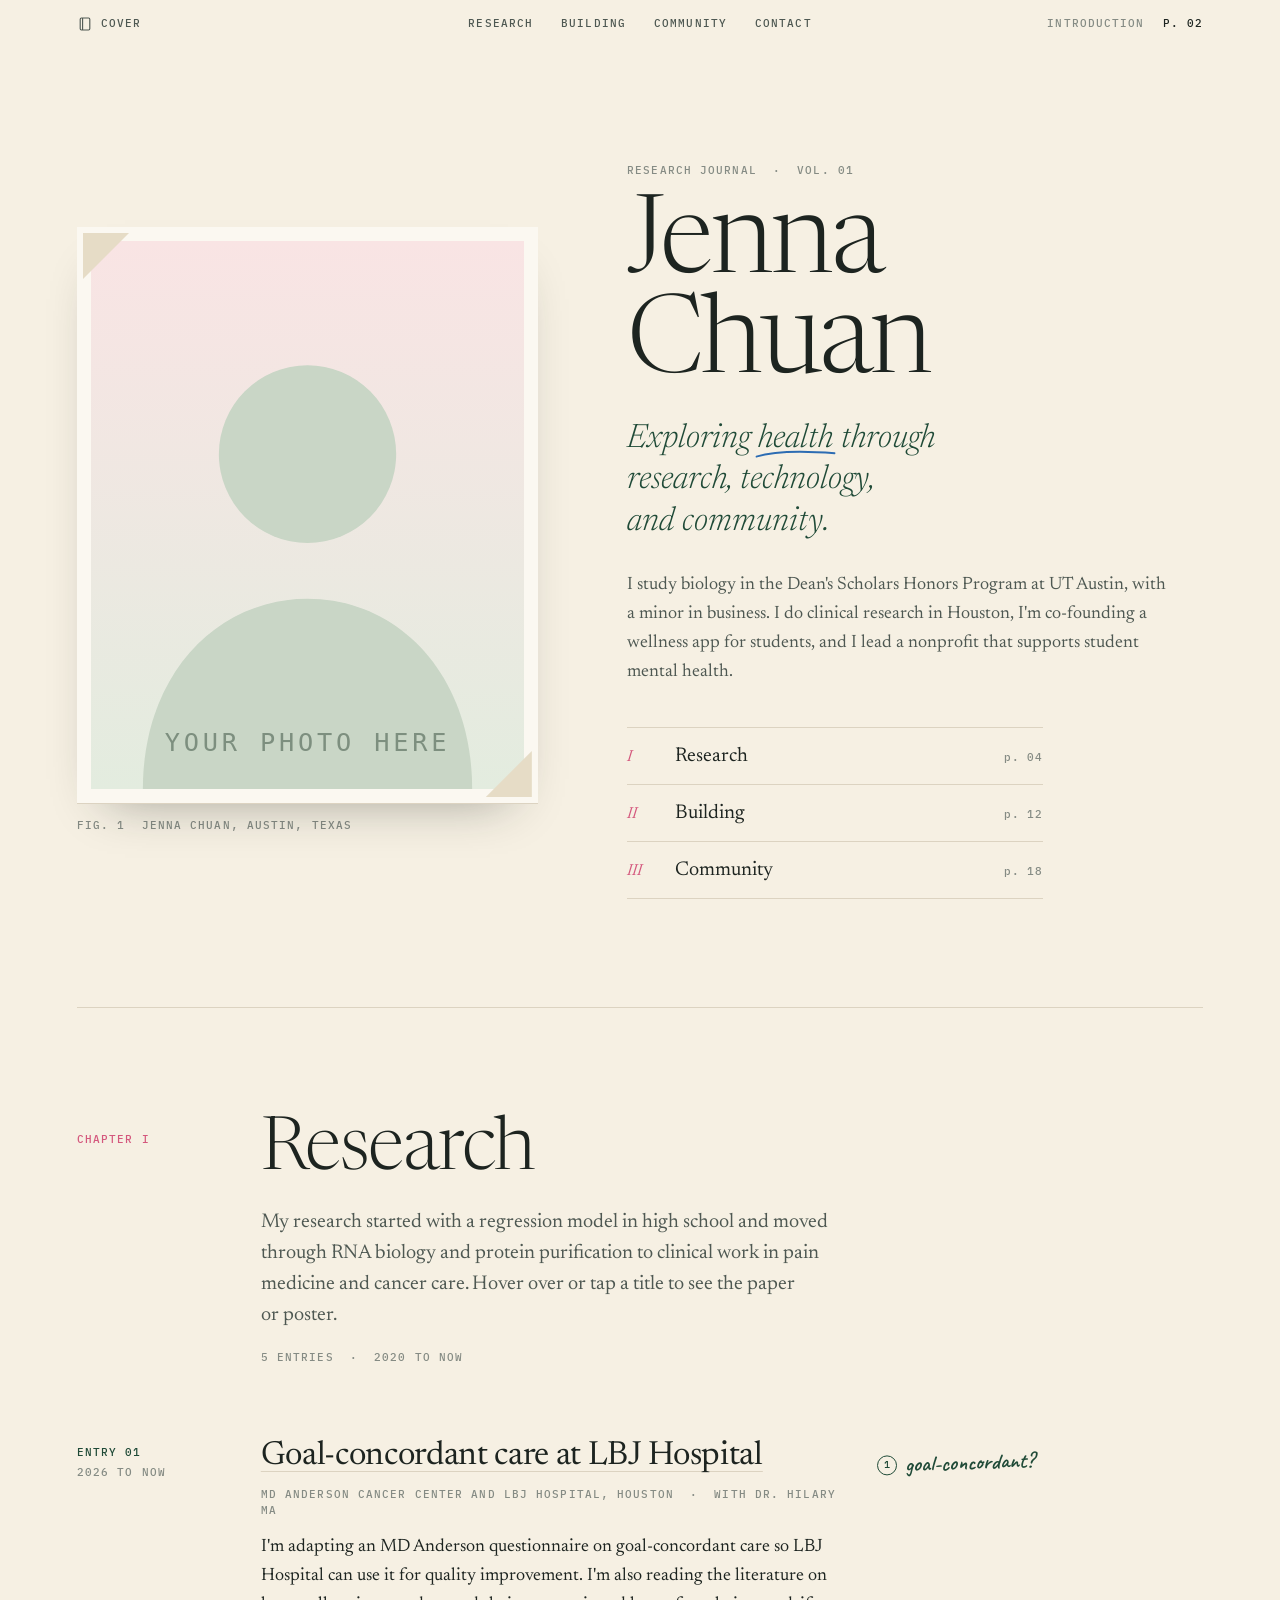
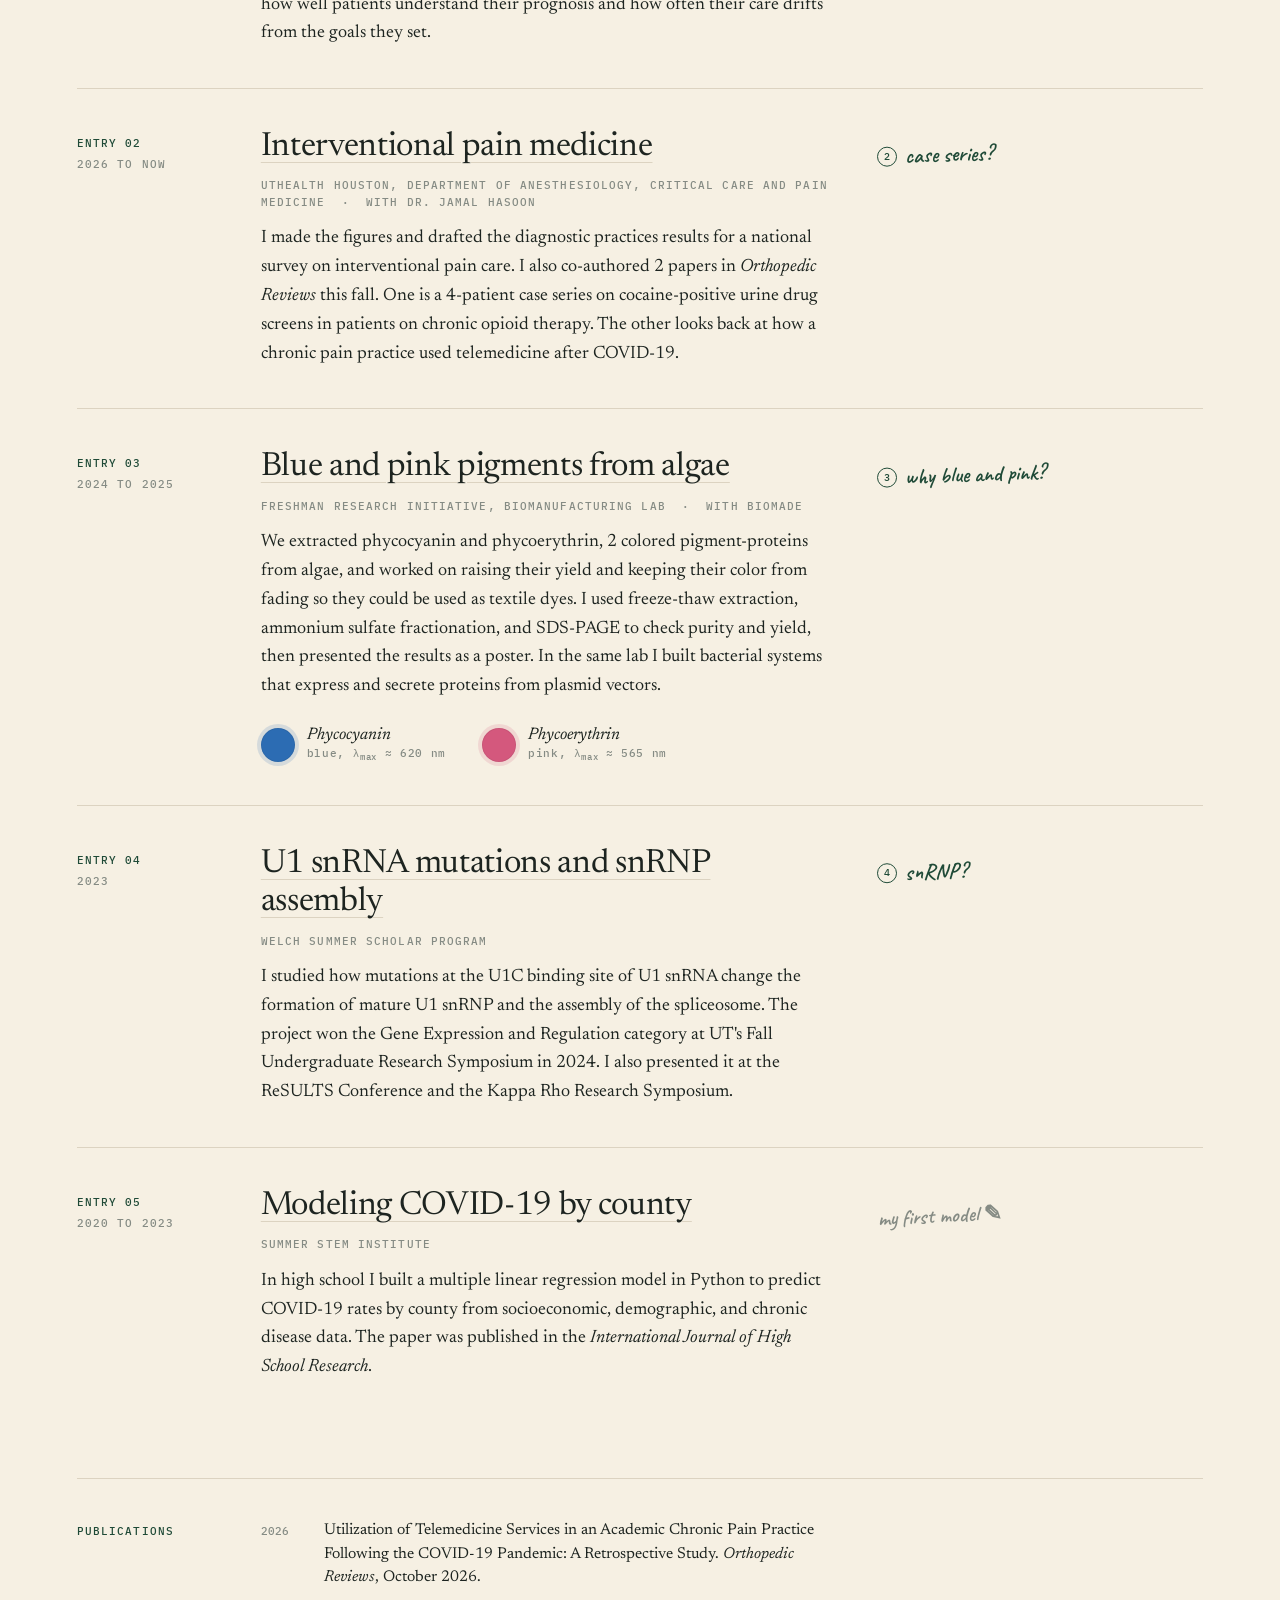
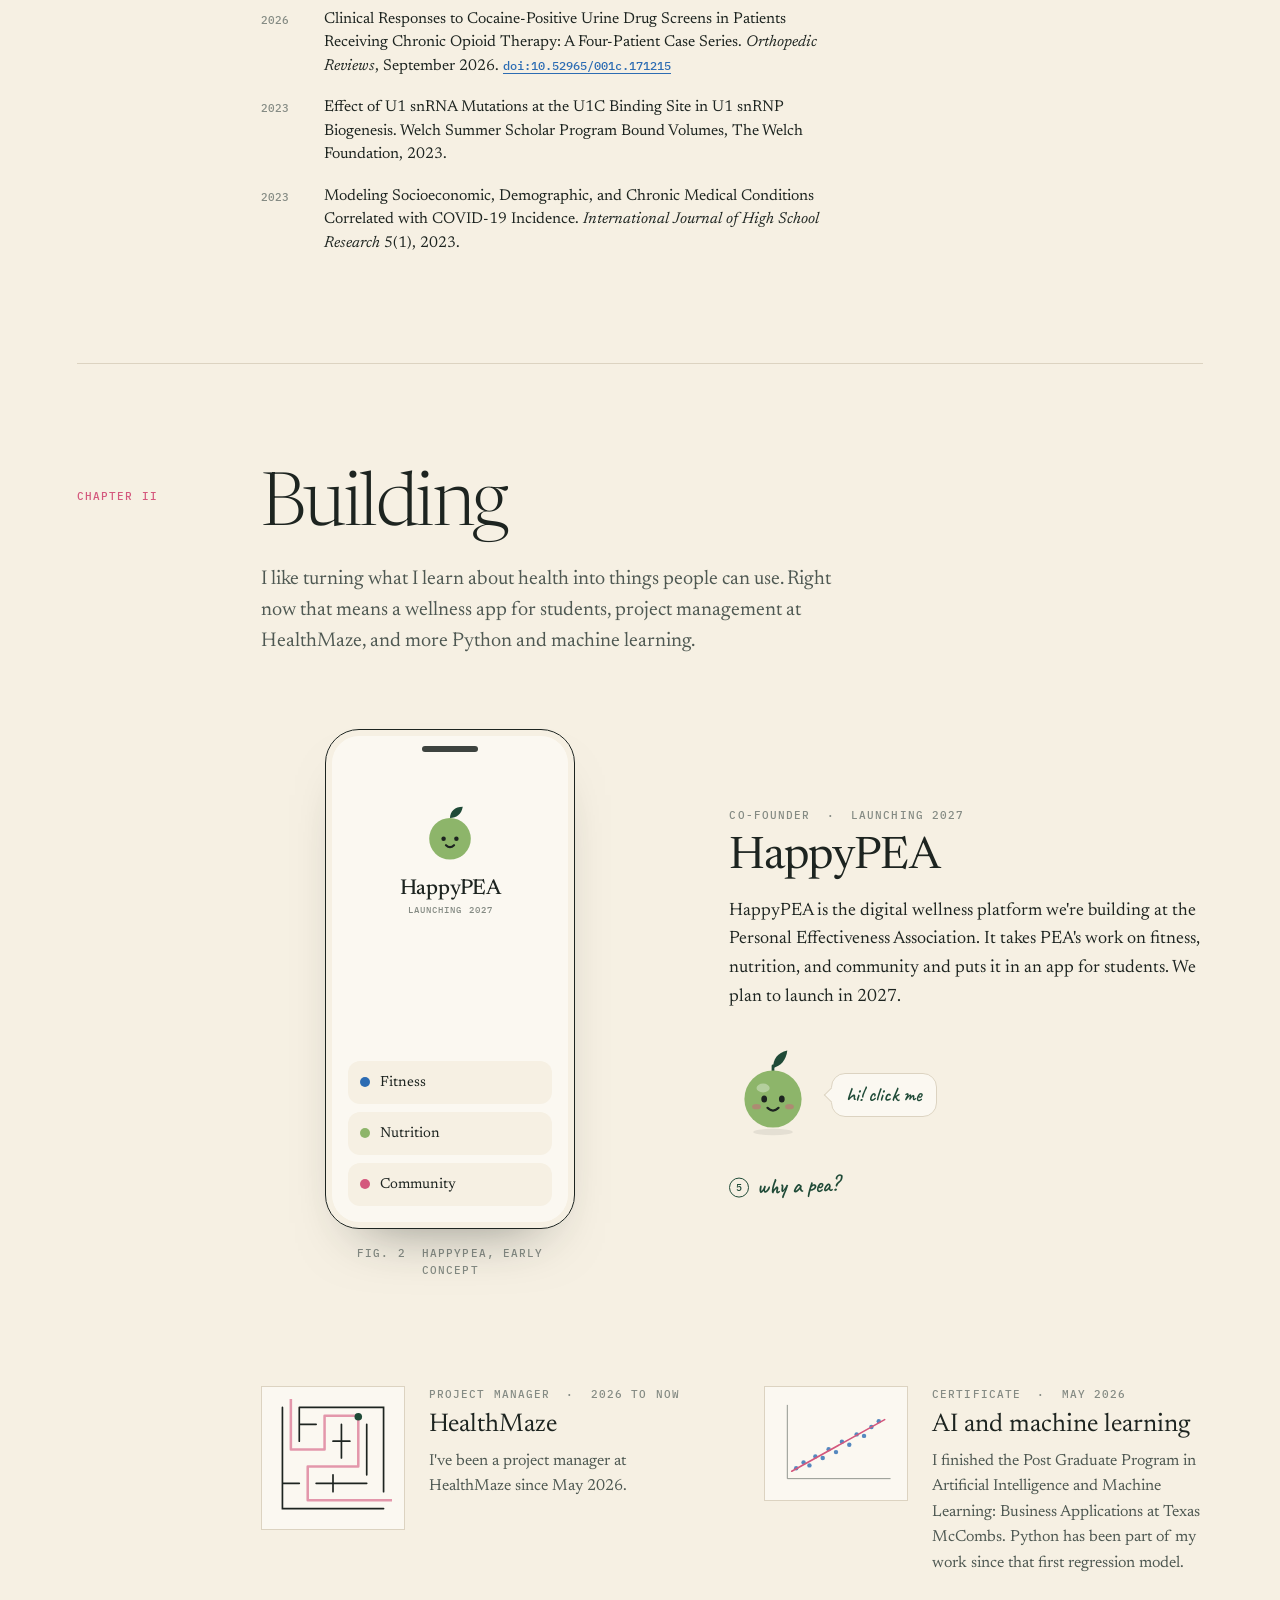
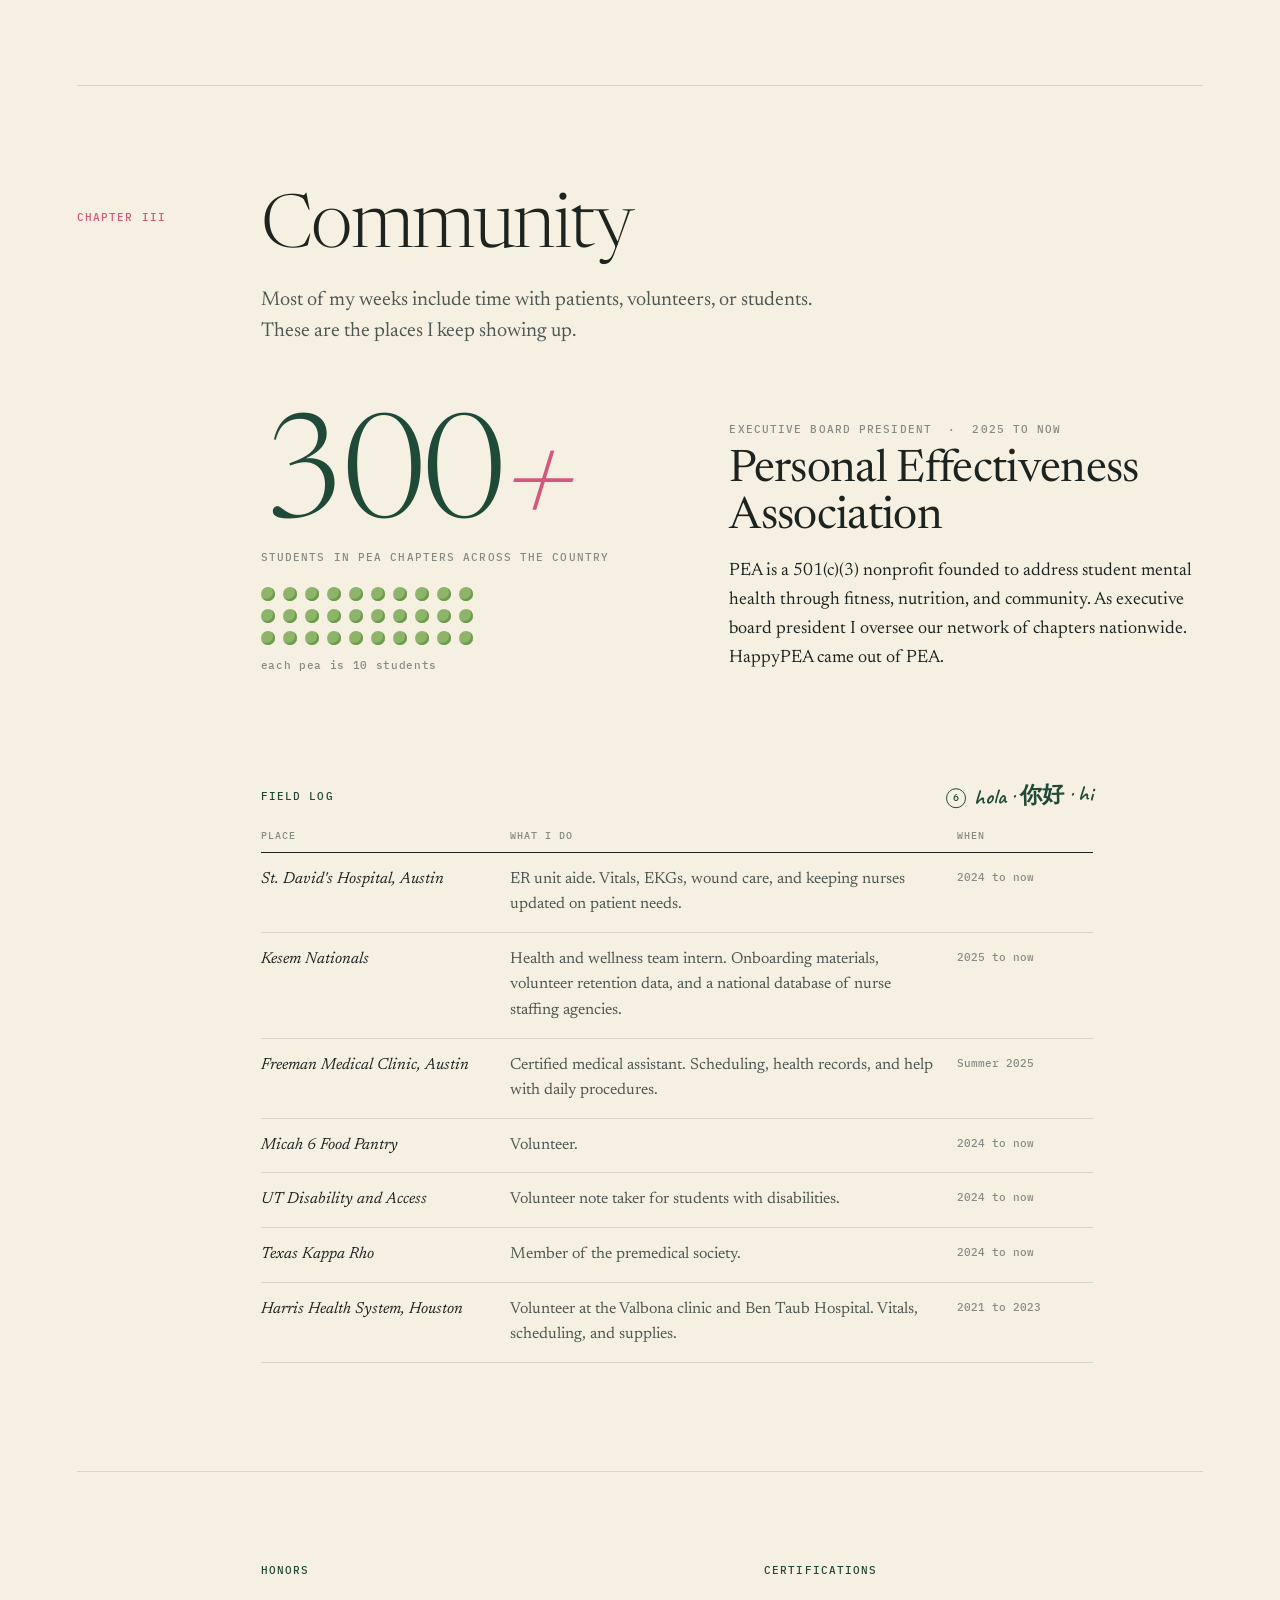
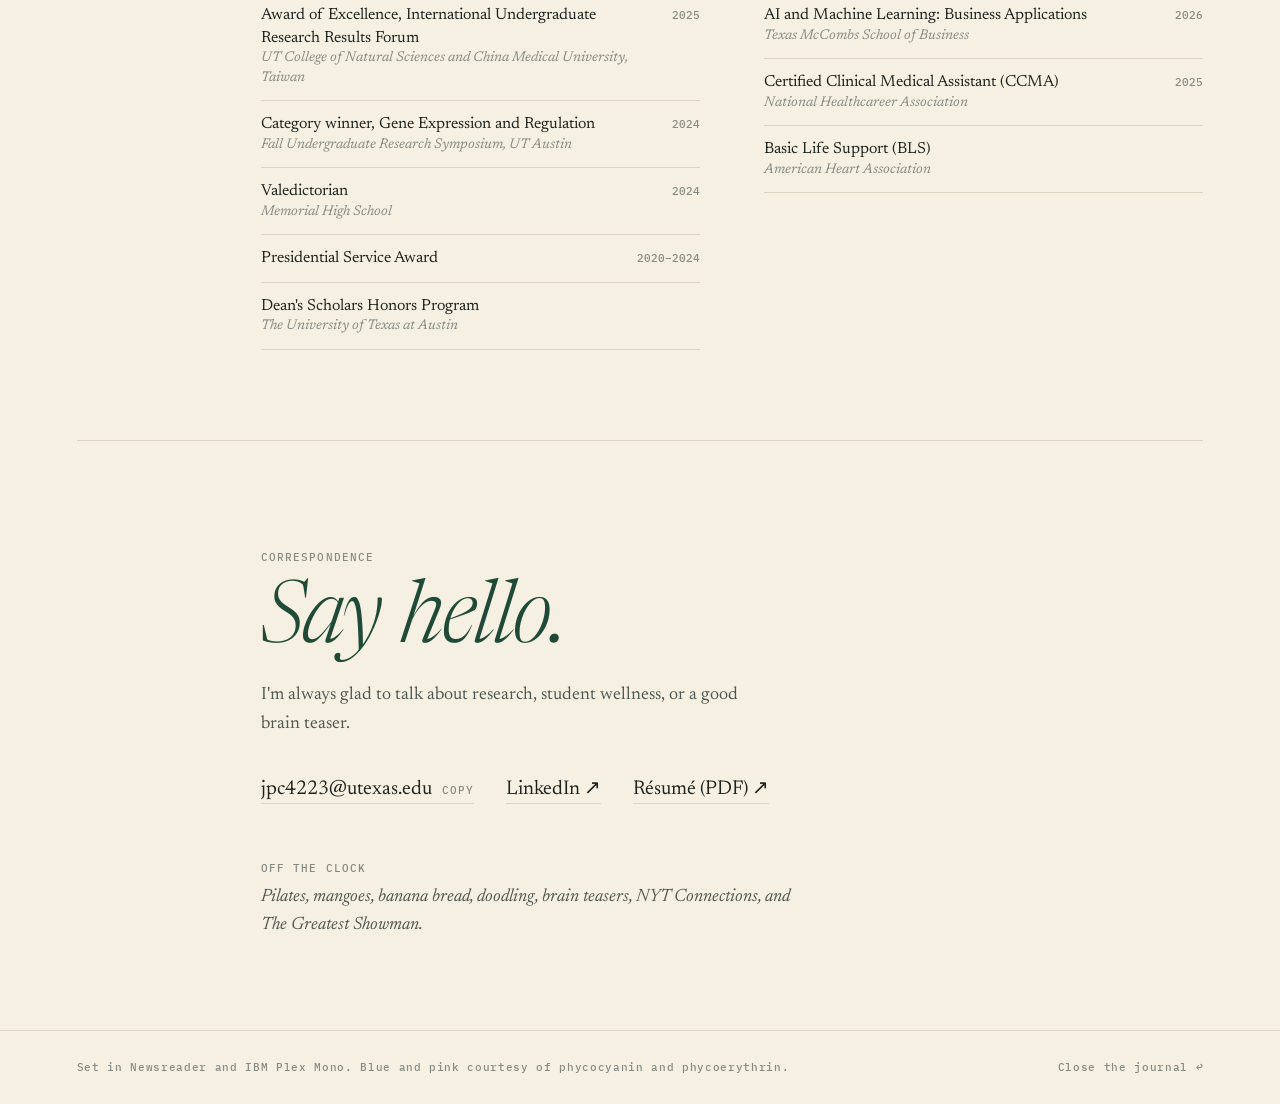
==== journal.html @ a95e6ef3 "Add Jenna's research journal and link it from the book's contents journal.html holds the opening (po" ====
<!doctype html>
<html lang="en">
<head>
  <meta charset="utf-8">
  <meta name="viewport" content="width=device-width, initial-scale=1, viewport-fit=cover">
  <title>Jenna Chuan · Research Journal</title>
  <meta name="description" content="Jenna Chuan studies biology at UT Austin and works on health through research, technology, and community.">
  <meta name="theme-color" content="#f6f0e3">
  <link rel="icon" href="data:image/svg+xml,%3Csvg xmlns='http://www.w3.org/2000/svg' viewBox='0 0 32 32'%3E%3Crect x='6' y='3' width='21' height='26' rx='3' fill='%2391ad94'/%3E%3Crect x='6' y='3' width='5' height='26' rx='2' fill='%23627f66'/%3E%3Crect x='13' y='17' width='11' height='6' rx='1.5' fill='%23fbf6ea'/%3E%3C/svg%3E">

  <link rel="preconnect" href="https://fonts.googleapis.com">
  <link rel="preconnect" href="https://fonts.gstatic.com" crossorigin>
  <link rel="stylesheet" href="https://fonts.googleapis.com/css2?family=Caveat:wght@500;600&family=IBM+Plex+Mono:wght@400;500&family=Newsreader:ital,opsz,wght@0,6..72,300..600;1,6..72,300..500&display=swap">
  <link rel="stylesheet" href="journal.css">
</head>
<body>
  <a class="skip" href="#research">Skip to research</a>

  <!-- Running head, like the top line of a printed book -->
  <header class="runhead">
    <a class="runhead__cover" href="index.html" aria-label="Back to the cover">
      <svg viewBox="0 0 20 20" aria-hidden="true"><rect x="4" y="2.5" width="12" height="15" rx="1.5"/><path d="M7 2.5v15"/></svg>
      <span>Cover</span>
    </a>
    <nav class="runhead__nav" aria-label="Sections">
      <a href="#research">Research</a>
      <a href="#building">Building</a>
      <a href="#community">Community</a>
      <a href="#contact">Contact</a>
    </nav>
    <p class="runhead__page" aria-live="polite"><span class="runhead__section">Introduction</span> <span class="runhead__num">p. 02</span></p>
  </header>

  <main>
    <!-- ============ Opening ============ -->
    <section class="opening" id="intro" data-page="02" data-title="Introduction">
      <figure class="portrait">
        <div class="portrait__frame">
          <img src="assets/portrait-placeholder.svg" alt="Portrait of Jenna Chuan" width="400" height="500">
        </div>
        <figcaption class="caption">Fig. 1 &nbsp;Jenna Chuan, Austin, Texas</figcaption>
      </figure>

      <div class="opening__text">
        <p class="caption opening__eyebrow">Research journal &nbsp;·&nbsp; Vol. 01</p>
        <h1 class="opening__name">Jenna Chuan</h1>
        <p class="opening__tagline">
          Exploring
          <span class="stroke">health<svg viewBox="0 0 200 20" preserveAspectRatio="none" aria-hidden="true"><path d="M3 13c38-7 92-10 194-5"/></svg></span>
          through research, technology, and community.
        </p>
        <p class="opening__lede">I study biology in the Dean's Scholars Honors Program at UT Austin, with a minor in business. I do clinical research in Houston, I'm co-founding a wellness app for students, and I lead a nonprofit that supports student mental health.</p>

        <ol class="contents" aria-label="In this journal">
          <li><a href="#research"><span class="contents__num">I</span><span class="contents__label">Research</span><span class="contents__page">p. 04</span></a></li>
          <li><a href="#building"><span class="contents__num">II</span><span class="contents__label">Building</span><span class="contents__page">p. 12</span></a></li>
          <li><a href="#community"><span class="contents__num">III</span><span class="contents__label">Community</span><span class="contents__page">p. 18</span></a></li>
        </ol>
      </div>
    </section>

    <!-- ============ I. Research ============ -->
    <section class="chapter" id="research" data-page="04" data-title="Research">
      <header class="chapter__head" data-reveal>
        <p class="chapter__num caption">Chapter I</p>
        <h2 class="chapter__title">Research</h2>
        <p class="chapter__intro">My research started with a regression model in high school and moved through RNA biology and protein purification to clinical work in pain medicine and cancer care. Hover over or tap a title to see the paper or poster.</p>
        <p class="caption">5 entries &nbsp;·&nbsp; 2020 to now</p>
      </header>

      <ol class="entries">
        <!-- Entry 01 -->
        <li class="entry" data-reveal>
          <p class="entry__meta caption"><span>Entry 01</span><span>2026 to now</span></p>
          <div class="entry__body">
            <h3 class="entry__title"><button type="button" class="entry__toggle" aria-expanded="false" aria-controls="pv-1">Goal-concordant care at LBJ Hospital</button></h3>
            <p class="entry__where caption">MD Anderson Cancer Center and LBJ Hospital, Houston &nbsp;·&nbsp; with Dr. Hilary Ma</p>
            <p>I'm adapting an MD Anderson questionnaire on goal-concordant care so LBJ Hospital can use it for quality improvement. I'm also reading the literature on how well patients understand their prognosis and how often their care drifts from the goals they set.</p>
          </div>
          <aside class="entry__margin">
            <button type="button" class="note" aria-expanded="false" aria-controls="note-1"><span class="note__mark">1</span>goal-concordant?</button>
            <div class="note__card" id="note-1" hidden>
              <p>Care that matches the goals a patient says matter most to them. The questionnaire asks patients about those goals so the care team can compare them with the plan.</p>
            </div>
          </aside>
          <div class="preview" id="pv-1">
            <div class="preview__inner">
              <figure class="pv pv--form" aria-label="Preview of the questionnaire">
                <p class="pv__mast">LBJ Hospital &nbsp;·&nbsp; Quality improvement</p>
                <p class="pv__title">Goal-concordant care questionnaire</p>
                <p class="pv__sub">Adapted from MD Anderson Cancer Center</p>
                <div class="pv__q"><span class="bar w80"></span><span class="boxes"><i></i><i></i><i></i><i></i></span></div>
                <div class="pv__q"><span class="bar w60"></span><span class="boxes"><i></i><i class="on"></i><i></i><i></i></span></div>
                <div class="pv__q"><span class="bar w70"></span><span class="boxes"><i></i><i></i><i class="on"></i><i></i></span></div>
                <div class="pv__q"><span class="bar w50"></span><span class="boxes"><i class="on"></i><i></i><i></i><i></i></span></div>
                <figcaption class="pv__cap">Questionnaire draft, 2026</figcaption>
              </figure>
            </div>
          </div>
        </li>

        <!-- Entry 02 -->
        <li class="entry" data-reveal>
          <p class="entry__meta caption"><span>Entry 02</span><span>2026 to now</span></p>
          <div class="entry__body">
            <h3 class="entry__title"><button type="button" class="entry__toggle" aria-expanded="false" aria-controls="pv-2">Interventional pain medicine</button></h3>
            <p class="entry__where caption">UTHealth Houston, Department of Anesthesiology, Critical Care and Pain Medicine &nbsp;·&nbsp; with Dr. Jamal Hasoon</p>
            <p>I made the figures and drafted the diagnostic practices results for a national survey on interventional pain care. I also co-authored 2 papers in <cite>Orthopedic Reviews</cite> this fall. One is a 4-patient case series on cocaine-positive urine drug screens in patients on chronic opioid therapy. The other looks back at how a chronic pain practice used telemedicine after COVID-19.</p>
          </div>
          <aside class="entry__margin">
            <button type="button" class="note" aria-expanded="false" aria-controls="note-2"><span class="note__mark">2</span>case series?</button>
            <div class="note__card" id="note-2" hidden>
              <p>A detailed report on a small group of patients, here 4, who share a clinical situation. It records how each case was handled so other clinicians can learn from it.</p>
            </div>
          </aside>
          <div class="preview" id="pv-2">
            <div class="preview__inner">
              <figure class="pv pv--paper" aria-label="Preview of the case series">
                <p class="pv__mast">Orthopedic Reviews</p>
                <p class="pv__tag">Case series &nbsp;·&nbsp; Sep 2026</p>
                <p class="pv__title">Clinical Responses to Cocaine-Positive Urine Drug Screens in Patients Receiving Chronic Opioid Therapy: A Four-Patient Case Series</p>
                <span class="bar w60 thin"></span>
                <div class="pv__cols">
                  <div><span class="bar"></span><span class="bar"></span><span class="bar w80"></span><span class="bar"></span><span class="bar w60"></span></div>
                  <div><span class="bar"></span><span class="bar w90"></span><span class="bar"></span><span class="bar w70"></span><span class="bar"></span></div>
                </div>
                <figcaption class="pv__cap">doi 10.52965/001c.171215</figcaption>
              </figure>
            </div>
          </div>
        </li>

        <!-- Entry 03 -->
        <li class="entry" data-reveal>
          <p class="entry__meta caption"><span>Entry 03</span><span>2024 to 2025</span></p>
          <div class="entry__body">
            <h3 class="entry__title"><button type="button" class="entry__toggle" aria-expanded="false" aria-controls="pv-3">Blue and pink pigments from algae</button></h3>
            <p class="entry__where caption">Freshman Research Initiative, Biomanufacturing Lab &nbsp;·&nbsp; with BioMADE</p>
            <p>We extracted phycocyanin and phycoerythrin, 2 colored pigment-proteins from algae, and worked on raising their yield and keeping their color from fading so they could be used as textile dyes. I used freeze-thaw extraction, ammonium sulfate fractionation, and SDS-PAGE to check purity and yield, then presented the results as a poster. In the same lab I built bacterial systems that express and secrete proteins from plasmid vectors.</p>
            <div class="pigments" aria-label="The two pigments">
              <div class="pigment pigment--pc"><span class="pigment__chip"></span><span class="pigment__name">Phycocyanin</span><span class="caption">blue, λ<sub>max</sub> ≈ 620 nm</span></div>
              <div class="pigment pigment--pe"><span class="pigment__chip"></span><span class="pigment__name">Phycoerythrin</span><span class="caption">pink, λ<sub>max</sub> ≈ 565 nm</span></div>
            </div>
          </div>
          <aside class="entry__margin">
            <button type="button" class="note" aria-expanded="false" aria-controls="note-3"><span class="note__mark">3</span>why blue and pink?</button>
            <div class="note__card" id="note-3" hidden>
              <p>The accent colors on this site come from these 2 proteins. SDS-PAGE, a gel that sorts proteins by size, showed how pure each extract was. Cleaner bands meant a purer pigment.</p>
            </div>
          </aside>
          <div class="preview" id="pv-3">
            <div class="preview__inner">
              <figure class="pv pv--poster" aria-label="Preview of the pigment poster">
                <p class="pv__band">Maximizing the Yield and Colorfastness of Phycocyanin and Phycoerythrin Pigment-Protein Complexes</p>
                <div class="pv__grid">
                  <div><span class="bar"></span><span class="bar w80"></span><span class="bar"></span><span class="bar w60"></span><span class="bar w90"></span></div>
                  <svg class="gel" viewBox="0 0 90 70" aria-hidden="true">
                    <rect x="1" y="1" width="88" height="68" rx="3" class="gel__bed"/>
                    <g class="gel__wells"><rect x="8" y="6" width="12" height="3"/><rect x="28" y="6" width="12" height="3"/><rect x="48" y="6" width="12" height="3"/><rect x="68" y="6" width="12" height="3"/></g>
                    <g class="gel__ladder"><rect x="8" y="18" width="12" height="2"/><rect x="8" y="28" width="12" height="2"/><rect x="8" y="38" width="12" height="2"/><rect x="8" y="50" width="12" height="2"/></g>
                    <rect x="28" y="40" width="12" height="3.5" class="gel__pc"/>
                    <rect x="48" y="33" width="12" height="3.5" class="gel__pe"/>
                    <rect x="68" y="40" width="12" height="3" class="gel__pc"/><rect x="68" y="33" width="12" height="3" class="gel__pe"/>
                  </svg>
                  <div><span class="vials"><i class="pc"></i><i class="pe"></i></span><span class="bar"></span><span class="bar w70"></span><span class="bar w90"></span></div>
                </div>
                <figcaption class="pv__cap">Research poster, FRI Biomanufacturing</figcaption>
              </figure>
            </div>
          </div>
        </li>

        <!-- Entry 04 -->
        <li class="entry" data-reveal>
          <p class="entry__meta caption"><span>Entry 04</span><span>2023</span></p>
          <div class="entry__body">
            <h3 class="entry__title"><button type="button" class="entry__toggle" aria-expanded="false" aria-controls="pv-4">U1 snRNA mutations and snRNP assembly</button></h3>
            <p class="entry__where caption">Welch Summer Scholar Program</p>
            <p>I studied how mutations at the U1C binding site of U1 snRNA change the formation of mature U1 snRNP and the assembly of the spliceosome. The project won the Gene Expression and Regulation category at UT's Fall Undergraduate Research Symposium in 2024. I also presented it at the ReSULTS Conference and the Kappa Rho Research Symposium.</p>
          </div>
          <aside class="entry__margin">
            <button type="button" class="note" aria-expanded="false" aria-controls="note-4"><span class="note__mark">4</span>snRNP?</button>
            <div class="note__card" id="note-4" hidden>
              <p>Small nuclear ribonucleoprotein: a short RNA bound to proteins. U1 snRNP starts splicing by finding the place where a non-coding stretch of messenger RNA begins.</p>
            </div>
          </aside>
          <div class="preview" id="pv-4">
            <div class="preview__inner">
              <figure class="pv pv--poster" aria-label="Preview of the U1 snRNA poster">
                <p class="pv__band">Effect of U1 snRNA Mutations at the U1C Binding Site in U1 snRNP Biogenesis</p>
                <div class="pv__grid">
                  <div><span class="bar"></span><span class="bar w70"></span><span class="bar"></span><span class="bar w80"></span><span class="bar w60"></span></div>
                  <svg class="hairpin" viewBox="0 0 90 70" aria-hidden="true">
                    <path d="M30 66V30a15 15 0 0 1 30 0v36"/>
                    <path d="M30 58h30M30 50h30M30 42h30M30 34h30" class="hairpin__pairs"/>
                    <circle cx="60" cy="46" r="4" class="hairpin__mut"/>
                  </svg>
                  <div><span class="pv__ribbon">Category winner</span><span class="bar"></span><span class="bar w80"></span><span class="bar w90"></span></div>
                </div>
                <figcaption class="pv__cap">Poster, Fall Undergraduate Research Symposium 2024</figcaption>
              </figure>
            </div>
          </div>
        </li>

        <!-- Entry 05 -->
        <li class="entry" data-reveal>
          <p class="entry__meta caption"><span>Entry 05</span><span>2020 to 2023</span></p>
          <div class="entry__body">
            <h3 class="entry__title"><button type="button" class="entry__toggle" aria-expanded="false" aria-controls="pv-5">Modeling COVID-19 by county</button></h3>
            <p class="entry__where caption">Summer STEM Institute</p>
            <p>In high school I built a multiple linear regression model in Python to predict COVID-19 rates by county from socioeconomic, demographic, and chronic disease data. The paper was published in the <cite>International Journal of High School Research</cite>.</p>
          </div>
          <aside class="entry__margin" aria-hidden="true">
            <p class="scribble">my first model ✎</p>
          </aside>
          <div class="preview" id="pv-5">
            <div class="preview__inner">
              <figure class="pv pv--paper" aria-label="Preview of the COVID-19 paper">
                <p class="pv__mast">Intl. Journal of High School Research</p>
                <p class="pv__tag">Vol. 5 &nbsp;·&nbsp; Issue 1 &nbsp;·&nbsp; 2023</p>
                <p class="pv__title">Modeling Socioeconomic, Demographic, and Chronic Medical Conditions Correlated with COVID-19 Incidence</p>
                <svg class="pv__plot" viewBox="0 0 120 54" aria-hidden="true">
                  <path d="M6 4v44h110" class="axis"/>
                  <g class="dots"><circle cx="16" cy="42" r="1.6"/><circle cx="24" cy="38" r="1.6"/><circle cx="30" cy="40" r="1.6"/><circle cx="38" cy="33" r="1.6"/><circle cx="46" cy="35" r="1.6"/><circle cx="54" cy="28" r="1.6"/><circle cx="62" cy="30" r="1.6"/><circle cx="70" cy="22" r="1.6"/><circle cx="80" cy="24" r="1.6"/><circle cx="88" cy="17" r="1.6"/><circle cx="98" cy="15" r="1.6"/><circle cx="106" cy="10" r="1.6"/></g>
                  <path d="M12 43L110 10" class="fit"/>
                </svg>
                <div class="pv__cols"><div><span class="bar"></span><span class="bar w80"></span></div><div><span class="bar w90"></span><span class="bar"></span></div></div>
                <figcaption class="pv__cap">Published paper, IJHSR</figcaption>
              </figure>
            </div>
          </div>
        </li>
      </ol>

      <!-- Bibliography -->
      <div class="biblio" data-reveal>
        <h3 class="biblio__title caption">Publications</h3>
        <ol class="biblio__list">
          <li><span class="biblio__year">2026</span><p>Utilization of Telemedicine Services in an Academic Chronic Pain Practice Following the COVID-19 Pandemic: A Retrospective Study. <cite>Orthopedic Reviews</cite>, October 2026.</p></li>
          <li><span class="biblio__year">2026</span><p>Clinical Responses to Cocaine-Positive Urine Drug Screens in Patients Receiving Chronic Opioid Therapy: A Four-Patient Case Series. <cite>Orthopedic Reviews</cite>, September 2026. <a href="https://doi.org/10.52965/001c.171215" target="_blank" rel="noopener">doi:10.52965/001c.171215</a></p></li>
          <li><span class="biblio__year">2023</span><p>Effect of U1 snRNA Mutations at the U1C Binding Site in U1 snRNP Biogenesis. Welch Summer Scholar Program Bound Volumes, The Welch Foundation, 2023.</p></li>
          <li><span class="biblio__year">2023</span><p>Modeling Socioeconomic, Demographic, and Chronic Medical Conditions Correlated with COVID-19 Incidence. <cite>International Journal of High School Research</cite> 5(1), 2023.</p></li>
        </ol>
      </div>
    </section>

    <!-- ============ II. Building ============ -->
    <section class="chapter" id="building" data-page="12" data-title="Building">
      <header class="chapter__head" data-reveal>
        <p class="chapter__num caption">Chapter II</p>
        <h2 class="chapter__title">Building</h2>
        <p class="chapter__intro">I like turning what I learn about health into things people can use. Right now that means a wellness app for students, project management at HealthMaze, and more Python and machine learning.</p>
      </header>

      <article class="feature">
        <figure class="phone" data-reveal="place">
          <div class="phone__screen">
            <svg class="phone__logo" viewBox="0 0 40 40" aria-hidden="true"><circle cx="20" cy="23" r="13" class="skin"/><path d="M20 10c0-4 3-7 8-7-1 5-4 7-8 7z" class="leaf"/><circle cx="16" cy="23" r="1.4" class="face"/><circle cx="24" cy="23" r="1.4" class="face"/><path d="M17.5 27q2.5 2.4 5 0" class="smile"/></svg>
            <p class="phone__brand">HappyPEA</p>
            <p class="phone__soon">Launching 2027</p>
            <ul class="phone__pillars">
              <li><span class="dot dot--pc"></span>Fitness</li>
              <li><span class="dot dot--pea"></span>Nutrition</li>
              <li><span class="dot dot--pe"></span>Community</li>
            </ul>
          </div>
          <figcaption class="caption">Fig. 2 &nbsp;HappyPEA, early concept</figcaption>
        </figure>

        <div class="feature__text" data-reveal>
          <p class="caption">Co-founder &nbsp;·&nbsp; launching 2027</p>
          <h3 class="feature__title">HappyPEA</h3>
          <p>HappyPEA is the digital wellness platform we're building at the Personal Effectiveness Association. It takes PEA's work on fitness, nutrition, and community and puts it in an app for students. We plan to launch in 2027.</p>

          <div class="pea-spot">
            <button type="button" class="pea" aria-label="Say hi to the pea">
              <svg viewBox="0 0 80 84" aria-hidden="true">
                <path class="pea__sprout" d="M40 22c0-8 4-14 13-16-1 9-6 14-13 16z"/>
                <path class="pea__stem" d="M40 26v-6"/>
                <ellipse class="pea__shadow" cx="40" cy="80" rx="18" ry="3"/>
                <g class="pea__body">
                  <circle cx="40" cy="50" r="26" class="pea__skin"/>
                  <ellipse cx="31" cy="40" rx="6" ry="4" class="pea__shine"/>
                  <g class="pea__eyes"><ellipse cx="32" cy="50" rx="2.6" ry="3.2"/><ellipse cx="48" cy="50" rx="2.6" ry="3.2"/></g>
                  <ellipse cx="25" cy="57" rx="4" ry="2.4" class="pea__cheek"/>
                  <ellipse cx="55" cy="57" rx="4" ry="2.4" class="pea__cheek"/>
                  <path d="M35 58q5 5 10 0" class="pea__smile"/>
                </g>
              </svg>
            </button>
            <p class="pea__bubble" aria-live="polite">hi! click me</p>
          </div>

          <div class="inline-note">
            <button type="button" class="note" aria-expanded="false" aria-controls="note-5"><span class="note__mark">5</span>why a pea?</button>
            <div class="note__card" id="note-5" hidden>
              <p>The name comes from PEA, the Personal Effectiveness Association. The pea came with it.</p>
            </div>
          </div>
        </div>
      </article>

      <div class="projects">
        <article class="project" data-reveal>
          <figure class="project__art maze" data-reveal="place">
            <svg viewBox="0 0 140 140" aria-hidden="true">
              <path class="maze__walls" d="M30 10H130V110M130 130H10V10M30 10V50M30 30H50M80 30V70M70 50H90M110 30V90M10 100H30M50 100H110M70 90V110"/>
              <path class="maze__trail" d="M20 0V60H60V20H100V80H40V120H140" pathLength="1"/>
              <circle class="maze__dot" r="4.5" cx="0" cy="0">
                <animateMotion dur="3.2s" begin="indefinite" fill="freeze" path="M20 0V60H60V20H100V80H40V120H140"/>
              </circle>
            </svg>
          </figure>
          <div>
            <p class="caption">Project manager &nbsp;·&nbsp; 2026 to now</p>
            <h3 class="project__title">HealthMaze</h3>
            <p>I've been a project manager at HealthMaze since May 2026.</p>
          </div>
        </article>

        <article class="project" data-reveal>
          <figure class="project__art scatter" data-reveal="place">
            <svg viewBox="0 0 160 120" aria-hidden="true">
              <path class="scatter__axis" d="M14 8v100h140"/>
              <g class="scatter__dots">
                <circle cx="26" cy="94" r="3"/><circle cx="36" cy="86" r="3"/><circle cx="44" cy="90" r="3"/><circle cx="52" cy="78" r="3"/><circle cx="62" cy="80" r="3"/><circle cx="70" cy="68" r="3"/><circle cx="80" cy="72" r="3"/><circle cx="88" cy="58" r="3"/><circle cx="98" cy="62" r="3"/><circle cx="108" cy="48" r="3"/><circle cx="118" cy="50" r="3"/><circle cx="128" cy="38" r="3"/><circle cx="138" cy="30" r="3"/>
              </g>
              <path class="scatter__fit" d="M20 98L146 28" pathLength="1"/>
            </svg>
          </figure>
          <div>
            <p class="caption">Certificate &nbsp;·&nbsp; May 2026</p>
            <h3 class="project__title">AI and machine learning</h3>
            <p>I finished the Post Graduate Program in Artificial Intelligence and Machine Learning: Business Applications at Texas McCombs. Python has been part of my work since that first regression model.</p>
          </div>
        </article>
      </div>
    </section>

    <!-- ============ III. Community ============ -->
    <section class="chapter" id="community" data-page="18" data-title="Community">
      <header class="chapter__head" data-reveal>
        <p class="chapter__num caption">Chapter III</p>
        <h2 class="chapter__title">Community</h2>
        <p class="chapter__intro">Most of my weeks include time with patients, volunteers, or students. These are the places I keep showing up.</p>
      </header>

      <article class="pea-org" data-reveal>
        <div class="pea-org__count">
          <p class="pea-org__num">300<span>+</span></p>
          <p class="caption">students in PEA chapters across the country</p>
          <div class="peas" aria-hidden="true">
            <i></i><i></i><i></i><i></i><i></i><i></i><i></i><i></i><i></i><i></i>
            <i></i><i></i><i></i><i></i><i></i><i></i><i></i><i></i><i></i><i></i>
            <i></i><i></i><i></i><i></i><i></i><i></i><i></i><i></i><i></i><i></i>
          </div>
          <p class="caption peas__key">each pea is 10 students</p>
        </div>
        <div class="pea-org__text">
          <p class="caption">Executive board president &nbsp;·&nbsp; 2025 to now</p>
          <h3 class="feature__title">Personal Effectiveness Association</h3>
          <p>PEA is a 501(c)(3) nonprofit founded to address student mental health through fitness, nutrition, and community. As executive board president I oversee our network of chapters nationwide. HappyPEA came out of PEA.</p>
        </div>
      </article>

      <div class="log" data-reveal>
        <div class="log__head">
          <h3 class="caption">Field log</h3>
          <div class="inline-note">
            <button type="button" class="note" aria-expanded="false" aria-controls="note-6"><span class="note__mark">6</span>hola · 你好 · hi</button>
            <div class="note__card" id="note-6" hidden>
              <p>I've talked with patients and staff in English, Spanish, and Mandarin, including as a volunteer at Harris Health's Valbona clinic and Ben Taub Hospital in Houston.</p>
            </div>
          </div>
        </div>
        <table class="log__table">
          <thead><tr><th scope="col">Place</th><th scope="col">What I do</th><th scope="col">When</th></tr></thead>
          <tbody>
            <tr><td>St. David's Hospital, Austin</td><td>ER unit aide. Vitals, EKGs, wound care, and keeping nurses updated on patient needs.</td><td>2024 to now</td></tr>
            <tr><td>Kesem Nationals</td><td>Health and wellness team intern. Onboarding materials, volunteer retention data, and a national database of nurse staffing agencies.</td><td>2025 to now</td></tr>
            <tr><td>Freeman Medical Clinic, Austin</td><td>Certified medical assistant. Scheduling, health records, and help with daily procedures.</td><td>Summer 2025</td></tr>
            <tr><td>Micah 6 Food Pantry</td><td>Volunteer.</td><td>2024 to now</td></tr>
            <tr><td>UT Disability and Access</td><td>Volunteer note taker for students with disabilities.</td><td>2024 to now</td></tr>
            <tr><td>Texas Kappa Rho</td><td>Member of the premedical society.</td><td>2024 to now</td></tr>
            <tr><td>Harris Health System, Houston</td><td>Volunteer at the Valbona clinic and Ben Taub Hospital. Vitals, scheduling, and supplies.</td><td>2021 to 2023</td></tr>
          </tbody>
        </table>
      </div>
    </section>

    <!-- ============ Appendix ============ -->
    <section class="appendix" id="appendix" data-page="24" data-title="Appendix" data-reveal>
      <div>
        <h2 class="caption">Honors</h2>
        <ul class="ledger">
          <li><span>Award of Excellence, International Undergraduate Research Results Forum</span><span class="ledger__note">UT College of Natural Sciences and China Medical University, Taiwan</span><span class="ledger__year">2025</span></li>
          <li><span>Category winner, Gene Expression and Regulation</span><span class="ledger__note">Fall Undergraduate Research Symposium, UT Austin</span><span class="ledger__year">2024</span></li>
          <li><span>Valedictorian</span><span class="ledger__note">Memorial High School</span><span class="ledger__year">2024</span></li>
          <li><span>Presidential Service Award</span><span class="ledger__note"></span><span class="ledger__year">2020–2024</span></li>
          <li><span>Dean's Scholars Honors Program</span><span class="ledger__note">The University of Texas at Austin</span><span class="ledger__year"></span></li>
        </ul>
      </div>
      <div>
        <h2 class="caption">Certifications</h2>
        <ul class="ledger">
          <li><span>AI and Machine Learning: Business Applications</span><span class="ledger__note">Texas McCombs School of Business</span><span class="ledger__year">2026</span></li>
          <li><span>Certified Clinical Medical Assistant (CCMA)</span><span class="ledger__note">National Healthcareer Association</span><span class="ledger__year">2025</span></li>
          <li><span>Basic Life Support (BLS)</span><span class="ledger__note">American Heart Association</span><span class="ledger__year"></span></li>
        </ul>
      </div>
    </section>

    <!-- ============ Correspondence ============ -->
    <section class="contact" id="contact" data-page="28" data-title="Correspondence" data-reveal>
      <p class="caption">Correspondence</p>
      <h2 class="contact__title">Say hello.</h2>
      <p class="contact__lede">I'm always glad to talk about research, student wellness, or a good brain teaser.</p>
      <div class="contact__links">
        <button type="button" class="contact__email" data-email="jpc4223@utexas.edu">
          <span class="contact__value">jpc4223@utexas.edu</span>
          <span class="caption contact__hint">copy</span>
        </button>
        <a href="https://www.linkedin.com/in/jenna-chuan/" target="_blank" rel="noopener">LinkedIn <span aria-hidden="true">↗</span></a>
        <a href="assets/Jenna-Chuan-Resume.pdf" target="_blank" rel="noopener">Résumé (PDF) <span aria-hidden="true">↗</span></a>
      </div>
      <p class="contact__off"><span class="caption">Off the clock</span> Pilates, mangoes, banana bread, doodling, brain teasers, NYT Connections, and <cite>The Greatest Showman</cite>.</p>
    </section>
  </main>

  <footer class="colophon">
    <p class="caption">Set in Newsreader and IBM Plex Mono. Blue and pink courtesy of phycocyanin and phycoerythrin.</p>
    <a class="caption" href="index.html">Close the journal <span aria-hidden="true">↩</span></a>
  </footer>

  <script src="js/pages.js"></script>
</body>
</html>
---- journal.css ----
/* ------------------------------------------------------------------
   Jenna Chuan, research journal
   Layout: a printed journal page. Wide margins, a text column of about
   60 characters, and a right-hand margin for notes and previews.
   Accent colors are the two algal pigments from her FRI research.
   ------------------------------------------------------------------ */

@view-transition { navigation: auto; }

:root {
  --ivory: #f6f0e3;
  --paper: #fbf8f1;
  --ink: #1d2420;
  --ink-2: #4e5852;
  --ink-3: #858b84;
  --rule: #dcd3c1;
  --green: #1f4a37;
  --green-wash: #e4ebe0;
  --pc: #2c6cb3;          /* phycocyanin blue */
  --pe: #d4587d;          /* phycoerythrin pink */
  --pea: #8db56a;
  --pea-dark: #6f9a4f;

  --serif: "Newsreader", "Iowan Old Style", Georgia, serif;
  --mono: "IBM Plex Mono", ui-monospace, "SFMono-Regular", Menlo, monospace;
  --hand: "Caveat", "Bradley Hand", cursive;

  --gutter: max(24px, 6vw);
  --measure: 36rem;
  --ease: cubic-bezier(0.2, 0.7, 0.2, 1);
}

* { box-sizing: border-box; }

html {
  scroll-behavior: smooth;
  scroll-padding-top: 72px;
  -webkit-text-size-adjust: 100%;
}

body {
  margin: 0;
  background: var(--ivory);
  color: var(--ink);
  font: 400 1.125rem/1.6 var(--serif);
  font-optical-sizing: auto;
  -webkit-font-smoothing: antialiased;
  text-rendering: optimizeLegibility;
}

img { max-width: 100%; display: block; }

a { color: inherit; }

p { margin: 0; }

cite { font-style: italic; }

::selection { background: color-mix(in srgb, var(--pc) 22%, transparent); }

:focus-visible {
  outline: 2px solid var(--green);
  outline-offset: 3px;
  border-radius: 2px;
}

.caption {
  font: 500 0.6875rem/1.5 var(--mono);
  letter-spacing: 0.1em;
  text-transform: uppercase;
  color: var(--ink-3);
}

.skip {
  position: absolute;
  left: 16px;
  top: -40px;
  padding: 8px 12px;
  background: var(--paper);
  font: 500 0.75rem var(--mono);
  z-index: 20;
}

.skip:focus { top: 12px; }

/* ---------- Running head ---------- */

.runhead {
  position: fixed;
  inset: 0 0 auto;
  z-index: 10;
  display: grid;
  grid-template-columns: 1fr auto 1fr;
  align-items: center;
  gap: 16px;
  padding: calc(14px + env(safe-area-inset-top, 0px)) max(var(--gutter), env(safe-area-inset-right, 0px)) 14px max(var(--gutter), env(safe-area-inset-left, 0px));
  background: color-mix(in srgb, var(--ivory) 86%, transparent);
  backdrop-filter: blur(8px);
  -webkit-backdrop-filter: blur(8px);
  border-bottom: 1px solid transparent;
  transition: border-color 0.3s;
  font: 500 0.6875rem/1 var(--mono);
  letter-spacing: 0.1em;
  text-transform: uppercase;
  color: var(--ink-2);
}

.runhead.is-scrolled { border-bottom-color: var(--rule); }

.runhead a { text-decoration: none; }

.runhead__cover {
  display: inline-flex;
  align-items: center;
  gap: 8px;
  justify-self: start;
}

.runhead__cover svg {
  width: 16px;
  fill: none;
  stroke: currentColor;
  stroke-width: 1.4;
}

.runhead__cover:hover { color: var(--green); }

.runhead__nav { display: flex; gap: 28px; }

.runhead__nav a {
  position: relative;
  padding-block: 4px;
}

.runhead__nav a::after {
  content: "";
  position: absolute;
  left: 0;
  right: 0;
  bottom: 0;
  height: 1px;
  background: var(--green);
  transform: scaleX(0);
  transform-origin: left;
  transition: transform 0.35s var(--ease);
}

.runhead__nav a:hover::after,
.runhead__nav a[aria-current="true"]::after { transform: scaleX(1); }

.runhead__nav a[aria-current="true"] { color: var(--green); }

.runhead__page {
  justify-self: end;
  color: var(--ink-3);
}

.runhead__num { color: var(--ink); margin-left: 10px; }

/* ---------- Layout ---------- */

main {
  padding-inline: max(var(--gutter), env(safe-area-inset-left, 0px)) max(var(--gutter), env(safe-area-inset-right, 0px));
}

section { position: relative; }

/* ---------- Opening ---------- */

.opening {
  max-width: 72rem;
  margin: 0 auto;
  padding-block: clamp(120px, 18vh, 180px) clamp(80px, 12vh, 140px);
  display: grid;
  grid-template-columns: minmax(0, 0.8fr) minmax(0, 1fr);
  align-items: center;
  gap: clamp(32px, 7vw, 110px);
}

.portrait { margin: 0; }

.portrait__frame {
  position: relative;
  aspect-ratio: 4 / 5;
  max-width: 100%;
  background: var(--paper);
  padding: 14px;
  box-shadow: 0 1px 0 var(--rule), 0 24px 50px -30px rgba(29, 36, 32, 0.45);
  animation: develop 1.4s 0.1s var(--ease) both;
}

.portrait__frame img {
  width: 100%;
  height: 100%;
  object-fit: cover;
}

/* Photo corners on two corners, as if mounted in the journal */
.portrait__frame::before,
.portrait__frame::after {
  content: "";
  position: absolute;
  width: 46px;
  height: 46px;
  background: #e6dcc6;
  filter: drop-shadow(0 1px 1px rgba(29, 36, 32, 0.18));
}

.portrait__frame::before { top: 6px; left: 6px; clip-path: polygon(0 0, 100% 0, 0 100%); }
.portrait__frame::after { bottom: 6px; right: 6px; clip-path: polygon(100% 0, 100% 100%, 0 100%); }

.portrait figcaption { margin-top: 14px; }

@keyframes develop {
  from { opacity: 0; transform: translateY(14px) rotate(-1.2deg); filter: sepia(0.6) blur(3px); }
}

.opening__text > * { animation: rise 1s var(--ease) both; }
.opening__text > :nth-child(1) { animation-delay: 0.25s; }
.opening__text > :nth-child(2) { animation-delay: 0.35s; }
.opening__text > :nth-child(3) { animation-delay: 0.5s; }
.opening__text > :nth-child(4) { animation-delay: 0.65s; }
.opening__text > :nth-child(5) { animation-delay: 0.8s; }

@keyframes rise {
  from { opacity: 0; transform: translateY(16px); }
}

.opening__name {
  margin: 18px 0 22px;
  font-weight: 300;
  font-size: clamp(3.4rem, 8.5vw, 7.2rem);
  line-height: 0.92;
  letter-spacing: -0.025em;
  text-wrap: balance;
}

.opening__tagline {
  max-width: 22ch;
  font-style: italic;
  font-weight: 300;
  font-size: clamp(1.5rem, 2.6vw, 2.1rem);
  line-height: 1.25;
  color: var(--green);
  text-wrap: balance;
}

.stroke {
  position: relative;
  white-space: nowrap;
}

.stroke svg {
  position: absolute;
  left: -4%;
  bottom: -0.18em;
  width: 108%;
  height: 0.4em;
  overflow: visible;
  fill: none;
  stroke: var(--pc);
  stroke-width: 3;
  stroke-linecap: round;
  stroke-dasharray: 220;
  stroke-dashoffset: 220;
  animation: draw 1.1s 1.2s var(--ease) forwards;
}

@keyframes draw { to { stroke-dashoffset: 0; } }

.opening__lede {
  max-width: 34rem;
  margin-top: 28px;
  color: var(--ink-2);
}

.contents {
  list-style: none;
  margin: 40px 0 0;
  padding: 0;
  max-width: 26rem;
  border-top: 1px solid var(--rule);
}

.contents a {
  display: grid;
  grid-template-columns: 3rem 1fr auto;
  align-items: baseline;
  padding: 12px 0;
  border-bottom: 1px solid var(--rule);
  text-decoration: none;
  transition: padding 0.35s var(--ease), color 0.2s;
}

.contents a:hover { padding-left: 10px; color: var(--green); }

.contents__num { font: italic 400 1rem var(--serif); color: var(--pe); }
.contents__label { font-size: 1.25rem; }
.contents__page { font: 500 0.6875rem var(--mono); letter-spacing: 0.08em; color: var(--ink-3); }

/* ---------- Chapters ---------- */

.chapter {
  max-width: 72rem;
  margin: 0 auto;
  padding-block: clamp(80px, 12vh, 140px);
  border-top: 1px solid var(--rule);
}

.chapter__head {
  display: grid;
  grid-template-columns: 9rem minmax(0, var(--measure));
  column-gap: 2.5rem;
  margin-bottom: clamp(48px, 8vh, 88px);
}

.chapter__num { grid-column: 1; grid-row: 1 / span 2; padding-top: 1.4em; color: var(--pe); }

.chapter__title {
  grid-column: 2;
  margin: 0 0 18px;
  font-weight: 300;
  font-size: clamp(2.8rem, 6vw, 4.6rem);
  line-height: 1;
  letter-spacing: -0.02em;
}

.chapter__intro {
  grid-column: 2;
  font-size: 1.25rem;
  line-height: 1.55;
  color: var(--ink-2);
  text-wrap: pretty;
}

.chapter__head > .caption:last-child { grid-column: 2; margin-top: 18px; }

/* ---------- Research entries ---------- */

.entries {
  list-style: none;
  margin: 0;
  padding: 0;
  counter-reset: entry;
}

.entry {
  display: grid;
  grid-template-columns: 9rem minmax(0, var(--measure)) minmax(13rem, 17rem);
  column-gap: 2.5rem;
  padding-block: 40px;
  border-top: 1px solid var(--rule);
}

.entry:first-child { border-top: 0; padding-top: 0; }

.entry__meta {
  display: flex;
  flex-direction: column;
  gap: 4px;
  padding-top: 0.55em;
}

.entry__meta span:first-child { color: var(--green); }

.entry__body > p:not(.caption) { margin-top: 14px; text-wrap: pretty; }

.entry__title {
  margin: 0;
  font-weight: 400;
  font-size: clamp(1.6rem, 2.6vw, 2.1rem);
  line-height: 1.15;
  letter-spacing: -0.01em;
}

.entry__toggle {
  all: unset;
  cursor: pointer;
  text-decoration: underline;
  text-decoration-thickness: 1px;
  text-decoration-color: var(--rule);
  text-underline-offset: 0.2em;
  transition: text-decoration-color 0.25s, color 0.25s;
}

.entry__toggle:hover,
.entry__toggle[aria-expanded="true"] {
  color: var(--green);
  text-decoration-color: var(--pe);
}

.entry__toggle:focus-visible { outline: 2px solid var(--green); outline-offset: 4px; }

.entry__where { margin-top: 10px; }

/* Margin column: notes and previews share the same cell */
.entry__margin,
.preview {
  grid-column: 3;
  grid-row: 1 / span 2;
  align-self: start;
}

.entry__margin { padding-top: 0.6em; position: relative; }

.scribble {
  font: 600 1.35rem/1.2 var(--hand);
  color: var(--ink-3);
  transform: rotate(-3deg);
}

/* Pigment chips */
.pigments {
  display: flex;
  flex-wrap: wrap;
  gap: 14px 36px;
  margin-top: 24px;
}

.pigment {
  display: grid;
  grid-template-columns: auto 1fr;
  grid-template-rows: auto auto;
  column-gap: 12px;
  align-items: center;
}

.pigment__chip {
  grid-row: 1 / span 2;
  width: 34px;
  height: 34px;
  border-radius: 50%;
  background: var(--chip);
  box-shadow: inset 0 0 0 1px rgba(0, 0, 0, 0.06), 0 0 0 4px color-mix(in srgb, var(--chip) 16%, transparent);
}

.pigment--pc { --chip: var(--pc); }
.pigment--pe { --chip: var(--pe); }

.pigment__name { font-style: italic; font-size: 1.05rem; line-height: 1.2; }
.pigment .caption { letter-spacing: 0.06em; text-transform: none; }

/* ---------- Margin notes ---------- */

.note {
  all: unset;
  cursor: pointer;
  display: inline-flex;
  align-items: center;
  gap: 8px;
  font: 600 1.4rem/1.1 var(--hand);
  color: var(--green);
  transform: rotate(-2deg);
  transition: color 0.2s, transform 0.3s var(--ease);
}

.note:hover { color: var(--pe); transform: rotate(-2deg) translateX(3px); }
.note:focus-visible { outline: 2px solid var(--green); outline-offset: 4px; border-radius: 4px; }

.note__mark {
  display: inline-grid;
  place-items: center;
  width: 20px;
  height: 20px;
  border-radius: 50%;
  border: 1px solid currentColor;
  font: 500 0.625rem/1 var(--mono);
  transform: rotate(2deg);
}

.note[aria-expanded="true"] { color: var(--pe); }

.note__card {
  position: absolute;
  z-index: 3;
  top: calc(100% + 10px);
  left: 0;
  width: min(17rem, 80vw);
  padding: 16px 18px;
  background: var(--paper);
  border: 1px solid var(--rule);
  border-left: 3px solid var(--pe);
  box-shadow: 0 18px 40px -24px rgba(29, 36, 32, 0.5);
  font-size: 0.95rem;
  line-height: 1.5;
  color: var(--ink-2);
  animation: note-in 0.35s var(--ease);
}

.entry__margin .note__card { top: calc(0.6em + 2.2rem); }

@keyframes note-in {
  from { opacity: 0; transform: translateY(-6px); }
}

.inline-note { position: relative; margin-top: 24px; }

/* ---------- Previews ---------- */

.preview {
  position: relative;
  z-index: 4;
  pointer-events: none;
  opacity: 0;
  transform: translateY(10px) rotate(1.5deg);
  transition: opacity 0.3s, transform 0.45s var(--ease);
}

.preview__inner { min-height: 0; }

/* On wider screens the preview floats over the margin and takes no height */
@media (min-width: 761px) {
  .preview { height: 0; }
}

@media (hover: hover) and (min-width: 761px) {
  .entry:has(.entry__toggle:hover) .preview {
    opacity: 1;
    transform: none;
  }
}

.entry.is-previewing .preview {
  opacity: 1;
  transform: none;
  pointer-events: auto;
}

/* Hide the margin note while a preview sits on top of it */
.entry.is-previewing .entry__margin { visibility: hidden; }
@media (hover: hover) and (min-width: 761px) {
  .entry:has(.entry__toggle:hover) .entry__margin { visibility: hidden; }
}

.pv {
  --line: #e6dfd1;
  margin: 0;
  padding: 16px;
  background: #fffdf8;
  border: 1px solid var(--rule);
  box-shadow: 0 26px 50px -30px rgba(29, 36, 32, 0.55), 0 2px 6px rgba(29, 36, 32, 0.06);
  color: var(--ink);
}

.pv__mast {
  font: 600 0.875rem/1.2 var(--serif);
  font-variant: small-caps;
  letter-spacing: 0.06em;
  color: var(--green);
  border-bottom: 1px solid var(--ink);
  padding-bottom: 6px;
}

.pv__tag,
.pv__sub {
  margin-top: 8px;
  font: 500 0.5625rem/1.4 var(--mono);
  letter-spacing: 0.08em;
  text-transform: uppercase;
  color: var(--ink-3);
}

.pv__title {
  margin: 8px 0 12px;
  font: 500 0.875rem/1.3 var(--serif);
}

.pv__cap {
  margin-top: 12px;
  font: 500 0.5625rem/1.4 var(--mono);
  letter-spacing: 0.06em;
  color: var(--ink-3);
}

.bar {
  display: block;
  height: 4px;
  margin-top: 6px;
  border-radius: 2px;
  background: var(--line);
  width: 100%;
}

.bar.thin { height: 3px; margin-bottom: 10px; }
.w50 { width: 50%; } .w60 { width: 60%; } .w70 { width: 70%; } .w80 { width: 80%; } .w90 { width: 90%; }

.pv__cols {
  display: grid;
  grid-template-columns: 1fr 1fr;
  gap: 12px;
}

.pv__q {
  display: grid;
  grid-template-columns: 1fr auto;
  gap: 12px;
  align-items: center;
  padding: 7px 0;
  border-bottom: 1px dashed var(--line);
}

.pv__q .bar { margin: 0; }

.boxes { display: flex; gap: 5px; }

.boxes i {
  width: 9px;
  height: 9px;
  border: 1px solid var(--ink-3);
  border-radius: 2px;
}

.boxes i.on { background: var(--green); border-color: var(--green); }

.pv--poster { padding: 0; }

.pv__band {
  padding: 10px 12px;
  background: var(--green);
  color: var(--paper);
  font: 500 0.75rem/1.3 var(--serif);
}

.pv--poster .pv__grid,
.pv--poster .pv__cap { padding-inline: 12px; }
.pv--poster .pv__cap { padding-bottom: 12px; }

.pv__grid {
  display: grid;
  grid-template-columns: 1fr 1.3fr 1fr;
  gap: 10px;
  align-items: start;
  padding-top: 10px;
}

.gel, .hairpin { width: 100%; }

.gel__bed { fill: #e9ece4; stroke: var(--rule); }
.gel__wells rect { fill: #c9cdc2; }
.gel__ladder rect { fill: #b4b9b0; }
.gel__pc { fill: var(--pc); }
.gel__pe { fill: var(--pe); }

.vials { display: flex; gap: 6px; margin-bottom: 4px; }

.vials i {
  width: 14px;
  height: 24px;
  border-radius: 3px 3px 7px 7px;
  border: 1px solid var(--rule);
  background: linear-gradient(transparent 30%, var(--v) 30%);
}

.vials .pc { --v: var(--pc); }
.vials .pe { --v: var(--pe); }

.hairpin path { fill: none; stroke: var(--green); stroke-width: 2.5; stroke-linecap: round; }
.hairpin .hairpin__pairs { stroke: var(--ink-3); stroke-width: 1.2; stroke-dasharray: 2 3; }
.hairpin__mut { fill: var(--pe); }

.pv__ribbon {
  display: inline-block;
  padding: 3px 6px;
  background: var(--pe);
  color: #fff;
  font: 500 0.5rem/1.2 var(--mono);
  letter-spacing: 0.08em;
  text-transform: uppercase;
}

.pv__plot { width: 100%; margin-bottom: 6px; }
.pv__plot .axis { fill: none; stroke: var(--ink-3); stroke-width: 0.8; }
.pv__plot .dots circle { fill: var(--pc); opacity: 0.75; }
.pv__plot .fit { stroke: var(--pe); stroke-width: 1.4; }

/* ---------- Bibliography ---------- */

.biblio {
  display: grid;
  grid-template-columns: 9rem minmax(0, var(--measure));
  column-gap: 2.5rem;
  margin-top: 56px;
  padding-top: 40px;
  border-top: 1px solid var(--rule);
}

.biblio__title { margin: 0; padding-top: 0.35em; color: var(--green); }

.biblio__list {
  list-style: none;
  margin: 0;
  padding: 0;
  display: grid;
  gap: 18px;
}

.biblio__list li {
  display: grid;
  grid-template-columns: 3.2rem 1fr;
  gap: 12px;
  font-size: 0.98rem;
  line-height: 1.5;
}

.biblio__year { font: 500 0.6875rem/2.2 var(--mono); color: var(--ink-3); }

.biblio__list a {
  font: 500 0.75rem var(--mono);
  color: var(--pc);
  text-underline-offset: 3px;
  overflow-wrap: anywhere;
}

/* ---------- Building ---------- */

.feature {
  display: grid;
  grid-template-columns: minmax(0, 0.8fr) minmax(0, 1fr);
  gap: clamp(40px, 7vw, 110px);
  align-items: center;
  margin-left: calc(9rem + 2.5rem);
}

.feature__title {
  margin: 10px 0 16px;
  font-weight: 400;
  font-size: clamp(2rem, 3.6vw, 2.8rem);
  line-height: 1.05;
  letter-spacing: -0.015em;
}

.feature__text p:not(.caption):not(.pea__bubble) { max-width: 32rem; text-wrap: pretty; }

/* Phone mockup */
.phone {
  margin: 0;
  justify-self: center;
  width: min(250px, 100%);
}

.phone__screen {
  aspect-ratio: 9 / 18;
  max-width: 100%;
  padding: 44px 22px 22px;
  border: 1.5px solid var(--ink);
  border-radius: 34px;
  background: var(--paper);
  display: flex;
  flex-direction: column;
  align-items: center;
  box-shadow: 0 30px 60px -36px rgba(29, 36, 32, 0.55), inset 0 0 0 6px var(--ivory);
  position: relative;
}

.phone__screen::before {
  content: "";
  position: absolute;
  top: 16px;
  width: 56px;
  height: 6px;
  border-radius: 3px;
  background: var(--ink);
  opacity: 0.85;
}

.phone__logo { width: 64px; margin-top: 28px; }
.phone__logo .skin { fill: var(--pea); }
.phone__logo .leaf { fill: var(--green); }
.phone__logo .face { fill: var(--ink); }
.phone__logo .smile { fill: none; stroke: var(--ink); stroke-width: 1.4; stroke-linecap: round; }

.phone__brand {
  margin-top: 12px;
  font: 500 1.35rem var(--serif);
  letter-spacing: -0.01em;
}

.phone__soon {
  margin-top: 4px;
  font: 500 0.5625rem var(--mono);
  letter-spacing: 0.12em;
  text-transform: uppercase;
  color: var(--ink-3);
}

.phone__pillars {
  list-style: none;
  margin: auto 0 0;
  padding: 0;
  width: 100%;
  display: grid;
  gap: 8px;
}

.phone__pillars li {
  display: flex;
  align-items: center;
  gap: 10px;
  padding: 10px 12px;
  border-radius: 12px;
  background: var(--ivory);
  font-size: 0.9rem;
}

.dot { width: 10px; height: 10px; border-radius: 50%; }
.dot--pc { background: var(--pc); }
.dot--pe { background: var(--pe); }
.dot--pea { background: var(--pea); }

.phone figcaption { margin-top: 16px; text-align: center; }

/* The pea */
.pea-spot {
  display: flex;
  align-items: center;
  gap: 14px;
  margin-top: 32px;
}

.pea {
  all: unset;
  cursor: pointer;
  width: 88px;
  flex: none;
  -webkit-tap-highlight-color: transparent;
}

.pea:focus-visible { outline: 2px solid var(--green); outline-offset: 4px; border-radius: 50%; }

.pea svg { width: 100%; overflow: visible; }
.pea__skin { fill: var(--pea); }
.pea__shine { fill: #fff; opacity: 0.35; }
.pea__eyes { fill: var(--ink); transform-box: fill-box; transform-origin: center; }
.pea__cheek { fill: var(--pe); opacity: 0.45; transition: opacity 0.3s; }
.pea__smile { fill: none; stroke: var(--ink); stroke-width: 2; stroke-linecap: round; }
.pea__sprout { fill: var(--green); transform-box: fill-box; transform-origin: 0% 100%; }
.pea__stem { stroke: var(--green); stroke-width: 2.5; stroke-linecap: round; }
.pea__shadow { fill: var(--ink); opacity: 0.08; transform-box: fill-box; transform-origin: center; }
.pea__body { transform-box: fill-box; transform-origin: 50% 100%; }

/* Idle: a slow blink and a sway of the sprout */
.pea__eyes { animation: blink 5s infinite; }
.pea__sprout { animation: sway 4s ease-in-out infinite; }

@keyframes blink {
  0%, 46%, 50%, 100% { transform: scaleY(1); }
  48% { transform: scaleY(0.1); }
}

@keyframes sway {
  50% { transform: rotate(-8deg); }
}

.pea:hover .pea__cheek { opacity: 0.75; }

.pea.is-boing .pea__body { animation: boing 0.7s var(--ease); }
.pea.is-boing .pea__shadow { animation: shadow 0.7s var(--ease); }
.pea.is-boing .pea__sprout { animation: wiggle 0.7s var(--ease); }

@keyframes boing {
  0% { transform: none; }
  18% { transform: scale(1.12, 0.84); }
  45% { transform: translateY(-16px) scale(0.92, 1.08); }
  70% { transform: translateY(0) scale(1.06, 0.94); }
  100% { transform: none; }
}

@keyframes shadow {
  45% { transform: scale(0.6); opacity: 0.04; }
}

@keyframes wiggle {
  30% { transform: rotate(14deg); }
  60% { transform: rotate(-10deg); }
}

.pea__bubble {
  position: relative;
  padding: 10px 14px;
  background: var(--paper);
  border: 1px solid var(--rule);
  border-radius: 14px;
  font: 600 1.25rem/1.1 var(--hand);
  color: var(--green);
  transition: transform 0.3s var(--ease);
}

.pea__bubble::before {
  content: "";
  position: absolute;
  left: -6px;
  top: 50%;
  width: 10px;
  height: 10px;
  background: var(--paper);
  border-left: 1px solid var(--rule);
  border-bottom: 1px solid var(--rule);
  transform: translateY(-50%) rotate(45deg);
}

.pea__bubble.is-new { animation: pop 0.4s var(--ease); }

@keyframes pop {
  from { transform: scale(0.85); opacity: 0.2; }
}

/* Smaller projects */
.projects {
  display: grid;
  grid-template-columns: repeat(2, minmax(0, 1fr));
  gap: clamp(32px, 5vw, 72px);
  margin: clamp(72px, 12vh, 120px) 0 0 calc(9rem + 2.5rem);
}

.project {
  display: grid;
  grid-template-columns: 9rem minmax(0, 1fr);
  gap: 24px;
  align-items: start;
}

.project__title {
  margin: 8px 0 10px;
  font-weight: 400;
  font-size: 1.6rem;
  line-height: 1.1;
}

.project p:not(.caption) { font-size: 1rem; color: var(--ink-2); }

.project__art {
  margin: 0;
  padding: 12px;
  background: var(--paper);
  border: 1px solid var(--rule);
}

.project__art svg { width: 100%; display: block; }

.maze__walls { fill: none; stroke: var(--ink); stroke-width: 2; stroke-linecap: round; }
.maze__trail {
  fill: none;
  stroke: var(--pe);
  stroke-width: 3;
  stroke-linecap: round;
  stroke-linejoin: round;
  stroke-dasharray: 1;
  stroke-dashoffset: 1;
  opacity: 0.6;
}
.maze__dot { fill: var(--green); opacity: 0; }
.maze.is-in .maze__dot { opacity: 1; }
.maze.is-in .maze__trail { transition: stroke-dashoffset 3.2s linear; stroke-dashoffset: 0; }

.scatter__axis { fill: none; stroke: var(--ink-3); stroke-width: 1.2; }
.scatter__dots circle { fill: var(--pc); opacity: 0; transition: opacity 0.4s; }
.scatter__fit {
  fill: none;
  stroke: var(--pe);
  stroke-width: 2.2;
  stroke-linecap: round;
  stroke-dasharray: 1;
  stroke-dashoffset: 1;
}
.scatter.is-in .scatter__dots circle { opacity: 0.8; }
.scatter.is-in .scatter__fit { transition: stroke-dashoffset 1.2s 0.9s var(--ease); stroke-dashoffset: 0; }

/* ---------- Community ---------- */

.pea-org {
  display: grid;
  grid-template-columns: minmax(0, 0.8fr) minmax(0, 1fr);
  gap: clamp(40px, 7vw, 110px);
  align-items: center;
  margin-left: calc(9rem + 2.5rem);
}

.pea-org__num {
  font-weight: 300;
  font-size: clamp(5rem, 12vw, 9rem);
  line-height: 0.9;
  letter-spacing: -0.04em;
  color: var(--green);
  font-variant-numeric: lining-nums;
}

.pea-org__num span { color: var(--pe); font-style: italic; }

.peas {
  display: grid;
  grid-template-columns: repeat(10, 14px);
  gap: 8px;
  margin-top: 22px;
}

.peas i {
  width: 14px;
  height: 14px;
  border-radius: 50%;
  background: var(--pea);
  box-shadow: inset -2px -2px 0 var(--pea-dark);
}

.peas__key { margin-top: 12px; letter-spacing: 0.06em; text-transform: none; }

.pea-org.is-pending .peas i { transform: scale(0); }
.pea-org .peas i { transition: transform 0.45s var(--ease); transition-delay: calc(var(--i, 0) * 25ms + 200ms); }

.log {
  margin: clamp(72px, 12vh, 120px) 0 0 calc(9rem + 2.5rem);
  max-width: 52rem;
}

.log__head {
  display: flex;
  flex-wrap: wrap;
  align-items: baseline;
  justify-content: space-between;
  gap: 8px 24px;
  margin-bottom: 18px;
}

.log__head h3 { margin: 0; color: var(--green); }
.log__head .inline-note { margin: 0; }
.log__head .note__card { left: auto; right: 0; }

.log__table {
  width: 100%;
  border-collapse: collapse;
  font-size: 1rem;
}

.log__table th {
  text-align: left;
  padding: 0 16px 10px 0;
  font: 500 0.625rem var(--mono);
  letter-spacing: 0.1em;
  text-transform: uppercase;
  color: var(--ink-3);
  border-bottom: 1px solid var(--ink);
}

.log__table td {
  padding: 14px 16px 14px 0;
  vertical-align: top;
  border-bottom: 1px solid var(--rule);
}

.log__table td:first-child { font-style: italic; width: 30%; }
.log__table td:nth-child(2) { color: var(--ink-2); }
.log__table td:last-child {
  width: 8.5rem;
  padding-right: 0;
  font: 500 0.6875rem/1.9 var(--mono);
  color: var(--ink-3);
  white-space: nowrap;
}

.log__table tbody tr { transition: background-color 0.2s; }
.log__table tbody tr:hover { background: color-mix(in srgb, var(--green-wash) 60%, transparent); }

/* ---------- Appendix ---------- */

.appendix {
  max-width: 72rem;
  margin: 0 auto;
  padding: clamp(64px, 10vh, 110px) 0 clamp(64px, 10vh, 110px) calc(9rem + 2.5rem);
  border-top: 1px solid var(--rule);
  display: grid;
  grid-template-columns: repeat(2, minmax(0, 1fr));
  gap: 48px clamp(32px, 5vw, 72px);
}

.appendix h2 { margin: 0 0 14px; color: var(--green); }

.ledger { list-style: none; margin: 0; padding: 0; }

.ledger li {
  display: grid;
  grid-template-columns: 1fr auto;
  column-gap: 16px;
  padding: 12px 0;
  border-bottom: 1px solid var(--rule);
  font-size: 1rem;
  line-height: 1.4;
}

.ledger__note { grid-column: 1; font-size: 0.875rem; font-style: italic; color: var(--ink-3); }
.ledger__note:empty { display: none; }
.ledger__year { grid-column: 2; grid-row: 1; font: 500 0.6875rem/2 var(--mono); color: var(--ink-3); font-variant-numeric: tabular-nums; }

/* ---------- Correspondence ---------- */

.contact {
  max-width: 72rem;
  margin: 0 auto;
  padding: clamp(80px, 12vh, 140px) 0 clamp(64px, 10vh, 110px) calc(9rem + 2.5rem);
  border-top: 1px solid var(--rule);
}

.contact__title {
  margin: 14px 0 16px;
  font-weight: 300;
  font-style: italic;
  font-size: clamp(3rem, 7vw, 5.4rem);
  line-height: 1;
  letter-spacing: -0.02em;
  color: var(--green);
}

.contact__lede { max-width: 30rem; color: var(--ink-2); }

.contact__links {
  display: flex;
  flex-wrap: wrap;
  gap: 14px 32px;
  margin-top: 36px;
  align-items: baseline;
}

.contact__links a,
.contact__email {
  font: 400 1.25rem var(--serif);
  text-decoration: none;
  border-bottom: 1px solid var(--rule);
  padding-bottom: 4px;
  transition: border-color 0.25s, color 0.25s;
}

.contact__links a:hover,
.contact__email:hover { border-color: var(--pe); color: var(--green); }

.contact__email {
  all: unset;
  font: 400 1.25rem var(--serif);
  border-bottom: 1px solid var(--rule);
  padding-bottom: 4px;
  cursor: pointer;
  display: inline-flex;
  align-items: baseline;
  gap: 10px;
  user-select: text;
  overflow-wrap: anywhere;
}

.contact__hint { transition: color 0.2s; }
.contact__email.is-copied .contact__hint { color: var(--pe); }

.contact__off {
  max-width: 34rem;
  margin-top: 56px;
  font-style: italic;
  color: var(--ink-2);
}

.contact__off .caption { display: block; font-style: normal; margin-bottom: 6px; }

.colophon {
  display: flex;
  flex-wrap: wrap;
  justify-content: space-between;
  gap: 12px 24px;
  padding: 28px max(var(--gutter), env(safe-area-inset-right, 0px)) calc(28px + env(safe-area-inset-bottom, 0px)) max(var(--gutter), env(safe-area-inset-left, 0px));
  border-top: 1px solid var(--rule);
}

.colophon .caption { letter-spacing: 0.06em; text-transform: none; }
.colophon a { text-decoration: none; }
.colophon a:hover { color: var(--green); }

/* ---------- Scroll reveals ---------- */

/* Only things below the fold when the page loads start hidden (set by JS). */
.is-pending { opacity: 0; transform: translateY(26px); }

[data-reveal] {
  transition: opacity 0.9s var(--ease), transform 0.9s var(--ease);
}

/* Project images settle into place with a small turn, like being pasted in */
[data-reveal="place"].is-pending { opacity: 0; transform: translateY(36px) rotate(-3deg) scale(0.97); }
[data-reveal="place"] { transition: opacity 1s var(--ease), transform 1.2s var(--ease); }

/* ---------- Medium screens ---------- */

@media (max-width: 1100px) {
  .chapter__head,
  .biblio { grid-template-columns: minmax(0, 1fr); }

  .chapter__num { grid-row: auto; padding-top: 0; margin-bottom: 12px; }
  .chapter__title,
  .chapter__intro,
  .chapter__head > .caption:last-child { grid-column: 1; }
  .chapter__intro { max-width: var(--measure); }

  .entry { grid-template-columns: minmax(0, 1fr) minmax(12rem, 15rem); }
  .entry__meta { grid-column: 1; flex-direction: row; gap: 16px; padding-top: 0; margin-bottom: 10px; }
  .entry__body { grid-column: 1; }
  .entry__margin,
  .preview { grid-column: 2; grid-row: 1 / span 2; }

  .biblio__title { margin-bottom: 18px; }

  .feature,
  .projects,
  .pea-org,
  .log { margin-left: 0; }

  .appendix,
  .contact { padding-left: 0; }
}

/* ---------- Phones ---------- */

@media (max-width: 760px) {
  body { font-size: 1.0625rem; }

  .runhead { grid-template-columns: auto 1fr; }
  .runhead__nav { display: none; }

  .opening {
    grid-template-columns: minmax(0, 1fr);
    padding-top: 96px;
    gap: 36px;
  }

  .portrait { max-width: 300px; }

  .entry { grid-template-columns: minmax(0, 1fr); }

  .entry__margin { grid-column: 1; grid-row: auto; margin-top: 18px; padding-top: 0; }

  /* Previews open inline under the text on phones */
  .preview {
    grid-column: 1;
    grid-row: auto;
    display: grid;
    grid-template-rows: 0fr;
    opacity: 0;
    transform: none;
    transition: grid-template-rows 0.45s var(--ease), opacity 0.3s, margin 0.45s var(--ease);
  }

  .preview__inner { overflow: hidden; }
  .preview .pv { max-width: 320px; margin: 4px 4px 18px; }

  .entry.is-previewing .preview { grid-template-rows: 1fr; margin-top: 18px; }
  .entry.is-previewing .entry__margin { visibility: visible; }

  .entry__margin .note__card { top: calc(100% + 8px); }

  .feature,
  .pea-org { grid-template-columns: minmax(0, 1fr); }

  .projects { grid-template-columns: minmax(0, 1fr); }
  .project { grid-template-columns: 7rem minmax(0, 1fr); }

  .peas { grid-template-columns: repeat(10, 12px); gap: 7px; }
  .peas i { width: 12px; height: 12px; }

  .log__table thead { display: none; }
  .log__table,
  .log__table tbody,
  .log__table tr,
  .log__table td { display: block; width: auto; }
  .log__table tr { padding: 14px 0; border-bottom: 1px solid var(--rule); }
  .log__table td { padding: 0; border: 0; }
  .log__table td:first-child { width: auto; }
  .log__table td:nth-child(2) { margin-top: 4px; }
  .log__table td:last-child { width: auto; margin-top: 4px; }

  .log__head .note__card { left: 0; right: auto; }

  .appendix { grid-template-columns: minmax(0, 1fr); }
}

@media (prefers-reduced-motion: reduce) {
  html { scroll-behavior: auto; }
  *,
  *::before,
  *::after {
    animation-duration: 0.01ms !important;
    animation-iteration-count: 1 !important;
    animation-delay: 0s !important;
    transition-duration: 0.01ms !important;
    transition-delay: 0s !important;
  }
  .stroke svg { stroke-dashoffset: 0; }
}
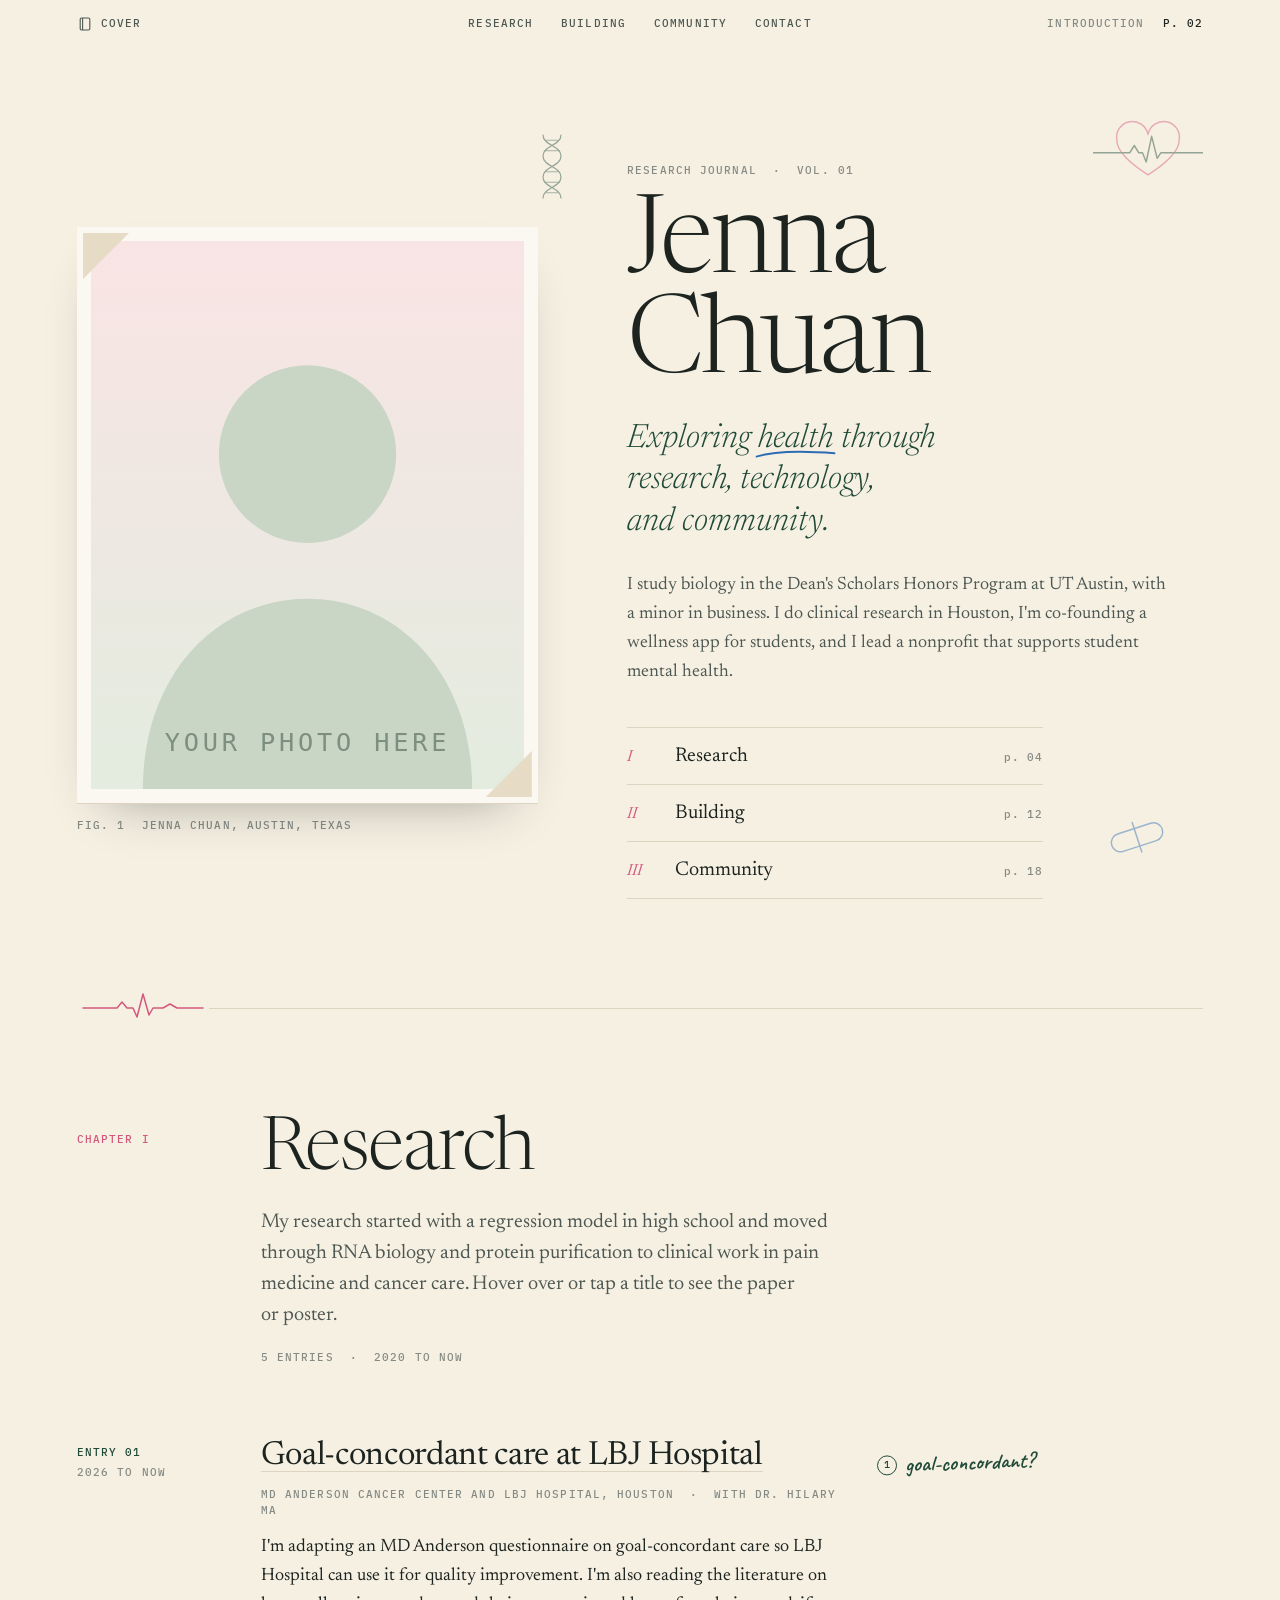
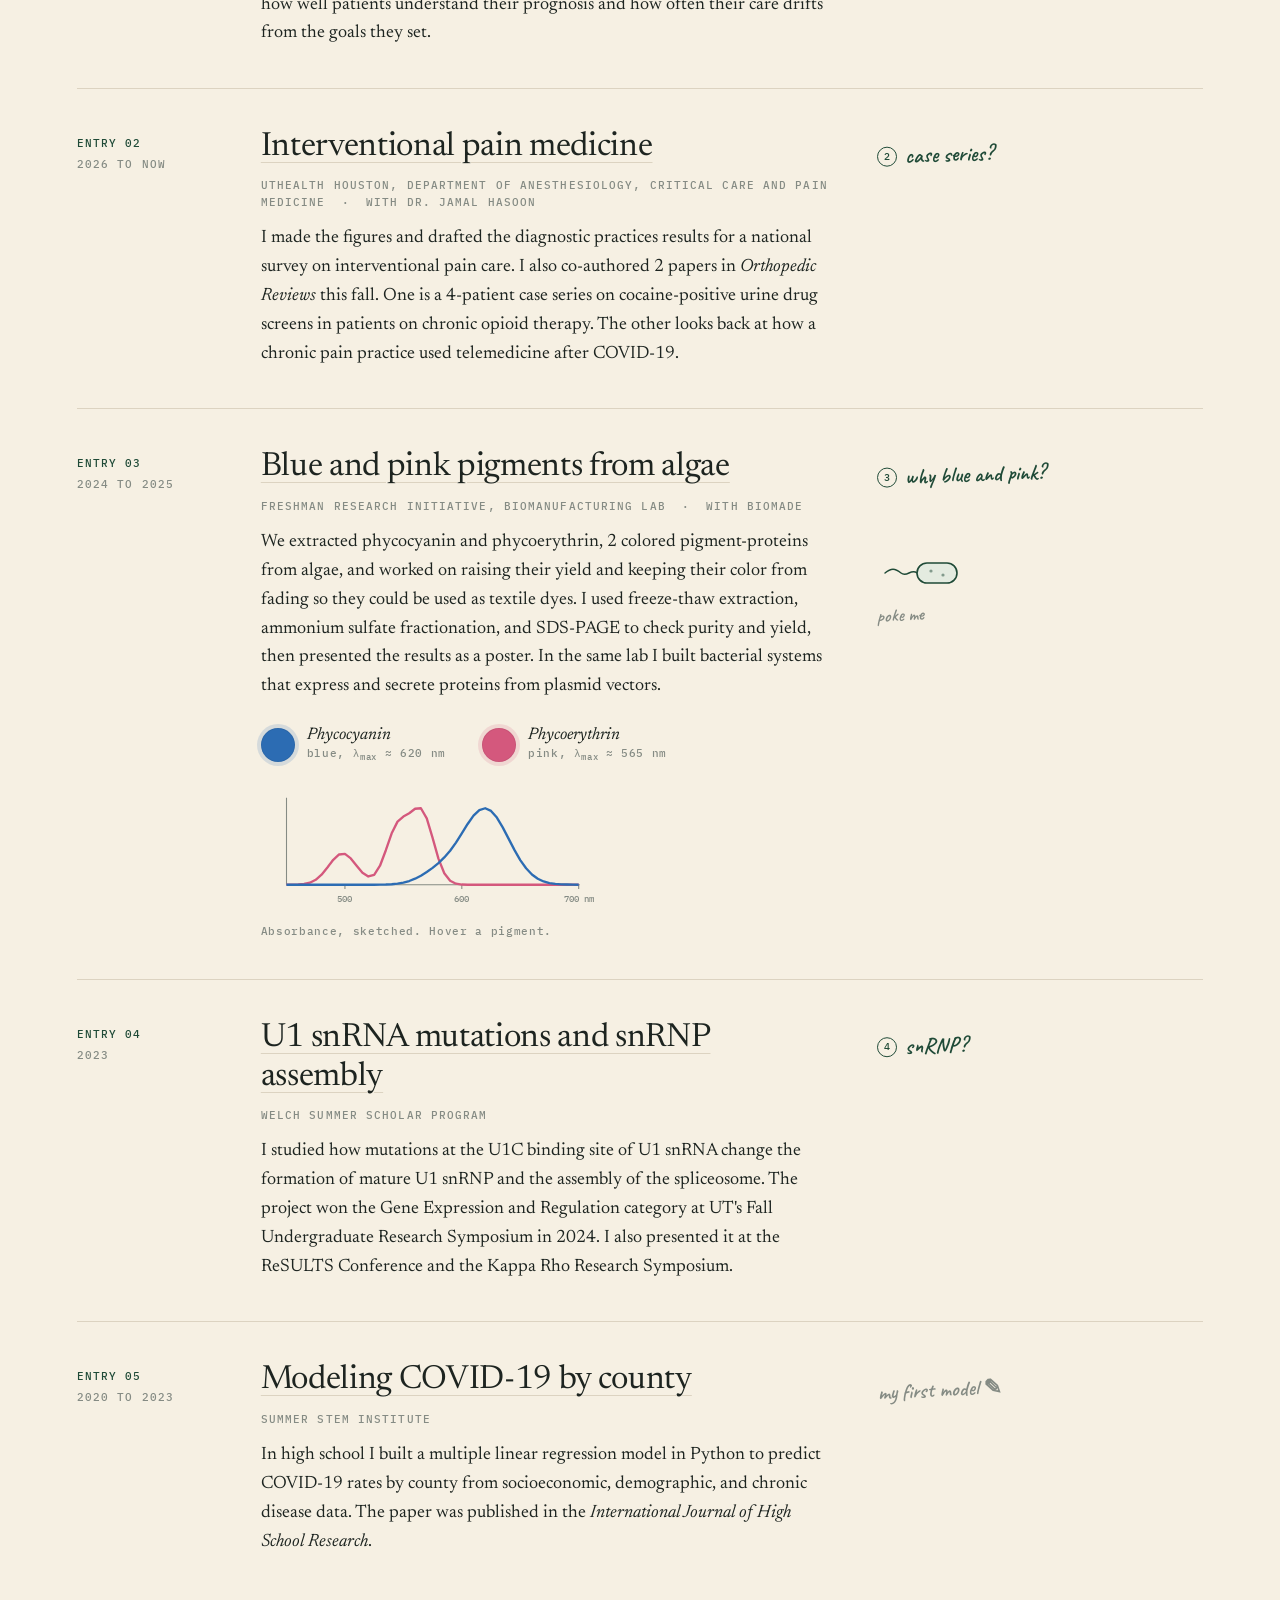
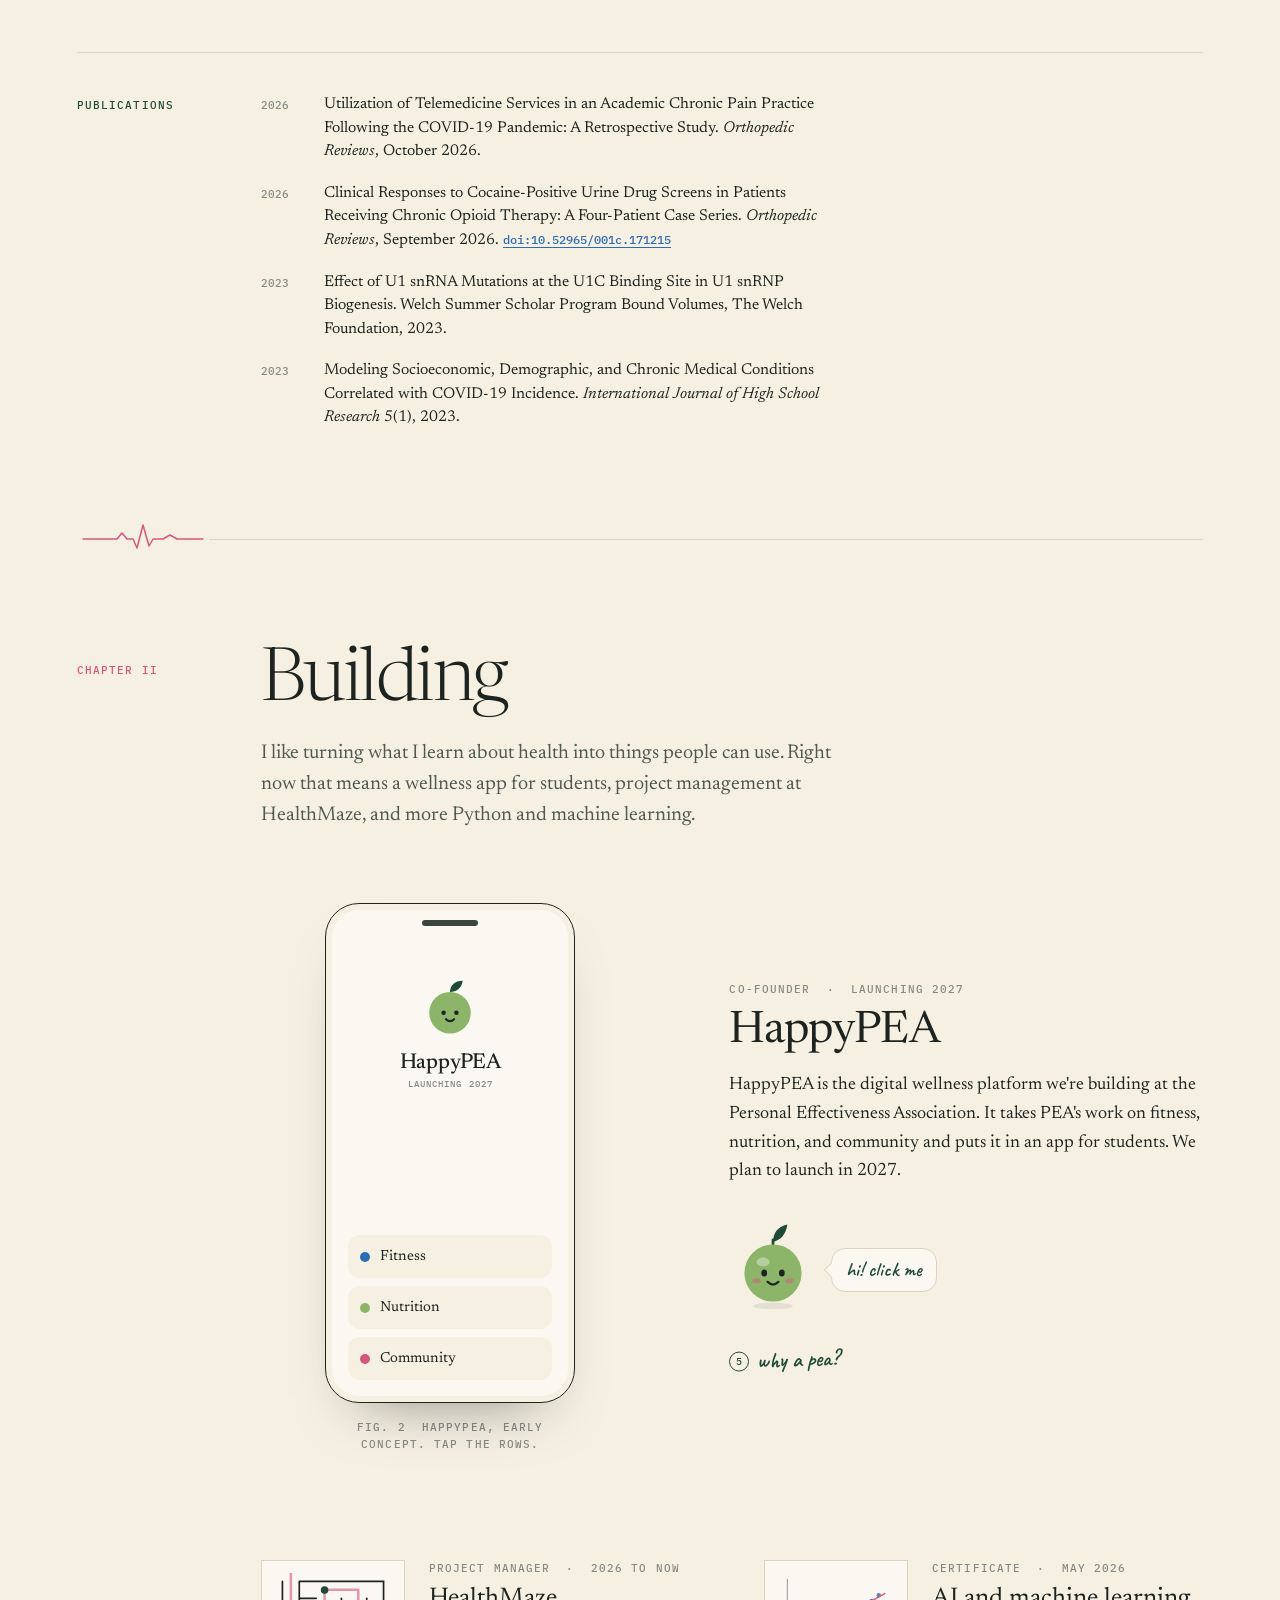
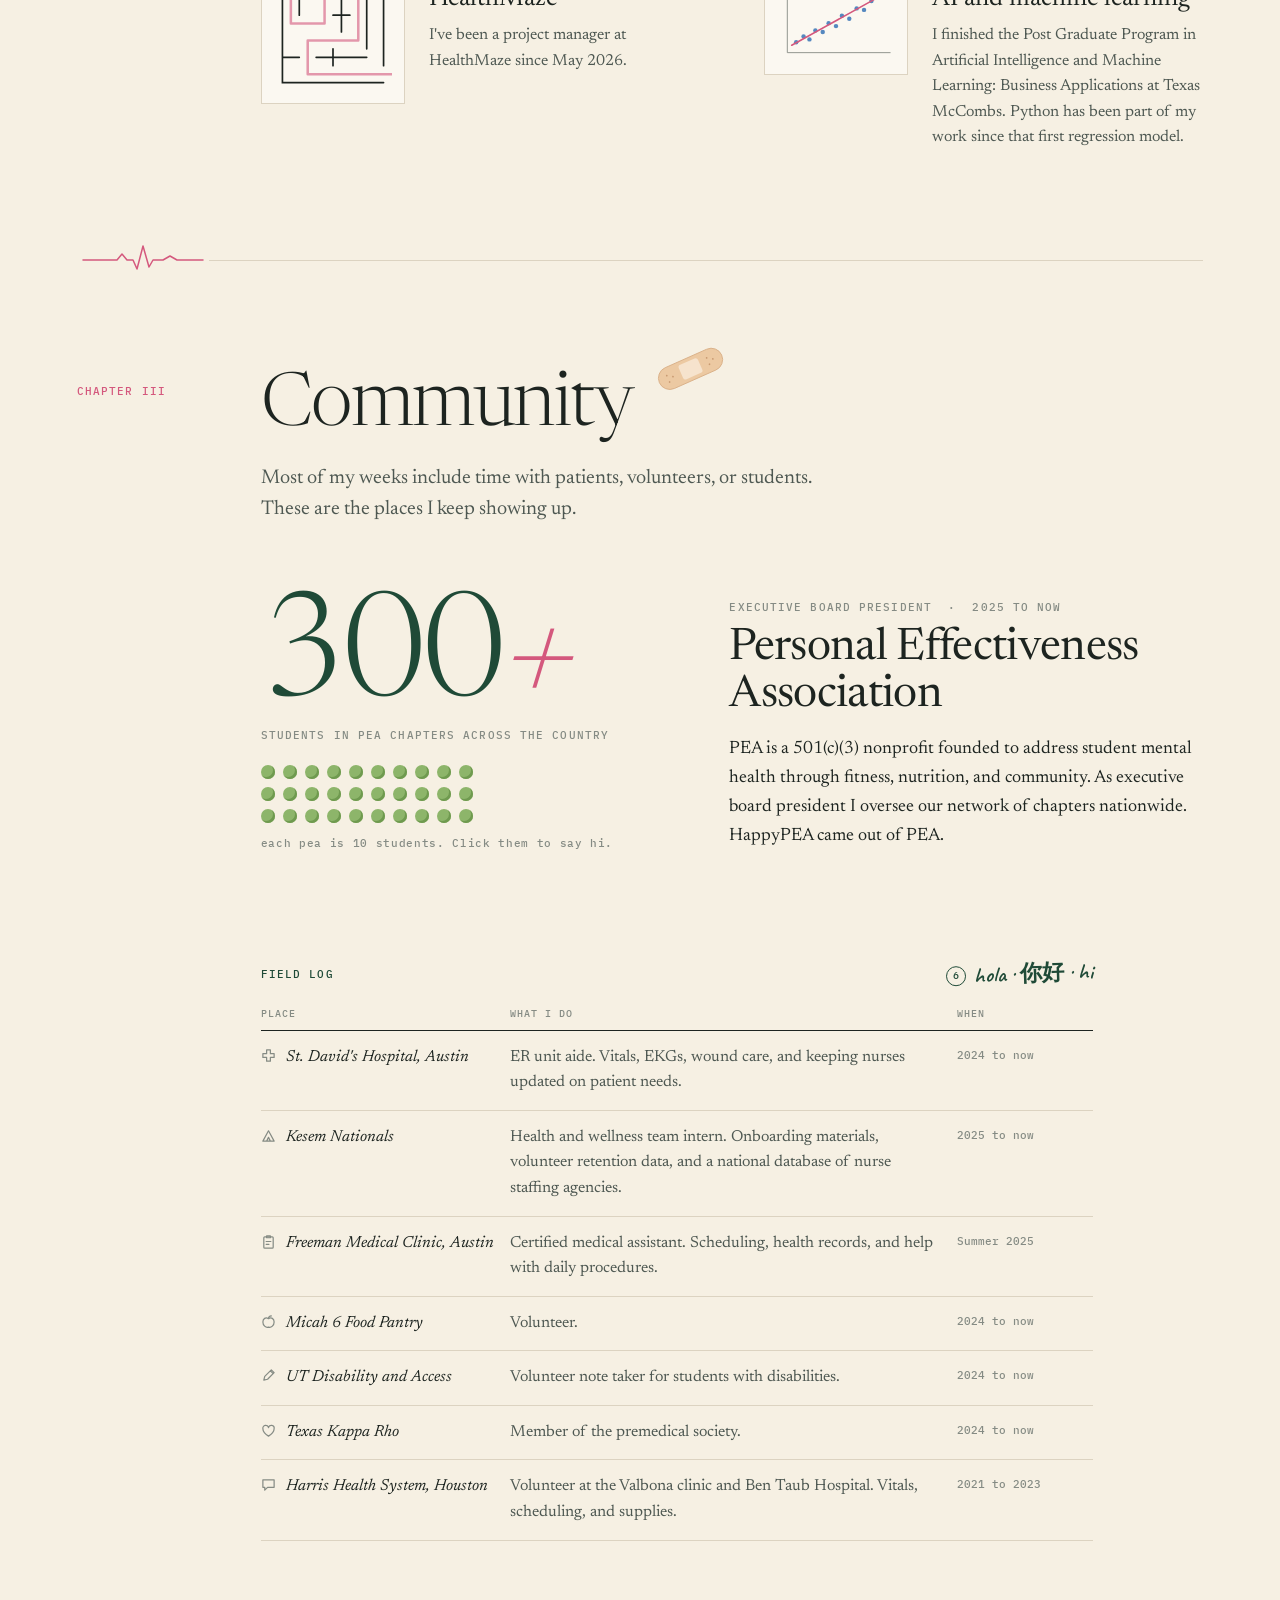
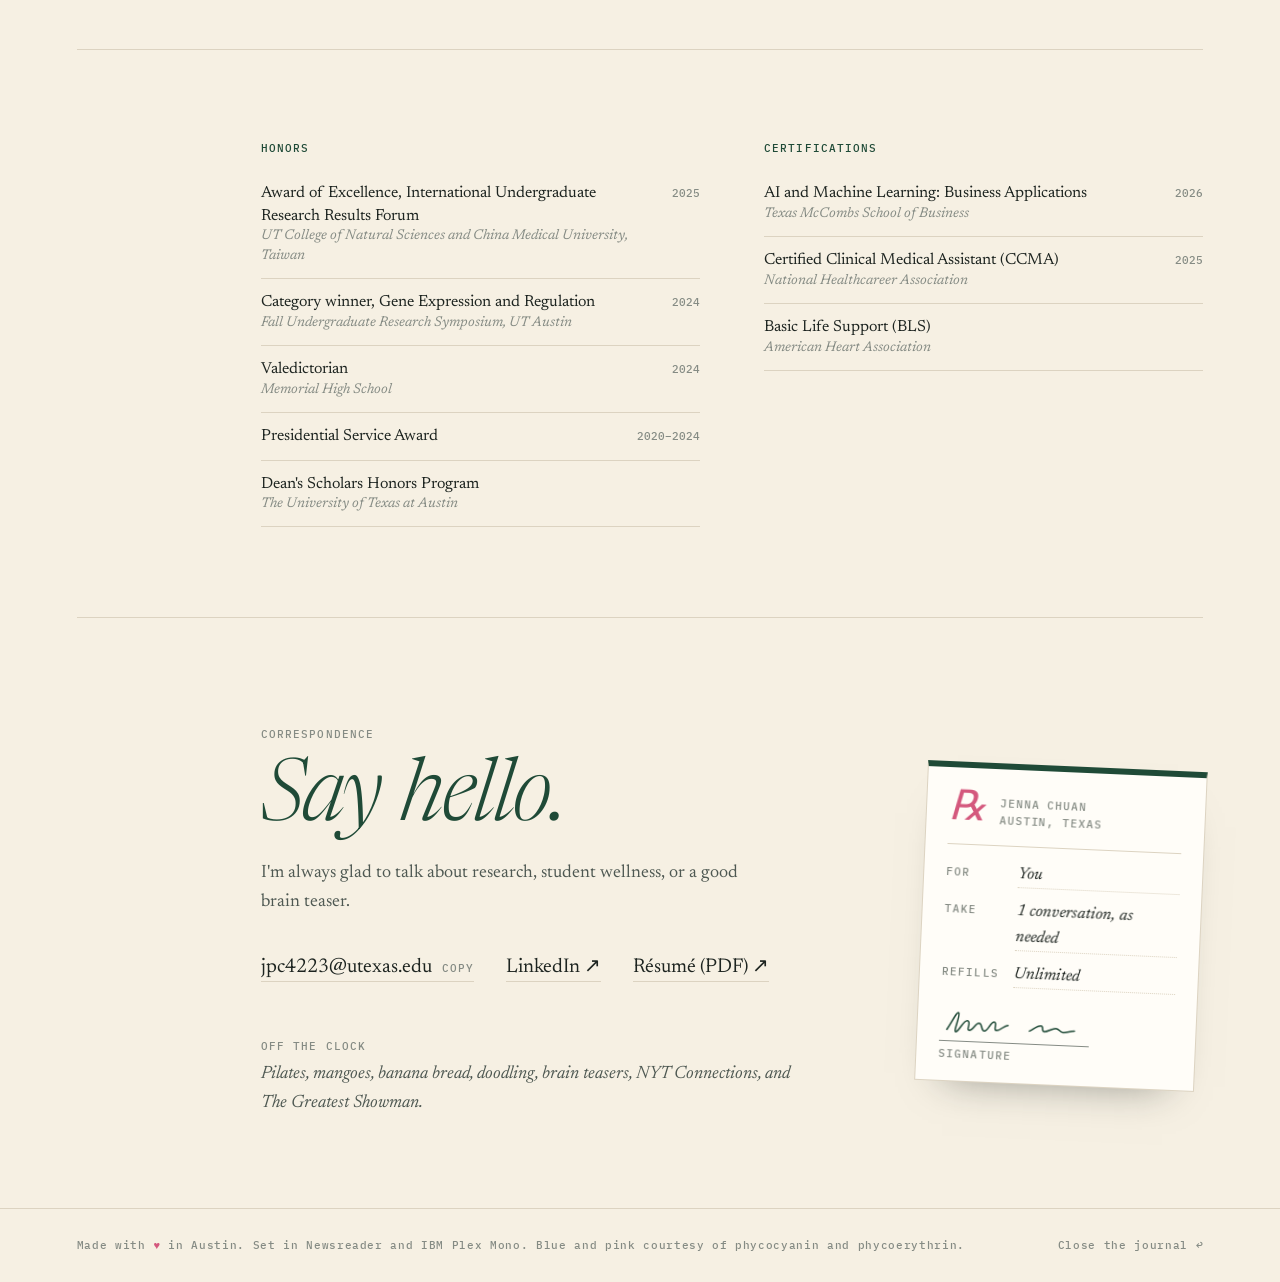
==== commit 32c464c6: "Add a heartbeat motif and small hands-on touches across the site Cover: the heart sticker beats, and" ====
--- a/journal.html
+++ b/journal.html
@@ -28,6 +28,7 @@
       <a href="#community">Community</a>
       <a href="#contact">Contact</a>
     </nav>
+    <svg class="runhead__ecg" viewBox="0 0 1000 20" preserveAspectRatio="none" aria-hidden="true"><path d="M0 12h40l4-3l3 3h6l3 6l4-16l4 14l3-4h8l6-3l6 3h38h40l4-3l3 3h6l3 6l4-16l4 14l3-4h8l6-3l6 3h38h40l4-3l3 3h6l3 6l4-16l4 14l3-4h8l6-3l6 3h38h40l4-3l3 3h6l3 6l4-16l4 14l3-4h8l6-3l6 3h38h40l4-3l3 3h6l3 6l4-16l4 14l3-4h8l6-3l6 3h38h40l4-3l3 3h6l3 6l4-16l4 14l3-4h8l6-3l6 3h38h40l4-3l3 3h6l3 6l4-16l4 14l3-4h8l6-3l6 3h38h40l4-3l3 3h6l3 6l4-16l4 14l3-4h8l6-3l6 3h38" pathLength="1"/></svg>
     <p class="runhead__page" aria-live="polite"><span class="runhead__section">Introduction</span> <span class="runhead__num">p. 02</span></p>
   </header>
 
@@ -37,8 +38,14 @@
       <figure class="portrait">
         <div class="portrait__frame">
           <img src="assets/portrait-placeholder.svg" alt="Portrait of Jenna Chuan" width="400" height="500">
+          <div class="vitals" aria-hidden="true">
+            <span class="vitals__heart">♥</span>
+            <span class="vitals__read"><b>72</b> bpm</span>
+            <svg class="vitals__trace" viewBox="0 0 60 16"><path d="M0 9h16l3-3 3 3h3l2 5 3-13 3 11 2-3h22"/></svg>
+            <span class="vitals__read">SpO<sub>2</sub> <b>99</b>%</span>
+          </div>
         </div>
-        <figcaption class="caption">Fig. 1 &nbsp;Jenna Chuan, Austin, Texas</figcaption>
+        <figcaption class="caption">Fig. 1 &nbsp;Jenna Chuan, Austin, Texas <span class="portrait__hint">· vitals: all good</span></figcaption>
       </figure>
 
       <div class="opening__text">
@@ -57,10 +64,17 @@
           <li><a href="#community"><span class="contents__num">III</span><span class="contents__label">Community</span><span class="contents__page">p. 18</span></a></li>
         </ol>
       </div>
+
+      <div class="doodles" aria-hidden="true">
+        <svg class="doodle doodle--heart" viewBox="0 0 120 70"><path d="M60 62C38 48 26 36 26 24a14 14 0 0 1 34-6 14 14 0 0 1 34 6c0 12-12 24-34 38z" pathLength="1"/><path class="ekg" d="M0 38h40l5-8 5 8h4l4 10 6-28 6 24 4-6h46" pathLength="1"/></svg>
+        <svg class="doodle doodle--pill" viewBox="0 0 70 40"><rect x="6" y="10" width="58" height="20" rx="10" transform="rotate(-18 35 20)" pathLength="1"/><path d="M35 3v34" transform="rotate(-18 35 20)" pathLength="1"/></svg>
+        <svg class="doodle doodle--dna" viewBox="0 0 40 90"><path d="M8 4C8 18 32 18 32 32S8 46 8 60s24 14 24 28M32 4C32 18 8 18 8 32s24 14 24 28S8 74 8 88" pathLength="1"/><path class="rungs" d="M12 11h16M10 25h20M12 53h16M10 67h20M12 81h16" pathLength="1"/></svg>
+      </div>
     </section>
 
     <!-- ============ I. Research ============ -->
     <section class="chapter" id="research" data-page="04" data-title="Research">
+      <svg class="pulse" data-draw viewBox="0 0 120 32" aria-hidden="true"><path d="M0 16h34l5-6 5 6h6l4 9 6-23 6 21 4-7h10l7-4 7 4h26" pathLength="1"/></svg>
       <header class="chapter__head" data-reveal>
         <p class="chapter__num caption">Chapter I</p>
         <h2 class="chapter__title">Research</h2>
@@ -141,11 +155,30 @@
               <div class="pigment pigment--pc"><span class="pigment__chip"></span><span class="pigment__name">Phycocyanin</span><span class="caption">blue, λ<sub>max</sub> ≈ 620 nm</span></div>
               <div class="pigment pigment--pe"><span class="pigment__chip"></span><span class="pigment__name">Phycoerythrin</span><span class="caption">pink, λ<sub>max</sub> ≈ 565 nm</span></div>
             </div>
+            <figure class="spectrum" data-draw aria-label="Sketch of the absorbance peaks of the two pigments">
+              <svg viewBox="0 0 320 112">
+                <path class="spectrum__axis" d="M24 92h276M24 92V10"/>
+                <g class="spectrum__ticks"><path d="M79 92v4M189 92v4M299 92v4"/><text x="79" y="108">500</text><text x="189" y="108">600</text><text x="299" y="108">700 nm</text></g>
+                <path class="spectrum__pe" d="M24.0 92.0 29.5 92.0 35.0 91.8 40.5 91.3 46.0 90.1 51.5 87.3 57.0 82.5 62.5 75.7 68.0 68.5 73.5 63.5 79.0 63.0 84.5 67.2 90.0 74.1 95.5 80.7 101.0 84.2 106.5 82.6 112.0 74.1 117.5 59.5 123.0 43.6 128.5 32.6 134.0 27.8 139.5 24.7 145.0 20.5 150.5 20.0 156.0 29.5 161.5 47.9 167.0 67.4 172.5 81.2 178.0 88.3 183.5 91.0 189.0 91.8 194.5 92.0 200.0 92.0 205.5 92.0 211.0 92.0 216.5 92.0 222.0 92.0 227.5 92.0 233.0 92.0 238.5 92.0 244.0 92.0 249.5 92.0 255.0 92.0 260.5 92.0 266.0 92.0 271.5 92.0 277.0 92.0 282.5 92.0 288.0 92.0 293.5 92.0 299.0 92.0" pathLength="1"/>
+                <path class="spectrum__pc" d="M24.0 92.0 29.5 92.0 35.0 92.0 40.5 92.0 46.0 92.0 51.5 92.0 57.0 92.0 62.5 92.0 68.0 92.0 73.5 92.0 79.0 92.0 84.5 92.0 90.0 92.0 95.5 92.0 101.0 92.0 106.5 92.0 112.0 91.9 117.5 91.8 123.0 91.5 128.5 91.0 134.0 90.0 139.5 88.5 145.0 86.3 150.5 83.5 156.0 80.0 161.5 76.1 167.0 71.6 172.5 66.3 178.0 60.0 183.5 52.3 189.0 43.7 194.5 34.8 200.0 27.0 205.5 21.7 211.0 20.0 216.5 22.5 222.0 28.8 227.5 38.0 233.0 48.6 238.5 59.2 244.0 68.8 249.5 76.5 255.0 82.3 260.5 86.3 266.0 88.9 271.5 90.4 277.0 91.2 282.5 91.6 288.0 91.8 293.5 91.9 299.0 92.0" pathLength="1"/>
+                <g class="spectrum__peaks"><path d="M151.5 20v72" class="pe"/><path d="M211 20v72" class="pc"/></g>
+              </svg>
+              <figcaption class="caption">Absorbance, sketched. Hover a pigment.</figcaption>
+            </figure>
           </div>
           <aside class="entry__margin">
             <button type="button" class="note" aria-expanded="false" aria-controls="note-3"><span class="note__mark">3</span>why blue and pink?</button>
             <div class="note__card" id="note-3" hidden>
               <p>The accent colors on this site come from these 2 proteins. SDS-PAGE, a gel that sorts proteins by size, showed how pure each extract was. Cleaner bands meant a purer pigment.</p>
+            </div>
+            <div class="microbe-spot">
+              <button type="button" class="microbe" aria-label="Poke the bacterium">
+                <svg viewBox="0 0 120 40" aria-hidden="true">
+                  <g class="microbe__cell microbe__cell--a"><path class="microbe__tail" d="M40 20c-6-5-10 5-16 0s-10-5-16 0"/><rect x="40" y="10" width="40" height="20" rx="10" class="microbe__body"/><circle cx="54" cy="18" r="1.6" class="microbe__dot"/><circle cx="66" cy="22" r="1.6" class="microbe__dot"/></g>
+                  <g class="microbe__cell microbe__cell--b"><rect x="40" y="10" width="40" height="20" rx="10" class="microbe__body"/><circle cx="60" cy="20" r="1.6" class="microbe__dot"/></g>
+                </svg>
+              </button>
+              <p class="microbe__label" aria-live="polite">poke me</p>
             </div>
           </aside>
           <div class="preview" id="pv-3">
@@ -247,6 +280,7 @@
 
     <!-- ============ II. Building ============ -->
     <section class="chapter" id="building" data-page="12" data-title="Building">
+      <svg class="pulse" data-draw viewBox="0 0 120 32" aria-hidden="true"><path d="M0 16h34l5-6 5 6h6l4 9 6-23 6 21 4-7h10l7-4 7 4h26" pathLength="1"/></svg>
       <header class="chapter__head" data-reveal>
         <p class="chapter__num caption">Chapter II</p>
         <h2 class="chapter__title">Building</h2>
@@ -259,13 +293,14 @@
             <svg class="phone__logo" viewBox="0 0 40 40" aria-hidden="true"><circle cx="20" cy="23" r="13" class="skin"/><path d="M20 10c0-4 3-7 8-7-1 5-4 7-8 7z" class="leaf"/><circle cx="16" cy="23" r="1.4" class="face"/><circle cx="24" cy="23" r="1.4" class="face"/><path d="M17.5 27q2.5 2.4 5 0" class="smile"/></svg>
             <p class="phone__brand">HappyPEA</p>
             <p class="phone__soon">Launching 2027</p>
+            <p class="phone__done" aria-live="polite"></p>
             <ul class="phone__pillars">
-              <li><span class="dot dot--pc"></span>Fitness</li>
-              <li><span class="dot dot--pea"></span>Nutrition</li>
-              <li><span class="dot dot--pe"></span>Community</li>
+              <li><button type="button" class="pillar" aria-pressed="false"><span class="dot dot--pc"></span>Fitness<span class="pillar__check" aria-hidden="true">✓</span></button></li>
+              <li><button type="button" class="pillar" aria-pressed="false"><span class="dot dot--pea"></span>Nutrition<span class="pillar__check" aria-hidden="true">✓</span></button></li>
+              <li><button type="button" class="pillar" aria-pressed="false"><span class="dot dot--pe"></span>Community<span class="pillar__check" aria-hidden="true">✓</span></button></li>
             </ul>
           </div>
-          <figcaption class="caption">Fig. 2 &nbsp;HappyPEA, early concept</figcaption>
+          <figcaption class="caption">Fig. 2 &nbsp;HappyPEA, early concept. Tap the rows.</figcaption>
         </figure>
 
         <div class="feature__text" data-reveal>
@@ -303,7 +338,7 @@
 
       <div class="projects">
         <article class="project" data-reveal>
-          <figure class="project__art maze" data-reveal="place">
+          <figure class="project__art maze" data-reveal="place" role="button" tabindex="0" aria-label="Replay the maze">
             <svg viewBox="0 0 140 140" aria-hidden="true">
               <path class="maze__walls" d="M30 10H130V110M130 130H10V10M30 10V50M30 30H50M80 30V70M70 50H90M110 30V90M10 100H30M50 100H110M70 90V110"/>
               <path class="maze__trail" d="M20 0V60H60V20H100V80H40V120H140" pathLength="1"/>
@@ -320,7 +355,7 @@
         </article>
 
         <article class="project" data-reveal>
-          <figure class="project__art scatter" data-reveal="place">
+          <figure class="project__art scatter" data-reveal="place" role="button" tabindex="0" aria-label="Replay the regression line">
             <svg viewBox="0 0 160 120" aria-hidden="true">
               <path class="scatter__axis" d="M14 8v100h140"/>
               <g class="scatter__dots">
@@ -340,9 +375,10 @@
 
     <!-- ============ III. Community ============ -->
     <section class="chapter" id="community" data-page="18" data-title="Community">
+      <svg class="pulse" data-draw viewBox="0 0 120 32" aria-hidden="true"><path d="M0 16h34l5-6 5 6h6l4 9 6-23 6 21 4-7h10l7-4 7 4h26" pathLength="1"/></svg>
       <header class="chapter__head" data-reveal>
         <p class="chapter__num caption">Chapter III</p>
-        <h2 class="chapter__title">Community</h2>
+        <h2 class="chapter__title">Community <button type="button" class="bandaid" aria-label="Peel the bandage" aria-pressed="false"><span class="bandaid__heart" aria-hidden="true">♥</span><svg class="bandaid__strip" viewBox="0 0 80 28" aria-hidden="true"><rect x="1" y="1" width="78" height="26" rx="13" class="bandaid__tape"/><rect x="28" y="5" width="24" height="18" rx="3" class="bandaid__pad"/><g class="bandaid__holes"><circle cx="12" cy="10" r="1"/><circle cx="18" cy="14" r="1"/><circle cx="12" cy="18" r="1"/><circle cx="62" cy="10" r="1"/><circle cx="68" cy="14" r="1"/><circle cx="62" cy="18" r="1"/></g></svg></button></h2>
         <p class="chapter__intro">Most of my weeks include time with patients, volunteers, or students. These are the places I keep showing up.</p>
       </header>
 
@@ -350,12 +386,12 @@
         <div class="pea-org__count">
           <p class="pea-org__num">300<span>+</span></p>
           <p class="caption">students in PEA chapters across the country</p>
-          <div class="peas" aria-hidden="true">
+          <button type="button" class="peas" aria-label="Wave hello from PEA">
             <i></i><i></i><i></i><i></i><i></i><i></i><i></i><i></i><i></i><i></i>
             <i></i><i></i><i></i><i></i><i></i><i></i><i></i><i></i><i></i><i></i>
             <i></i><i></i><i></i><i></i><i></i><i></i><i></i><i></i><i></i><i></i>
-          </div>
-          <p class="caption peas__key">each pea is 10 students</p>
+          </button>
+          <p class="caption peas__key">each pea is 10 students. Click them to say hi.</p>
         </div>
         <div class="pea-org__text">
           <p class="caption">Executive board president &nbsp;·&nbsp; 2025 to now</p>
@@ -377,13 +413,13 @@
         <table class="log__table">
           <thead><tr><th scope="col">Place</th><th scope="col">What I do</th><th scope="col">When</th></tr></thead>
           <tbody>
-            <tr><td>St. David's Hospital, Austin</td><td>ER unit aide. Vitals, EKGs, wound care, and keeping nurses updated on patient needs.</td><td>2024 to now</td></tr>
-            <tr><td>Kesem Nationals</td><td>Health and wellness team intern. Onboarding materials, volunteer retention data, and a national database of nurse staffing agencies.</td><td>2025 to now</td></tr>
-            <tr><td>Freeman Medical Clinic, Austin</td><td>Certified medical assistant. Scheduling, health records, and help with daily procedures.</td><td>Summer 2025</td></tr>
-            <tr><td>Micah 6 Food Pantry</td><td>Volunteer.</td><td>2024 to now</td></tr>
-            <tr><td>UT Disability and Access</td><td>Volunteer note taker for students with disabilities.</td><td>2024 to now</td></tr>
-            <tr><td>Texas Kappa Rho</td><td>Member of the premedical society.</td><td>2024 to now</td></tr>
-            <tr><td>Harris Health System, Houston</td><td>Volunteer at the Valbona clinic and Ben Taub Hospital. Vitals, scheduling, and supplies.</td><td>2021 to 2023</td></tr>
+            <tr><td><svg class="log__icon" viewBox="0 0 16 16" aria-hidden="true"><path d="M6 2h4v4h4v4h-4v4H6v-4H2V6h4z"/></svg>St. David's Hospital, Austin</td><td>ER unit aide. Vitals, EKGs, wound care, and keeping nurses updated on patient needs.</td><td>2024 to now</td></tr>
+            <tr><td><svg class="log__icon" viewBox="0 0 16 16" aria-hidden="true"><path d="M2 14L8 3l6 11zM6 14l2-4 2 4"/></svg>Kesem Nationals</td><td>Health and wellness team intern. Onboarding materials, volunteer retention data, and a national database of nurse staffing agencies.</td><td>2025 to now</td></tr>
+            <tr><td><svg class="log__icon" viewBox="0 0 16 16" aria-hidden="true"><rect x="3" y="3" width="10" height="12" rx="1"/><path d="M6 2h4v2H6zM5.5 8h5M5.5 11h3"/></svg>Freeman Medical Clinic, Austin</td><td>Certified medical assistant. Scheduling, health records, and help with daily procedures.</td><td>Summer 2025</td></tr>
+            <tr><td><svg class="log__icon" viewBox="0 0 16 16" aria-hidden="true"><path d="M8 5C5 3 2 5 2 8.5S5 15 8 14c3 1 6-2 6-5.5S11 3 8 5zM8 5c0-2 1-3 3-3"/></svg>Micah 6 Food Pantry</td><td>Volunteer.</td><td>2024 to now</td></tr>
+            <tr><td><svg class="log__icon" viewBox="0 0 16 16" aria-hidden="true"><path d="M3 13l1-4 7-7 3 3-7 7zM10 3l3 3"/></svg>UT Disability and Access</td><td>Volunteer note taker for students with disabilities.</td><td>2024 to now</td></tr>
+            <tr><td><svg class="log__icon" viewBox="0 0 16 16" aria-hidden="true"><path d="M8 14S2 10 2 6a3 3 0 0 1 6-1 3 3 0 0 1 6 1c0 4-6 8-6 8z"/></svg>Texas Kappa Rho</td><td>Member of the premedical society.</td><td>2024 to now</td></tr>
+            <tr><td><svg class="log__icon" viewBox="0 0 16 16" aria-hidden="true"><path d="M2 3h12v8H7l-3 3v-3H2z"/></svg>Harris Health System, Houston</td><td>Volunteer at the Valbona clinic and Ben Taub Hospital. Vitals, scheduling, and supplies.</td><td>2021 to 2023</td></tr>
           </tbody>
         </table>
       </div>
@@ -413,6 +449,7 @@
 
     <!-- ============ Correspondence ============ -->
     <section class="contact" id="contact" data-page="28" data-title="Correspondence" data-reveal>
+      <div class="contact__main">
       <p class="caption">Correspondence</p>
       <h2 class="contact__title">Say hello.</h2>
       <p class="contact__lede">I'm always glad to talk about research, student wellness, or a good brain teaser.</p>
@@ -425,11 +462,22 @@
         <a href="assets/Jenna-Chuan-Resume.pdf" target="_blank" rel="noopener">Résumé (PDF) <span aria-hidden="true">↗</span></a>
       </div>
       <p class="contact__off"><span class="caption">Off the clock</span> Pilates, mangoes, banana bread, doodling, brain teasers, NYT Connections, and <cite>The Greatest Showman</cite>.</p>
+      </div>
+
+      <aside class="rx" data-reveal="place" aria-label="A prescription for one conversation">
+        <p class="rx__head"><span class="rx__symbol" aria-hidden="true">℞</span><span class="caption">Jenna Chuan<br>Austin, Texas</span></p>
+        <dl class="rx__lines">
+          <div><dt class="caption">For</dt><dd>You</dd></div>
+          <div><dt class="caption">Take</dt><dd>1 conversation, as needed</dd></div>
+          <div><dt class="caption">Refills</dt><dd>Unlimited</dd></div>
+        </dl>
+        <p class="rx__sign"><svg viewBox="0 0 160 40" aria-hidden="true"><path d="M8 28c6-10 10-20 12-18s-6 22-2 20 8-14 12-12-2 10 2 10 6-8 10-8 2 8 6 8 6-10 10-10-1 9 3 9 8-6 12-6M96 26c4-2 8-6 12-6s0 6 4 6 8-4 12-4 4 4 8 4 8-2 12-2" pathLength="1"/></svg><span class="caption">Signature</span></p>
+      </aside>
     </section>
   </main>
 
   <footer class="colophon">
-    <p class="caption">Set in Newsreader and IBM Plex Mono. Blue and pink courtesy of phycocyanin and phycoerythrin.</p>
+    <p class="caption">Made with <span class="beat" aria-label="love">♥</span> in Austin. Set in Newsreader and IBM Plex Mono. Blue and pink courtesy of phycocyanin and phycoerythrin.</p>
     <a class="caption" href="index.html">Close the journal <span aria-hidden="true">↩</span></a>
   </footer>
 
--- a/journal.css
+++ b/journal.css
@@ -1274,6 +1274,414 @@
   .appendix { grid-template-columns: minmax(0, 1fr); }
 }
 
+/* ==================================================================
+   Small touches: a heartbeat motif and one hands-on moment per section
+   ================================================================== */
+
+/* EKG reading-progress line under the running head */
+.runhead { position: fixed; }
+
+.runhead__ecg {
+  position: absolute;
+  left: 0;
+  right: 0;
+  bottom: -6px;
+  width: 100%;
+  height: 20px;
+  pointer-events: none;
+  overflow: visible;
+}
+
+.runhead__ecg path {
+  fill: none;
+  stroke: var(--pe);
+  stroke-width: 1.4;
+  stroke-linejoin: round;
+  stroke-dasharray: 1;
+  stroke-dashoffset: var(--read, 1);
+  opacity: 0.75;
+}
+
+/* Hand-drawn heartbeat at the start of each chapter */
+.chapter { border-top-color: transparent; }
+
+.pulse {
+  position: absolute;
+  top: -16px;
+  left: 0;
+  width: 100%;
+  height: 32px;
+  overflow: visible;
+}
+
+.chapter::before {
+  content: "";
+  position: absolute;
+  top: 0;
+  left: 132px;
+  right: 0;
+  height: 1px;
+  background: var(--rule);
+}
+
+.pulse { width: 132px; }
+
+.pulse path {
+  fill: none;
+  stroke: var(--rule);
+  stroke-width: 1.5;
+  stroke-linejoin: round;
+  stroke-linecap: round;
+  stroke-dasharray: 1;
+  stroke-dashoffset: 1;
+}
+
+.pulse.is-in path {
+  stroke: var(--pe);
+  stroke-dashoffset: 0;
+  transition: stroke-dashoffset 1.2s var(--ease), stroke 1.2s 1s;
+}
+
+/* Opening doodles draw themselves, then drift */
+.doodles { position: absolute; inset: 0; pointer-events: none; }
+
+.doodle {
+  position: absolute;
+  fill: none;
+  stroke: var(--green);
+  stroke-width: 1.6;
+  stroke-linecap: round;
+  stroke-linejoin: round;
+  opacity: 0.45;
+  animation: drift 7s ease-in-out infinite;
+}
+
+.doodle path,
+.doodle rect {
+  stroke-dasharray: 1;
+  stroke-dashoffset: 1;
+  animation: draw 1.6s var(--ease) forwards;
+}
+
+.doodle--heart { width: 110px; top: 118px; right: 0; animation-delay: -2s; }
+.doodle--heart path:first-child { stroke: var(--pe); animation-delay: 1.5s; }
+.doodle--heart .ekg { animation-delay: 2s; }
+
+.doodle--pill { width: 64px; bottom: 15%; right: 3%; animation-delay: -4s; }
+.doodle--pill rect, .doodle--pill path { stroke: var(--pc); animation-delay: 2.3s; }
+
+.doodle--dna { width: 30px; top: 132px; left: calc(40% + 10px); animation-delay: -1s; }
+.doodle--dna path { animation-delay: 2.6s; }
+.doodle--dna .rungs { stroke-width: 1.1; animation-delay: 3.1s; }
+
+@keyframes drift {
+  50% { transform: translateY(-8px) rotate(2deg); }
+}
+
+/* Portrait: hover to check vitals */
+.vitals {
+  position: absolute;
+  right: 26px;
+  bottom: 26px;
+  display: flex;
+  align-items: center;
+  gap: 10px;
+  padding: 8px 12px;
+  background: color-mix(in srgb, var(--ink) 86%, transparent);
+  color: #e9f3ea;
+  border-radius: 8px;
+  font: 500 0.6875rem/1 var(--mono);
+  letter-spacing: 0.04em;
+  opacity: 0;
+  transform: translateY(8px);
+  transition: opacity 0.3s, transform 0.4s var(--ease);
+}
+
+.vitals b { font-weight: 500; font-size: 0.875rem; color: #9fe0b0; }
+.vitals__heart { color: var(--pe); animation: lubdub 0.83s infinite; display: inline-block; }
+
+.vitals__trace { width: 54px; }
+.vitals__trace path {
+  fill: none;
+  stroke: #9fe0b0;
+  stroke-width: 1.3;
+  stroke-dasharray: 80;
+  stroke-dashoffset: 80;
+}
+
+.portrait:hover .vitals,
+.portrait.is-checked .vitals { opacity: 1; transform: none; }
+
+.portrait:hover .vitals__trace path,
+.portrait.is-checked .vitals__trace path { animation: trace 0.83s linear infinite; }
+
+@keyframes trace {
+  from { stroke-dashoffset: 80; }
+  to { stroke-dashoffset: -80; }
+}
+
+@keyframes lubdub {
+  0%, 100% { transform: scale(1); }
+  12% { transform: scale(1.3); }
+  24% { transform: scale(1); }
+  36% { transform: scale(1.18); }
+  50% { transform: scale(1); }
+}
+
+.portrait__hint { color: var(--pe); opacity: 0; transition: opacity 0.3s; }
+.portrait:hover .portrait__hint,
+.portrait.is-checked .portrait__hint { opacity: 1; }
+
+.portrait__frame { cursor: crosshair; }
+
+/* Absorbance sketch */
+.spectrum { margin: 22px 0 0; max-width: 340px; }
+.spectrum svg { width: 100%; overflow: visible; }
+.spectrum__axis { fill: none; stroke: var(--ink-3); stroke-width: 1; }
+.spectrum__ticks path { stroke: var(--ink-3); }
+.spectrum__ticks text { font: 500 8px var(--mono); fill: var(--ink-3); text-anchor: middle; }
+.spectrum__pc, .spectrum__pe {
+  fill: none;
+  stroke-width: 2.2;
+  stroke-linejoin: round;
+  stroke-dasharray: 1;
+  stroke-dashoffset: 1;
+  transition: opacity 0.3s;
+}
+.spectrum__pc { stroke: var(--pc); }
+.spectrum__pe { stroke: var(--pe); }
+.spectrum__peaks path { stroke-width: 1; stroke-dasharray: 2 3; opacity: 0; transition: opacity 0.3s; }
+.spectrum__peaks .pc { stroke: var(--pc); }
+.spectrum__peaks .pe { stroke: var(--pe); }
+.spectrum.is-in .spectrum__pc { stroke-dashoffset: 0; transition: stroke-dashoffset 1.6s var(--ease), opacity 0.3s; }
+.spectrum.is-in .spectrum__pe { stroke-dashoffset: 0; transition: stroke-dashoffset 1.6s 0.4s var(--ease), opacity 0.3s; }
+.spectrum figcaption { margin-top: 6px; letter-spacing: 0.06em; text-transform: none; }
+
+.pigment { cursor: default; }
+.pigment__chip { transition: transform 0.3s var(--ease); }
+.pigment:hover .pigment__chip { transform: scale(1.15); }
+.entry__body:has(.pigment--pc:hover) .spectrum__pe,
+.entry__body:has(.pigment--pe:hover) .spectrum__pc { opacity: 0.15; }
+.entry__body:has(.pigment--pc:hover) .spectrum__peaks .pc,
+.entry__body:has(.pigment--pe:hover) .spectrum__peaks .pe { opacity: 1; }
+
+/* A bacterium that swims in the margin and divides when poked */
+.microbe-spot { margin-top: 64px; display: flex; flex-direction: column; align-items: flex-start; gap: 2px; }
+
+.microbe {
+  all: unset;
+  cursor: pointer;
+  width: 120px;
+  animation: swim 6s ease-in-out infinite;
+  -webkit-tap-highlight-color: transparent;
+}
+
+.microbe:focus-visible { outline: 2px solid var(--green); outline-offset: 4px; border-radius: 8px; }
+.microbe svg { width: 100%; overflow: visible; }
+.microbe__body { fill: var(--green-wash); stroke: var(--green); stroke-width: 1.6; }
+.microbe__dot { fill: var(--green); opacity: 0.5; }
+.microbe__tail { fill: none; stroke: var(--green); stroke-width: 1.4; stroke-linecap: round; animation: wag 0.6s ease-in-out infinite alternate; transform-box: fill-box; transform-origin: right center; }
+.microbe__cell { transform-box: view-box; transition: transform 0.9s var(--ease), opacity 0.4s; }
+.microbe__cell--b { opacity: 0; }
+
+.microbe.is-dividing { animation-play-state: paused; }
+.microbe.is-dividing .microbe__cell--a { transform: translateX(-18px) scaleX(0.92); }
+.microbe.is-dividing .microbe__cell--b { opacity: 1; transform: translateX(26px) scaleX(0.92); }
+
+.microbe__label { font: 600 1.15rem/1 var(--hand); color: var(--ink-3); transform: rotate(-3deg); transition: color 0.3s; }
+.microbe.is-dividing + .microbe__label { color: var(--pe); }
+
+@keyframes swim {
+  0%, 100% { transform: translate(0, 0); }
+  25% { transform: translate(10px, -4px) rotate(-3deg); }
+  50% { transform: translate(18px, 2px); }
+  75% { transform: translate(6px, 5px) rotate(3deg); }
+}
+
+@keyframes wag { to { transform: scaleY(-1); } }
+
+/* Phone: tap the pillars to check them off */
+.phone__pillars li { padding: 0; background: none; }
+
+.pillar {
+  all: unset;
+  box-sizing: border-box;
+  cursor: pointer;
+  width: 100%;
+  display: flex;
+  align-items: center;
+  gap: 10px;
+  padding: 10px 12px;
+  border-radius: 12px;
+  background: var(--ivory);
+  font-size: 0.9rem;
+  transition: background-color 0.3s, transform 0.2s;
+}
+
+.pillar:active { transform: scale(0.97); }
+.pillar:focus-visible { outline: 2px solid var(--green); outline-offset: 2px; }
+.pillar .dot { transition: transform 0.3s var(--ease); }
+.pillar__check { margin-left: auto; color: var(--green); opacity: 0; transform: scale(0.4); transition: opacity 0.2s, transform 0.35s var(--ease); }
+.pillar[aria-pressed="true"] { background: var(--green-wash); }
+.pillar[aria-pressed="true"] .dot { transform: scale(1.35); }
+.pillar[aria-pressed="true"] .pillar__check { opacity: 1; transform: none; }
+
+.phone__done {
+  min-height: 1.3em;
+  margin-top: 18px;
+  font: 600 1.15rem/1.2 var(--hand);
+  color: var(--pe);
+  text-align: center;
+}
+
+.phone.is-complete .phone__logo { animation: hop 0.7s var(--ease); }
+
+@keyframes hop {
+  40% { transform: translateY(-10px) scale(1.06); }
+}
+
+/* Replayable project art */
+.project__art[role="button"] { cursor: pointer; transition: border-color 0.2s; }
+.project__art[role="button"]:hover { border-color: var(--ink-3); }
+
+/* PEA: hover a pea to make it hop, click to start a wave */
+.peas { all: unset; cursor: pointer; display: grid; grid-template-columns: repeat(10, 14px); gap: 8px; margin-top: 22px; }
+.peas:focus-visible { outline: 2px solid var(--green); outline-offset: 6px; border-radius: 4px; }
+.peas i:hover { transform: translateY(-5px) !important; transition-delay: 0s !important; }
+.peas.is-waving i { animation: wave 0.6s var(--ease); animation-delay: calc(var(--i) * 28ms); }
+
+@keyframes wave {
+  40% { transform: translateY(-9px); background: var(--pe); box-shadow: inset -2px -2px 0 #b8456a; }
+}
+
+/* Field log icons */
+.log__icon {
+  width: 15px;
+  height: 15px;
+  margin-right: 10px;
+  vertical-align: -2px;
+  fill: none;
+  stroke: var(--ink-3);
+  stroke-width: 1.3;
+  stroke-linejoin: round;
+  stroke-linecap: round;
+  transition: stroke 0.25s, transform 0.4s var(--ease);
+}
+
+.log__table tbody tr:hover .log__icon { stroke: var(--pe); transform: rotate(-10deg) scale(1.2); }
+
+/* Band-aid on the Community title */
+.bandaid {
+  all: unset;
+  cursor: pointer;
+  position: relative;
+  display: inline-block;
+  width: 0.95em;
+  height: 0.35em;
+  margin-left: 0.15em;
+  vertical-align: 0.42em;
+  -webkit-tap-highlight-color: transparent;
+}
+
+.bandaid:focus-visible { outline: 2px solid var(--green); outline-offset: 6px; border-radius: 6px; }
+
+.bandaid__strip {
+  position: absolute;
+  inset: 0;
+  width: 100%;
+  overflow: visible;
+  transform: rotate(-24deg);
+  transform-origin: 10% 50%;
+  transition: transform 0.6s var(--ease), filter 0.6s;
+}
+
+.bandaid__tape { fill: #ecc9a2; stroke: #d9b088; stroke-width: 1; }
+.bandaid__pad { fill: #f6e3cd; }
+.bandaid__holes { fill: #c99b72; }
+
+.bandaid__heart {
+  position: absolute;
+  inset: 0;
+  display: grid;
+  place-items: center;
+  font-size: 0.3em;
+  color: var(--pe);
+  opacity: 0;
+  transition: opacity 0.4s 0.2s;
+}
+
+.bandaid:hover .bandaid__strip { transform: rotate(-28deg) translateY(-2px); }
+.bandaid[aria-pressed="true"] .bandaid__strip { transform: rotate(-70deg) translate(-4px, -30px); filter: drop-shadow(0 6px 6px rgba(29, 36, 32, 0.2)); }
+.bandaid[aria-pressed="true"] .bandaid__heart { opacity: 1; animation: lubdub 1.2s 0.6s infinite; }
+
+/* Prescription card in Correspondence */
+@media (min-width: 900px) {
+  .contact {
+    display: grid;
+    grid-template-columns: minmax(0, 1fr) auto;
+    gap: 48px;
+    align-items: start;
+  }
+}
+
+.rx {
+  width: min(280px, 100%);
+  margin-top: 40px;
+  padding: 22px 22px 18px;
+  background: #fffdf8;
+  border: 1px solid var(--rule);
+  border-top: 6px solid var(--green);
+  box-shadow: 0 24px 40px -30px rgba(29, 36, 32, 0.5);
+  rotate: 2.5deg;
+}
+
+.rx__head { display: flex; align-items: center; gap: 14px; padding-bottom: 12px; border-bottom: 1px solid var(--rule); }
+.rx__symbol { font: italic 400 2.6rem/1 var(--serif); color: var(--pe); }
+.rx__head .caption { letter-spacing: 0.08em; line-height: 1.5; }
+
+.rx__lines { margin: 14px 0 0; display: grid; gap: 10px; }
+.rx__lines div { display: grid; grid-template-columns: 4.5rem 1fr; align-items: baseline; }
+.rx__lines dd { margin: 0; font-style: italic; font-size: 1.02rem; border-bottom: 1px dotted var(--rule); }
+
+.rx__sign { margin-top: 18px; }
+.rx__sign svg { width: 150px; display: block; }
+.rx__sign path { fill: none; stroke: var(--green); stroke-width: 1.6; stroke-linecap: round; stroke-linejoin: round; stroke-dasharray: 1; stroke-dashoffset: 1; }
+.rx:not(.is-pending) .rx__sign path { stroke-dashoffset: 0; transition: stroke-dashoffset 1.8s 0.7s var(--ease); }
+.rx__sign .caption { display: block; border-top: 1px solid var(--ink-3); padding-top: 4px; width: 150px; }
+
+/* Copy email: a heart floats up */
+.contact__email { position: relative; }
+
+.float-heart {
+  position: absolute;
+  left: 50%;
+  top: -6px;
+  color: var(--pe);
+  font-size: 1.1rem;
+  pointer-events: none;
+  animation: float-up 1.2s var(--ease) forwards;
+}
+
+@keyframes float-up {
+  to { transform: translate(-50%, -40px) scale(1.4); opacity: 0; }
+  from { transform: translate(-50%, 0) scale(0.6); opacity: 1; }
+}
+
+/* Footer heart */
+.beat { display: inline-block; color: var(--pe); animation: lubdub 1.6s infinite; }
+
+@media (max-width: 1100px) {
+  .doodle--dna { display: none; }
+}
+
+@media (max-width: 760px) {
+  .doodle--heart { top: 70px; right: -6px; width: 84px; }
+  .doodle--pill { display: none; }
+  .microbe-spot { margin-top: 20px; }
+  .peas { grid-template-columns: repeat(10, 12px); gap: 7px; }
+  .rx { margin-top: 48px; }
+}
+
 @media (prefers-reduced-motion: reduce) {
   html { scroll-behavior: auto; }
   *,
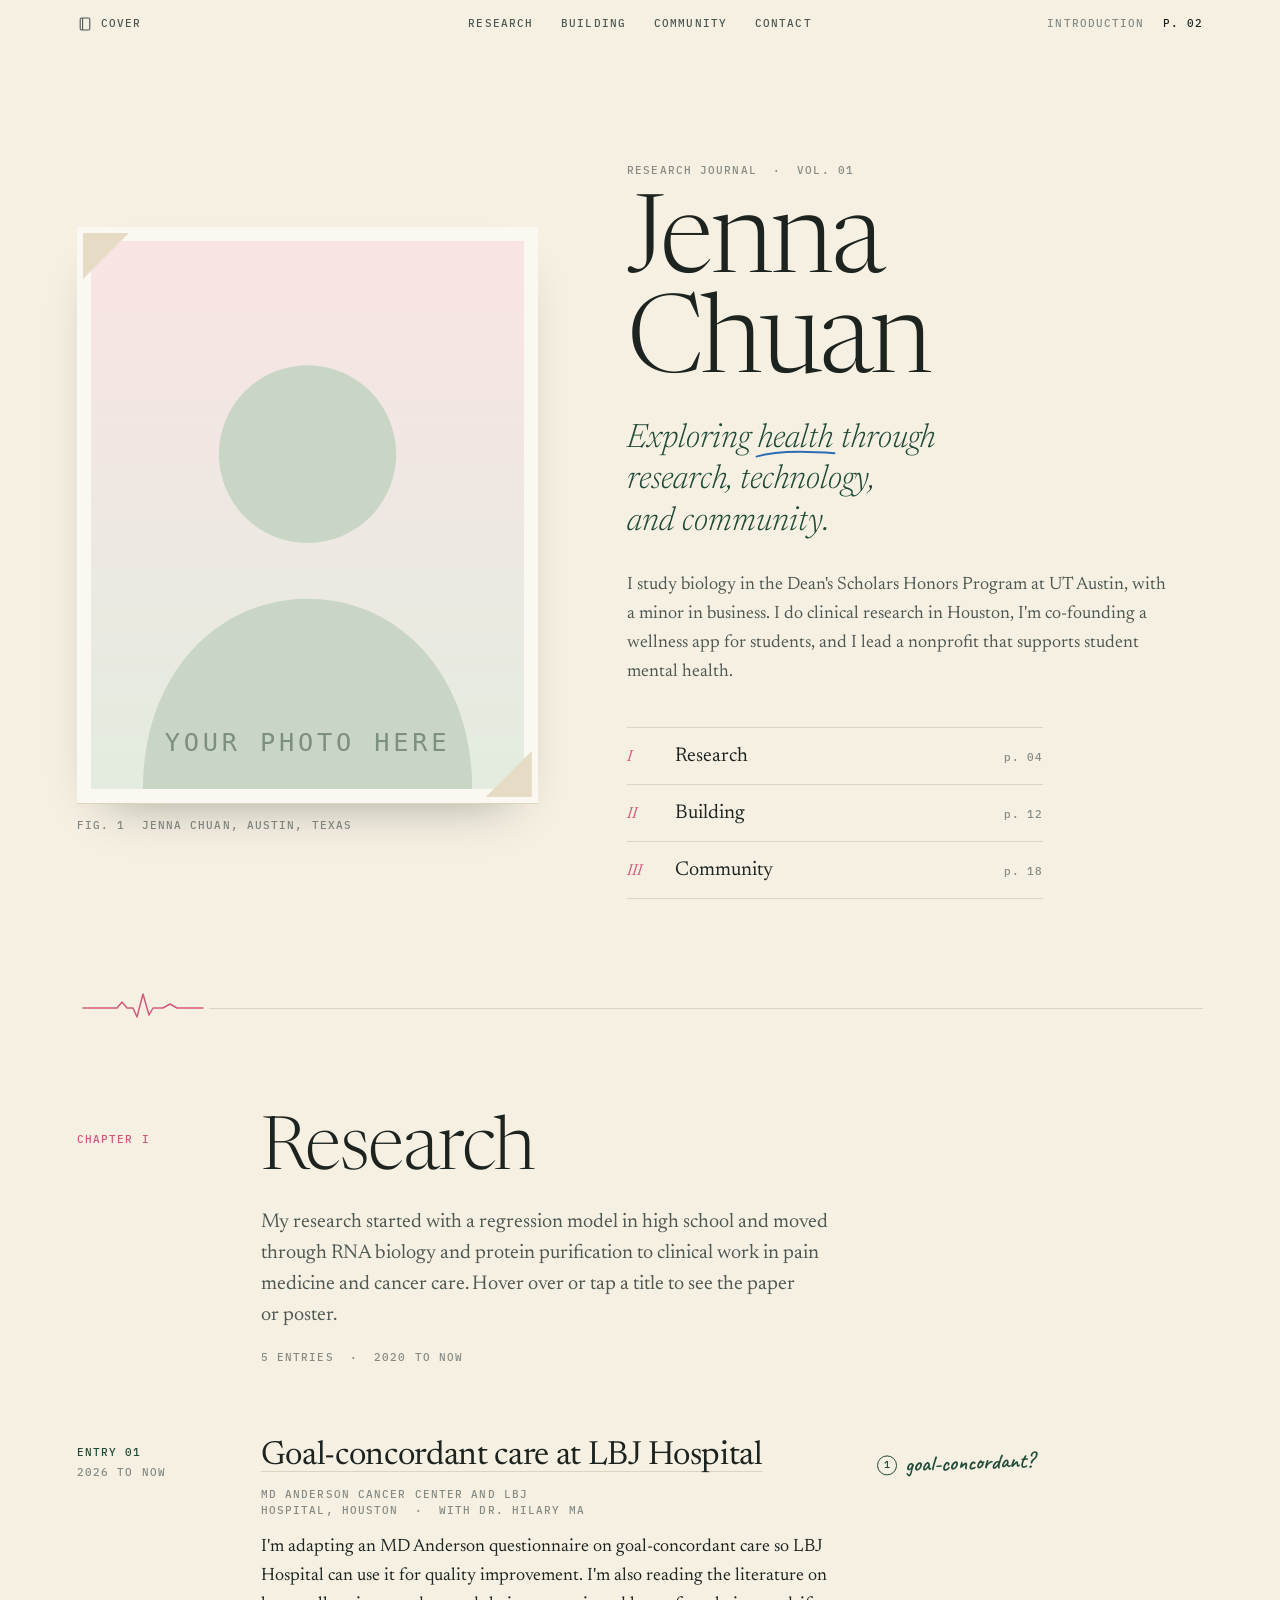
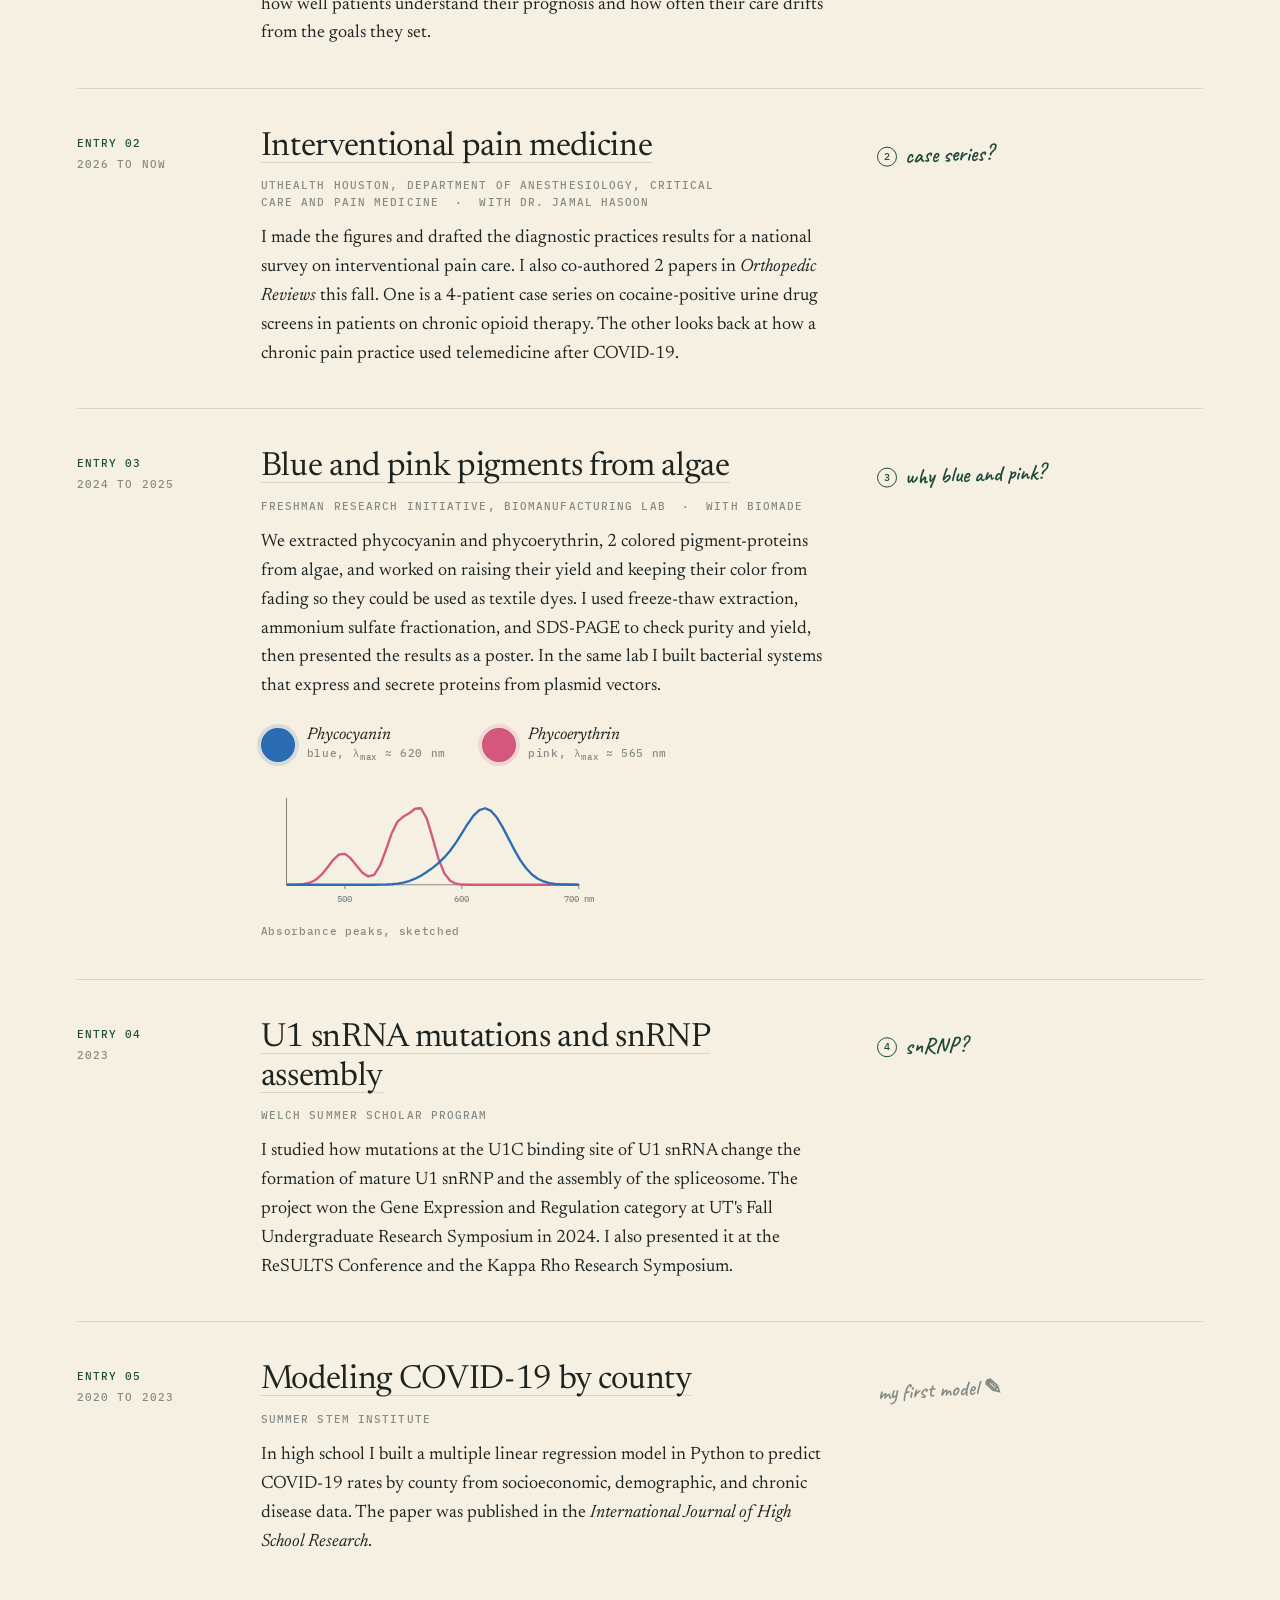
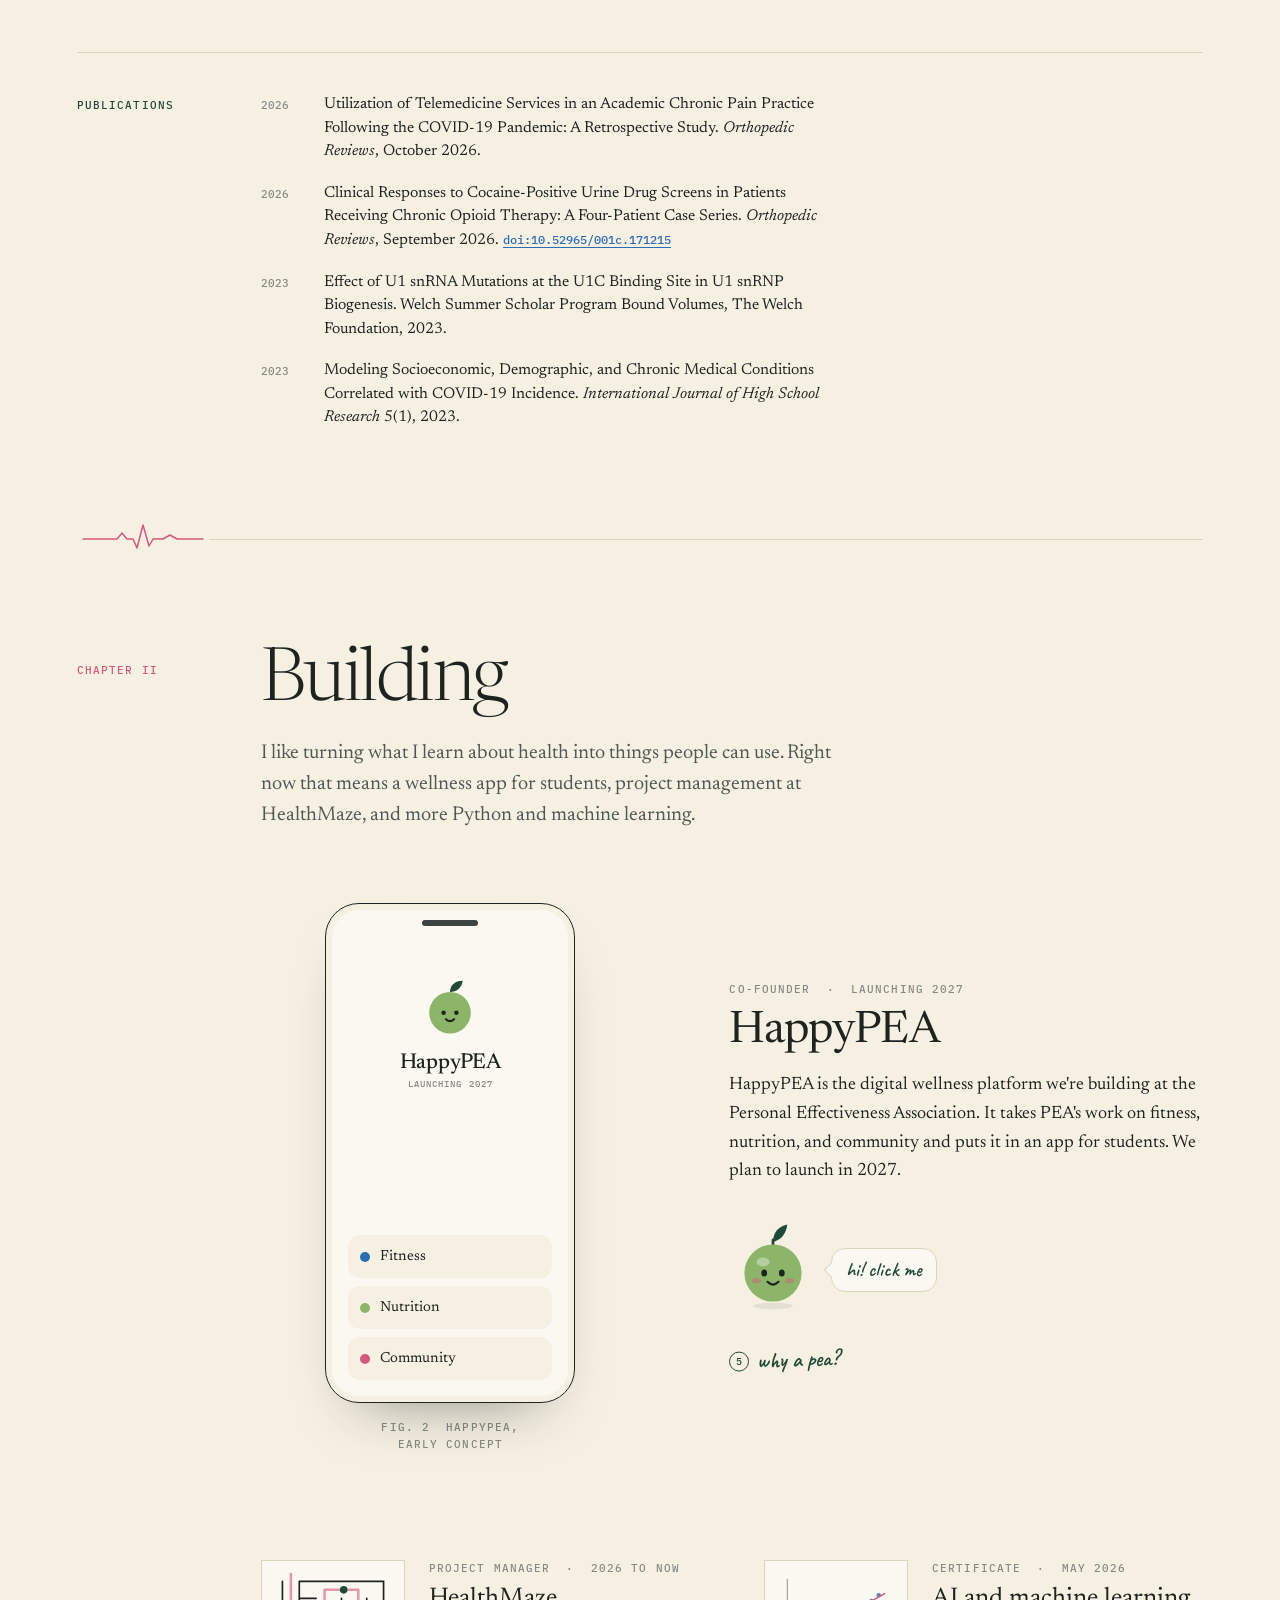
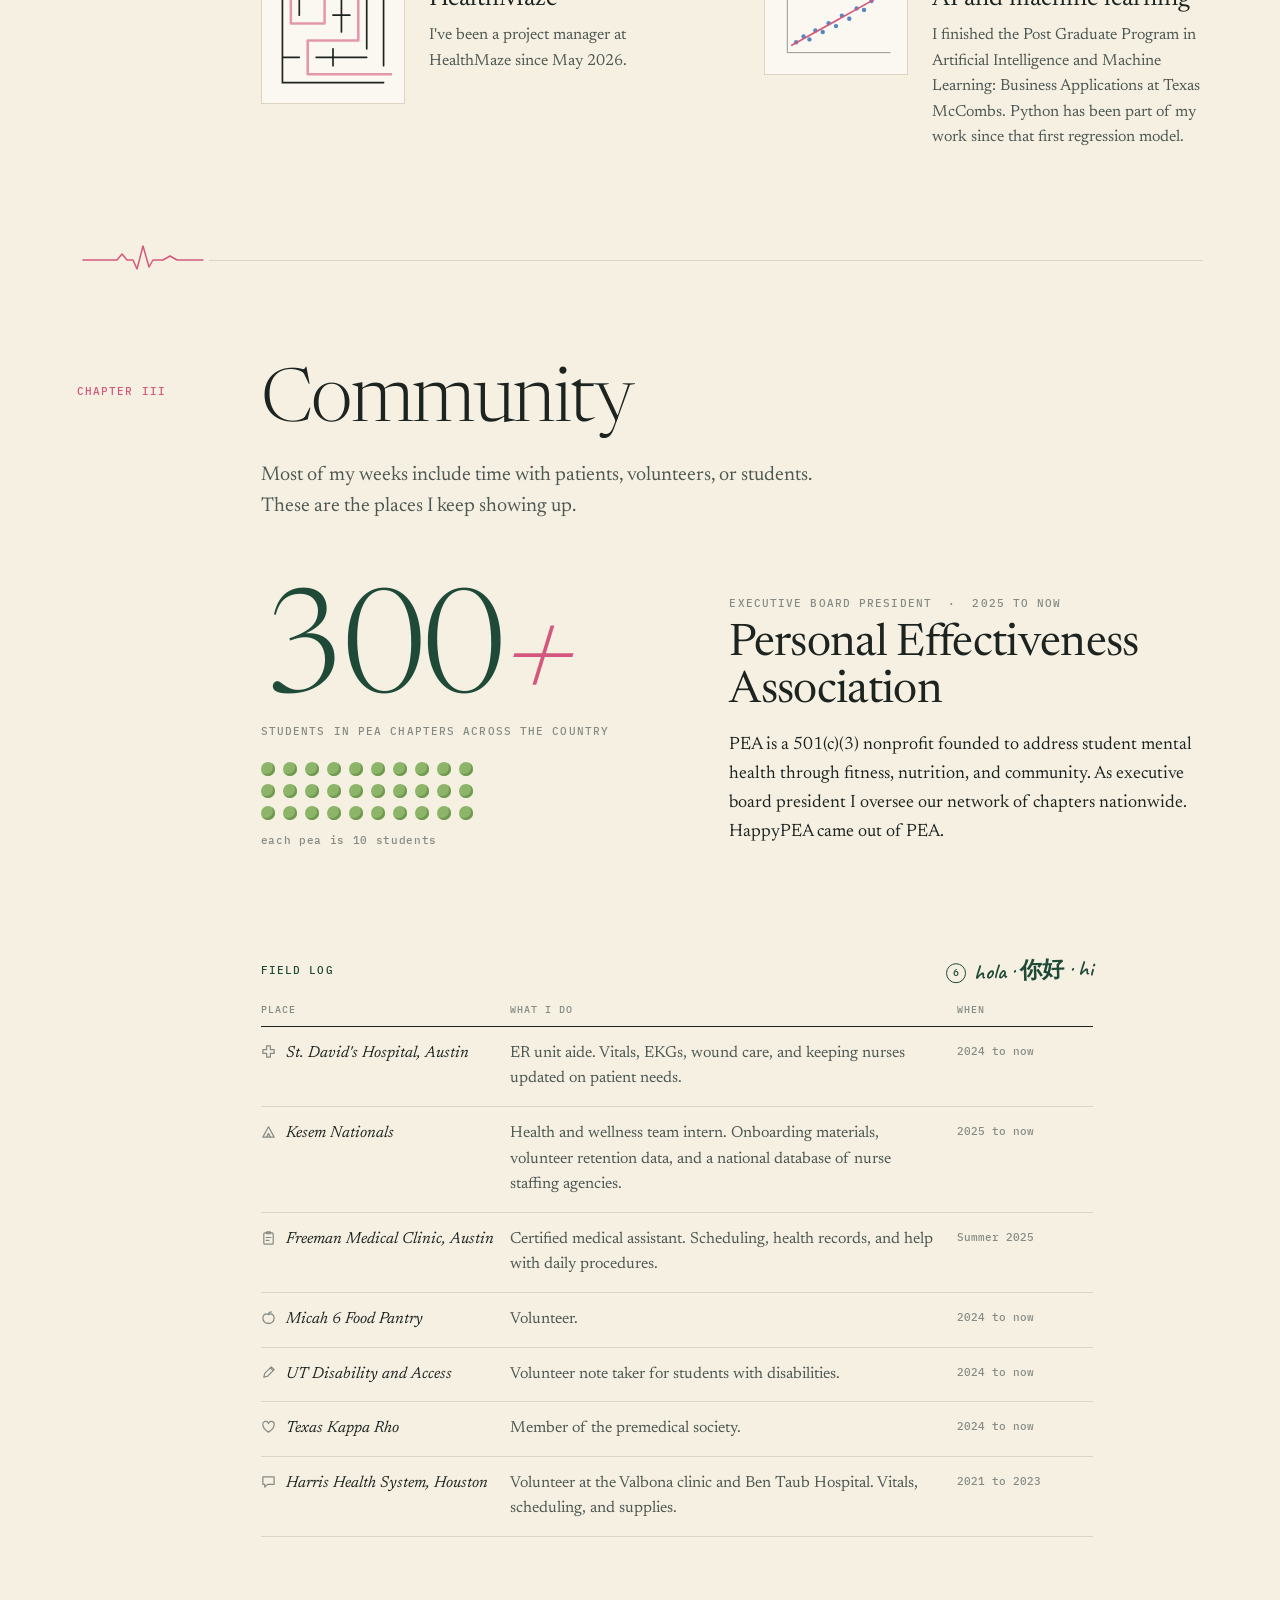
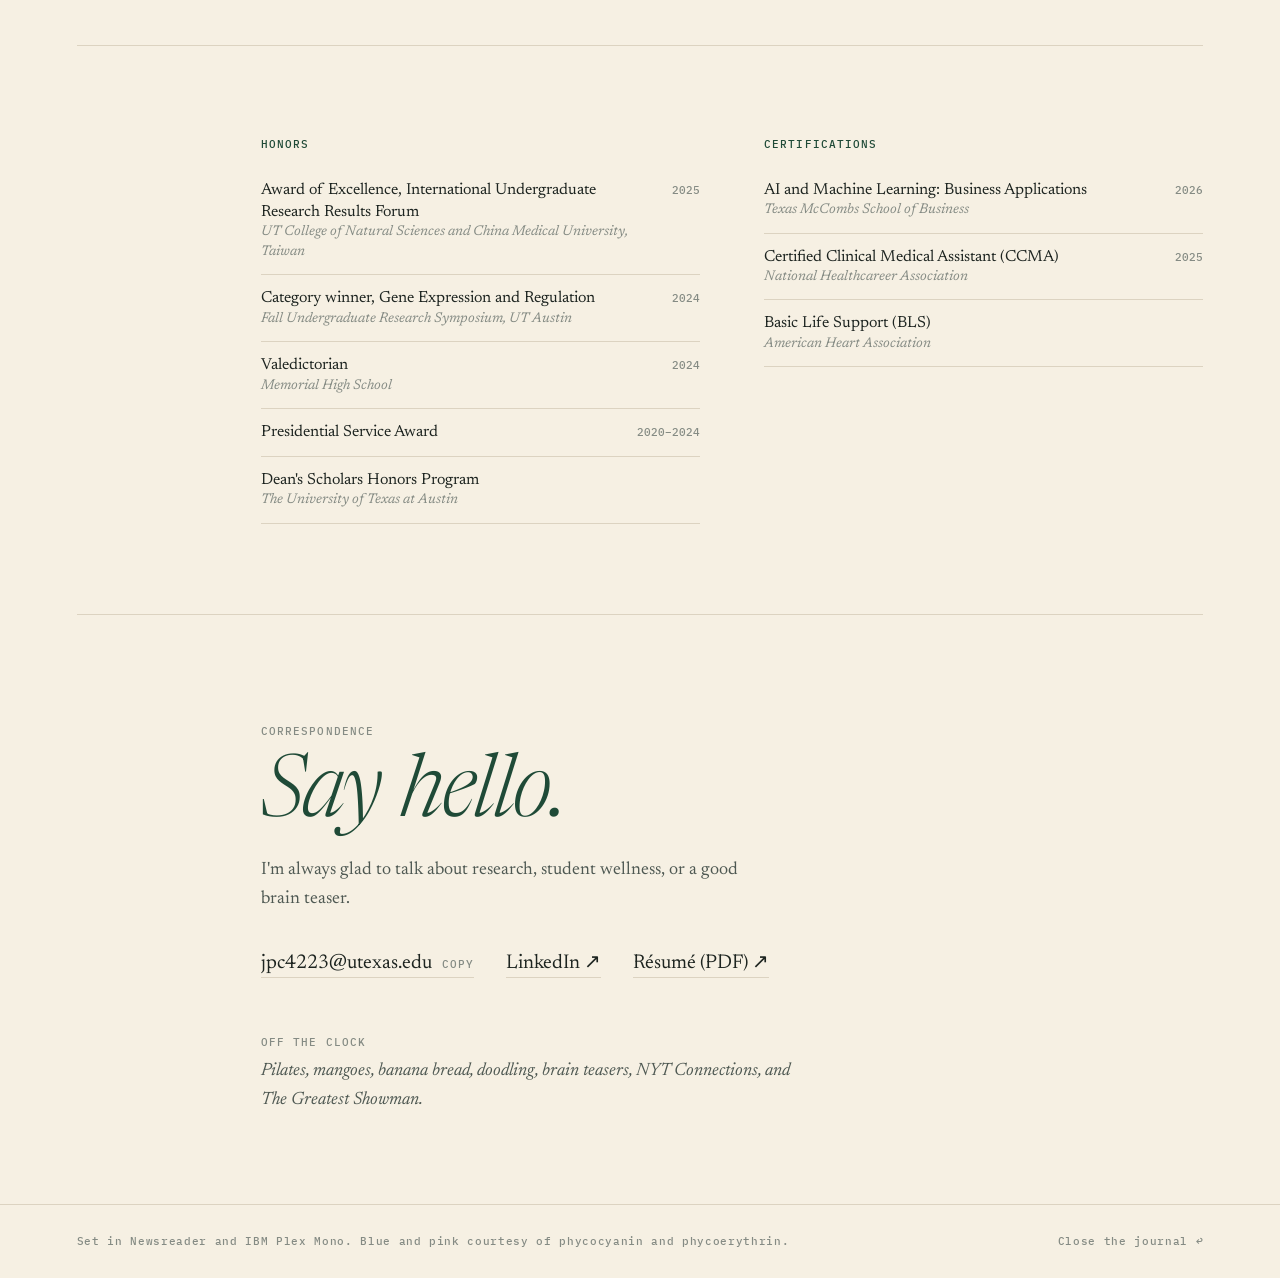
==== commit bbeb6f62: "Remove decorations and click-to-play extras that added clutter Cover: removed the stethoscope, the c" ====
--- a/journal.html
+++ b/journal.html
@@ -28,7 +28,6 @@
       <a href="#community">Community</a>
       <a href="#contact">Contact</a>
     </nav>
-    <svg class="runhead__ecg" viewBox="0 0 1000 20" preserveAspectRatio="none" aria-hidden="true"><path d="M0 12h40l4-3l3 3h6l3 6l4-16l4 14l3-4h8l6-3l6 3h38h40l4-3l3 3h6l3 6l4-16l4 14l3-4h8l6-3l6 3h38h40l4-3l3 3h6l3 6l4-16l4 14l3-4h8l6-3l6 3h38h40l4-3l3 3h6l3 6l4-16l4 14l3-4h8l6-3l6 3h38h40l4-3l3 3h6l3 6l4-16l4 14l3-4h8l6-3l6 3h38h40l4-3l3 3h6l3 6l4-16l4 14l3-4h8l6-3l6 3h38h40l4-3l3 3h6l3 6l4-16l4 14l3-4h8l6-3l6 3h38h40l4-3l3 3h6l3 6l4-16l4 14l3-4h8l6-3l6 3h38" pathLength="1"/></svg>
     <p class="runhead__page" aria-live="polite"><span class="runhead__section">Introduction</span> <span class="runhead__num">p. 02</span></p>
   </header>
 
@@ -38,14 +37,8 @@
       <figure class="portrait">
         <div class="portrait__frame">
           <img src="assets/portrait-placeholder.svg" alt="Portrait of Jenna Chuan" width="400" height="500">
-          <div class="vitals" aria-hidden="true">
-            <span class="vitals__heart">♥</span>
-            <span class="vitals__read"><b>72</b> bpm</span>
-            <svg class="vitals__trace" viewBox="0 0 60 16"><path d="M0 9h16l3-3 3 3h3l2 5 3-13 3 11 2-3h22"/></svg>
-            <span class="vitals__read">SpO<sub>2</sub> <b>99</b>%</span>
-          </div>
         </div>
-        <figcaption class="caption">Fig. 1 &nbsp;Jenna Chuan, Austin, Texas <span class="portrait__hint">· vitals: all good</span></figcaption>
+        <figcaption class="caption">Fig. 1 &nbsp;Jenna Chuan, Austin, Texas</figcaption>
       </figure>
 
       <div class="opening__text">
@@ -63,12 +56,6 @@
           <li><a href="#building"><span class="contents__num">II</span><span class="contents__label">Building</span><span class="contents__page">p. 12</span></a></li>
           <li><a href="#community"><span class="contents__num">III</span><span class="contents__label">Community</span><span class="contents__page">p. 18</span></a></li>
         </ol>
-      </div>
-
-      <div class="doodles" aria-hidden="true">
-        <svg class="doodle doodle--heart" viewBox="0 0 120 70"><path d="M60 62C38 48 26 36 26 24a14 14 0 0 1 34-6 14 14 0 0 1 34 6c0 12-12 24-34 38z" pathLength="1"/><path class="ekg" d="M0 38h40l5-8 5 8h4l4 10 6-28 6 24 4-6h46" pathLength="1"/></svg>
-        <svg class="doodle doodle--pill" viewBox="0 0 70 40"><rect x="6" y="10" width="58" height="20" rx="10" transform="rotate(-18 35 20)" pathLength="1"/><path d="M35 3v34" transform="rotate(-18 35 20)" pathLength="1"/></svg>
-        <svg class="doodle doodle--dna" viewBox="0 0 40 90"><path d="M8 4C8 18 32 18 32 32S8 46 8 60s24 14 24 28M32 4C32 18 8 18 8 32s24 14 24 28S8 74 8 88" pathLength="1"/><path class="rungs" d="M12 11h16M10 25h20M12 53h16M10 67h20M12 81h16" pathLength="1"/></svg>
       </div>
     </section>
 
@@ -163,22 +150,13 @@
                 <path class="spectrum__pc" d="M24.0 92.0 29.5 92.0 35.0 92.0 40.5 92.0 46.0 92.0 51.5 92.0 57.0 92.0 62.5 92.0 68.0 92.0 73.5 92.0 79.0 92.0 84.5 92.0 90.0 92.0 95.5 92.0 101.0 92.0 106.5 92.0 112.0 91.9 117.5 91.8 123.0 91.5 128.5 91.0 134.0 90.0 139.5 88.5 145.0 86.3 150.5 83.5 156.0 80.0 161.5 76.1 167.0 71.6 172.5 66.3 178.0 60.0 183.5 52.3 189.0 43.7 194.5 34.8 200.0 27.0 205.5 21.7 211.0 20.0 216.5 22.5 222.0 28.8 227.5 38.0 233.0 48.6 238.5 59.2 244.0 68.8 249.5 76.5 255.0 82.3 260.5 86.3 266.0 88.9 271.5 90.4 277.0 91.2 282.5 91.6 288.0 91.8 293.5 91.9 299.0 92.0" pathLength="1"/>
                 <g class="spectrum__peaks"><path d="M151.5 20v72" class="pe"/><path d="M211 20v72" class="pc"/></g>
               </svg>
-              <figcaption class="caption">Absorbance, sketched. Hover a pigment.</figcaption>
+              <figcaption class="caption">Absorbance peaks, sketched</figcaption>
             </figure>
           </div>
           <aside class="entry__margin">
             <button type="button" class="note" aria-expanded="false" aria-controls="note-3"><span class="note__mark">3</span>why blue and pink?</button>
             <div class="note__card" id="note-3" hidden>
               <p>The accent colors on this site come from these 2 proteins. SDS-PAGE, a gel that sorts proteins by size, showed how pure each extract was. Cleaner bands meant a purer pigment.</p>
-            </div>
-            <div class="microbe-spot">
-              <button type="button" class="microbe" aria-label="Poke the bacterium">
-                <svg viewBox="0 0 120 40" aria-hidden="true">
-                  <g class="microbe__cell microbe__cell--a"><path class="microbe__tail" d="M40 20c-6-5-10 5-16 0s-10-5-16 0"/><rect x="40" y="10" width="40" height="20" rx="10" class="microbe__body"/><circle cx="54" cy="18" r="1.6" class="microbe__dot"/><circle cx="66" cy="22" r="1.6" class="microbe__dot"/></g>
-                  <g class="microbe__cell microbe__cell--b"><rect x="40" y="10" width="40" height="20" rx="10" class="microbe__body"/><circle cx="60" cy="20" r="1.6" class="microbe__dot"/></g>
-                </svg>
-              </button>
-              <p class="microbe__label" aria-live="polite">poke me</p>
             </div>
           </aside>
           <div class="preview" id="pv-3">
@@ -293,14 +271,13 @@
             <svg class="phone__logo" viewBox="0 0 40 40" aria-hidden="true"><circle cx="20" cy="23" r="13" class="skin"/><path d="M20 10c0-4 3-7 8-7-1 5-4 7-8 7z" class="leaf"/><circle cx="16" cy="23" r="1.4" class="face"/><circle cx="24" cy="23" r="1.4" class="face"/><path d="M17.5 27q2.5 2.4 5 0" class="smile"/></svg>
             <p class="phone__brand">HappyPEA</p>
             <p class="phone__soon">Launching 2027</p>
-            <p class="phone__done" aria-live="polite"></p>
             <ul class="phone__pillars">
-              <li><button type="button" class="pillar" aria-pressed="false"><span class="dot dot--pc"></span>Fitness<span class="pillar__check" aria-hidden="true">✓</span></button></li>
-              <li><button type="button" class="pillar" aria-pressed="false"><span class="dot dot--pea"></span>Nutrition<span class="pillar__check" aria-hidden="true">✓</span></button></li>
-              <li><button type="button" class="pillar" aria-pressed="false"><span class="dot dot--pe"></span>Community<span class="pillar__check" aria-hidden="true">✓</span></button></li>
+              <li><span class="dot dot--pc"></span>Fitness</li>
+              <li><span class="dot dot--pea"></span>Nutrition</li>
+              <li><span class="dot dot--pe"></span>Community</li>
             </ul>
           </div>
-          <figcaption class="caption">Fig. 2 &nbsp;HappyPEA, early concept. Tap the rows.</figcaption>
+          <figcaption class="caption">Fig. 2 &nbsp;HappyPEA, early concept</figcaption>
         </figure>
 
         <div class="feature__text" data-reveal>
@@ -338,7 +315,7 @@
 
       <div class="projects">
         <article class="project" data-reveal>
-          <figure class="project__art maze" data-reveal="place" role="button" tabindex="0" aria-label="Replay the maze">
+          <figure class="project__art maze" data-reveal="place">
             <svg viewBox="0 0 140 140" aria-hidden="true">
               <path class="maze__walls" d="M30 10H130V110M130 130H10V10M30 10V50M30 30H50M80 30V70M70 50H90M110 30V90M10 100H30M50 100H110M70 90V110"/>
               <path class="maze__trail" d="M20 0V60H60V20H100V80H40V120H140" pathLength="1"/>
@@ -355,7 +332,7 @@
         </article>
 
         <article class="project" data-reveal>
-          <figure class="project__art scatter" data-reveal="place" role="button" tabindex="0" aria-label="Replay the regression line">
+          <figure class="project__art scatter" data-reveal="place">
             <svg viewBox="0 0 160 120" aria-hidden="true">
               <path class="scatter__axis" d="M14 8v100h140"/>
               <g class="scatter__dots">
@@ -378,7 +355,7 @@
       <svg class="pulse" data-draw viewBox="0 0 120 32" aria-hidden="true"><path d="M0 16h34l5-6 5 6h6l4 9 6-23 6 21 4-7h10l7-4 7 4h26" pathLength="1"/></svg>
       <header class="chapter__head" data-reveal>
         <p class="chapter__num caption">Chapter III</p>
-        <h2 class="chapter__title">Community <button type="button" class="bandaid" aria-label="Peel the bandage" aria-pressed="false"><span class="bandaid__heart" aria-hidden="true">♥</span><svg class="bandaid__strip" viewBox="0 0 80 28" aria-hidden="true"><rect x="1" y="1" width="78" height="26" rx="13" class="bandaid__tape"/><rect x="28" y="5" width="24" height="18" rx="3" class="bandaid__pad"/><g class="bandaid__holes"><circle cx="12" cy="10" r="1"/><circle cx="18" cy="14" r="1"/><circle cx="12" cy="18" r="1"/><circle cx="62" cy="10" r="1"/><circle cx="68" cy="14" r="1"/><circle cx="62" cy="18" r="1"/></g></svg></button></h2>
+        <h2 class="chapter__title">Community</h2>
         <p class="chapter__intro">Most of my weeks include time with patients, volunteers, or students. These are the places I keep showing up.</p>
       </header>
 
@@ -386,12 +363,12 @@
         <div class="pea-org__count">
           <p class="pea-org__num">300<span>+</span></p>
           <p class="caption">students in PEA chapters across the country</p>
-          <button type="button" class="peas" aria-label="Wave hello from PEA">
+          <div class="peas" aria-hidden="true">
             <i></i><i></i><i></i><i></i><i></i><i></i><i></i><i></i><i></i><i></i>
             <i></i><i></i><i></i><i></i><i></i><i></i><i></i><i></i><i></i><i></i>
             <i></i><i></i><i></i><i></i><i></i><i></i><i></i><i></i><i></i><i></i>
-          </button>
-          <p class="caption peas__key">each pea is 10 students. Click them to say hi.</p>
+          </div>
+          <p class="caption peas__key">each pea is 10 students</p>
         </div>
         <div class="pea-org__text">
           <p class="caption">Executive board president &nbsp;·&nbsp; 2025 to now</p>
@@ -449,7 +426,6 @@
 
     <!-- ============ Correspondence ============ -->
     <section class="contact" id="contact" data-page="28" data-title="Correspondence" data-reveal>
-      <div class="contact__main">
       <p class="caption">Correspondence</p>
       <h2 class="contact__title">Say hello.</h2>
       <p class="contact__lede">I'm always glad to talk about research, student wellness, or a good brain teaser.</p>
@@ -462,22 +438,11 @@
         <a href="assets/Jenna-Chuan-Resume.pdf" target="_blank" rel="noopener">Résumé (PDF) <span aria-hidden="true">↗</span></a>
       </div>
       <p class="contact__off"><span class="caption">Off the clock</span> Pilates, mangoes, banana bread, doodling, brain teasers, NYT Connections, and <cite>The Greatest Showman</cite>.</p>
-      </div>
-
-      <aside class="rx" data-reveal="place" aria-label="A prescription for one conversation">
-        <p class="rx__head"><span class="rx__symbol" aria-hidden="true">℞</span><span class="caption">Jenna Chuan<br>Austin, Texas</span></p>
-        <dl class="rx__lines">
-          <div><dt class="caption">For</dt><dd>You</dd></div>
-          <div><dt class="caption">Take</dt><dd>1 conversation, as needed</dd></div>
-          <div><dt class="caption">Refills</dt><dd>Unlimited</dd></div>
-        </dl>
-        <p class="rx__sign"><svg viewBox="0 0 160 40" aria-hidden="true"><path d="M8 28c6-10 10-20 12-18s-6 22-2 20 8-14 12-12-2 10 2 10 6-8 10-8 2 8 6 8 6-10 10-10-1 9 3 9 8-6 12-6M96 26c4-2 8-6 12-6s0 6 4 6 8-4 12-4 4 4 8 4 8-2 12-2" pathLength="1"/></svg><span class="caption">Signature</span></p>
-      </aside>
     </section>
   </main>
 
   <footer class="colophon">
-    <p class="caption">Made with <span class="beat" aria-label="love">♥</span> in Austin. Set in Newsreader and IBM Plex Mono. Blue and pink courtesy of phycocyanin and phycoerythrin.</p>
+    <p class="caption">Set in Newsreader and IBM Plex Mono. Blue and pink courtesy of phycocyanin and phycoerythrin.</p>
     <a class="caption" href="index.html">Close the journal <span aria-hidden="true">↩</span></a>
   </footer>
 
--- a/journal.css
+++ b/journal.css
@@ -1275,32 +1275,8 @@
 }
 
 /* ==================================================================
-   Small touches: a heartbeat motif and one hands-on moment per section
+   Heartbeat dividers, the absorbance sketch and field log icons
    ================================================================== */
-
-/* EKG reading-progress line under the running head */
-.runhead { position: fixed; }
-
-.runhead__ecg {
-  position: absolute;
-  left: 0;
-  right: 0;
-  bottom: -6px;
-  width: 100%;
-  height: 20px;
-  pointer-events: none;
-  overflow: visible;
-}
-
-.runhead__ecg path {
-  fill: none;
-  stroke: var(--pe);
-  stroke-width: 1.4;
-  stroke-linejoin: round;
-  stroke-dasharray: 1;
-  stroke-dashoffset: var(--read, 1);
-  opacity: 0.75;
-}
 
 /* Hand-drawn heartbeat at the start of each chapter */
 .chapter { border-top-color: transparent; }
@@ -1341,98 +1317,6 @@
   stroke-dashoffset: 0;
   transition: stroke-dashoffset 1.2s var(--ease), stroke 1.2s 1s;
 }
-
-/* Opening doodles draw themselves, then drift */
-.doodles { position: absolute; inset: 0; pointer-events: none; }
-
-.doodle {
-  position: absolute;
-  fill: none;
-  stroke: var(--green);
-  stroke-width: 1.6;
-  stroke-linecap: round;
-  stroke-linejoin: round;
-  opacity: 0.45;
-  animation: drift 7s ease-in-out infinite;
-}
-
-.doodle path,
-.doodle rect {
-  stroke-dasharray: 1;
-  stroke-dashoffset: 1;
-  animation: draw 1.6s var(--ease) forwards;
-}
-
-.doodle--heart { width: 110px; top: 118px; right: 0; animation-delay: -2s; }
-.doodle--heart path:first-child { stroke: var(--pe); animation-delay: 1.5s; }
-.doodle--heart .ekg { animation-delay: 2s; }
-
-.doodle--pill { width: 64px; bottom: 15%; right: 3%; animation-delay: -4s; }
-.doodle--pill rect, .doodle--pill path { stroke: var(--pc); animation-delay: 2.3s; }
-
-.doodle--dna { width: 30px; top: 132px; left: calc(40% + 10px); animation-delay: -1s; }
-.doodle--dna path { animation-delay: 2.6s; }
-.doodle--dna .rungs { stroke-width: 1.1; animation-delay: 3.1s; }
-
-@keyframes drift {
-  50% { transform: translateY(-8px) rotate(2deg); }
-}
-
-/* Portrait: hover to check vitals */
-.vitals {
-  position: absolute;
-  right: 26px;
-  bottom: 26px;
-  display: flex;
-  align-items: center;
-  gap: 10px;
-  padding: 8px 12px;
-  background: color-mix(in srgb, var(--ink) 86%, transparent);
-  color: #e9f3ea;
-  border-radius: 8px;
-  font: 500 0.6875rem/1 var(--mono);
-  letter-spacing: 0.04em;
-  opacity: 0;
-  transform: translateY(8px);
-  transition: opacity 0.3s, transform 0.4s var(--ease);
-}
-
-.vitals b { font-weight: 500; font-size: 0.875rem; color: #9fe0b0; }
-.vitals__heart { color: var(--pe); animation: lubdub 0.83s infinite; display: inline-block; }
-
-.vitals__trace { width: 54px; }
-.vitals__trace path {
-  fill: none;
-  stroke: #9fe0b0;
-  stroke-width: 1.3;
-  stroke-dasharray: 80;
-  stroke-dashoffset: 80;
-}
-
-.portrait:hover .vitals,
-.portrait.is-checked .vitals { opacity: 1; transform: none; }
-
-.portrait:hover .vitals__trace path,
-.portrait.is-checked .vitals__trace path { animation: trace 0.83s linear infinite; }
-
-@keyframes trace {
-  from { stroke-dashoffset: 80; }
-  to { stroke-dashoffset: -80; }
-}
-
-@keyframes lubdub {
-  0%, 100% { transform: scale(1); }
-  12% { transform: scale(1.3); }
-  24% { transform: scale(1); }
-  36% { transform: scale(1.18); }
-  50% { transform: scale(1); }
-}
-
-.portrait__hint { color: var(--pe); opacity: 0; transition: opacity 0.3s; }
-.portrait:hover .portrait__hint,
-.portrait.is-checked .portrait__hint { opacity: 1; }
-
-.portrait__frame { cursor: crosshair; }
 
 /* Absorbance sketch */
 .spectrum { margin: 22px 0 0; max-width: 340px; }
@@ -1458,101 +1342,10 @@
 .spectrum figcaption { margin-top: 6px; letter-spacing: 0.06em; text-transform: none; }
 
 .pigment { cursor: default; }
-.pigment__chip { transition: transform 0.3s var(--ease); }
-.pigment:hover .pigment__chip { transform: scale(1.15); }
 .entry__body:has(.pigment--pc:hover) .spectrum__pe,
 .entry__body:has(.pigment--pe:hover) .spectrum__pc { opacity: 0.15; }
 .entry__body:has(.pigment--pc:hover) .spectrum__peaks .pc,
 .entry__body:has(.pigment--pe:hover) .spectrum__peaks .pe { opacity: 1; }
-
-/* A bacterium that swims in the margin and divides when poked */
-.microbe-spot { margin-top: 64px; display: flex; flex-direction: column; align-items: flex-start; gap: 2px; }
-
-.microbe {
-  all: unset;
-  cursor: pointer;
-  width: 120px;
-  animation: swim 6s ease-in-out infinite;
-  -webkit-tap-highlight-color: transparent;
-}
-
-.microbe:focus-visible { outline: 2px solid var(--green); outline-offset: 4px; border-radius: 8px; }
-.microbe svg { width: 100%; overflow: visible; }
-.microbe__body { fill: var(--green-wash); stroke: var(--green); stroke-width: 1.6; }
-.microbe__dot { fill: var(--green); opacity: 0.5; }
-.microbe__tail { fill: none; stroke: var(--green); stroke-width: 1.4; stroke-linecap: round; animation: wag 0.6s ease-in-out infinite alternate; transform-box: fill-box; transform-origin: right center; }
-.microbe__cell { transform-box: view-box; transition: transform 0.9s var(--ease), opacity 0.4s; }
-.microbe__cell--b { opacity: 0; }
-
-.microbe.is-dividing { animation-play-state: paused; }
-.microbe.is-dividing .microbe__cell--a { transform: translateX(-18px) scaleX(0.92); }
-.microbe.is-dividing .microbe__cell--b { opacity: 1; transform: translateX(26px) scaleX(0.92); }
-
-.microbe__label { font: 600 1.15rem/1 var(--hand); color: var(--ink-3); transform: rotate(-3deg); transition: color 0.3s; }
-.microbe.is-dividing + .microbe__label { color: var(--pe); }
-
-@keyframes swim {
-  0%, 100% { transform: translate(0, 0); }
-  25% { transform: translate(10px, -4px) rotate(-3deg); }
-  50% { transform: translate(18px, 2px); }
-  75% { transform: translate(6px, 5px) rotate(3deg); }
-}
-
-@keyframes wag { to { transform: scaleY(-1); } }
-
-/* Phone: tap the pillars to check them off */
-.phone__pillars li { padding: 0; background: none; }
-
-.pillar {
-  all: unset;
-  box-sizing: border-box;
-  cursor: pointer;
-  width: 100%;
-  display: flex;
-  align-items: center;
-  gap: 10px;
-  padding: 10px 12px;
-  border-radius: 12px;
-  background: var(--ivory);
-  font-size: 0.9rem;
-  transition: background-color 0.3s, transform 0.2s;
-}
-
-.pillar:active { transform: scale(0.97); }
-.pillar:focus-visible { outline: 2px solid var(--green); outline-offset: 2px; }
-.pillar .dot { transition: transform 0.3s var(--ease); }
-.pillar__check { margin-left: auto; color: var(--green); opacity: 0; transform: scale(0.4); transition: opacity 0.2s, transform 0.35s var(--ease); }
-.pillar[aria-pressed="true"] { background: var(--green-wash); }
-.pillar[aria-pressed="true"] .dot { transform: scale(1.35); }
-.pillar[aria-pressed="true"] .pillar__check { opacity: 1; transform: none; }
-
-.phone__done {
-  min-height: 1.3em;
-  margin-top: 18px;
-  font: 600 1.15rem/1.2 var(--hand);
-  color: var(--pe);
-  text-align: center;
-}
-
-.phone.is-complete .phone__logo { animation: hop 0.7s var(--ease); }
-
-@keyframes hop {
-  40% { transform: translateY(-10px) scale(1.06); }
-}
-
-/* Replayable project art */
-.project__art[role="button"] { cursor: pointer; transition: border-color 0.2s; }
-.project__art[role="button"]:hover { border-color: var(--ink-3); }
-
-/* PEA: hover a pea to make it hop, click to start a wave */
-.peas { all: unset; cursor: pointer; display: grid; grid-template-columns: repeat(10, 14px); gap: 8px; margin-top: 22px; }
-.peas:focus-visible { outline: 2px solid var(--green); outline-offset: 6px; border-radius: 4px; }
-.peas i:hover { transform: translateY(-5px) !important; transition-delay: 0s !important; }
-.peas.is-waving i { animation: wave 0.6s var(--ease); animation-delay: calc(var(--i) * 28ms); }
-
-@keyframes wave {
-  40% { transform: translateY(-9px); background: var(--pe); box-shadow: inset -2px -2px 0 #b8456a; }
-}
 
 /* Field log icons */
 .log__icon {
@@ -1570,116 +1363,22 @@
 
 .log__table tbody tr:hover .log__icon { stroke: var(--pe); transform: rotate(-10deg) scale(1.2); }
 
-/* Band-aid on the Community title */
-.bandaid {
-  all: unset;
-  cursor: pointer;
-  position: relative;
-  display: inline-block;
-  width: 0.95em;
-  height: 0.35em;
-  margin-left: 0.15em;
-  vertical-align: 0.42em;
-  -webkit-tap-highlight-color: transparent;
-}
-
-.bandaid:focus-visible { outline: 2px solid var(--green); outline-offset: 6px; border-radius: 6px; }
-
-.bandaid__strip {
-  position: absolute;
-  inset: 0;
-  width: 100%;
-  overflow: visible;
-  transform: rotate(-24deg);
-  transform-origin: 10% 50%;
-  transition: transform 0.6s var(--ease), filter 0.6s;
-}
-
-.bandaid__tape { fill: #ecc9a2; stroke: #d9b088; stroke-width: 1; }
-.bandaid__pad { fill: #f6e3cd; }
-.bandaid__holes { fill: #c99b72; }
-
-.bandaid__heart {
-  position: absolute;
-  inset: 0;
-  display: grid;
-  place-items: center;
-  font-size: 0.3em;
-  color: var(--pe);
-  opacity: 0;
-  transition: opacity 0.4s 0.2s;
-}
-
-.bandaid:hover .bandaid__strip { transform: rotate(-28deg) translateY(-2px); }
-.bandaid[aria-pressed="true"] .bandaid__strip { transform: rotate(-70deg) translate(-4px, -30px); filter: drop-shadow(0 6px 6px rgba(29, 36, 32, 0.2)); }
-.bandaid[aria-pressed="true"] .bandaid__heart { opacity: 1; animation: lubdub 1.2s 0.6s infinite; }
-
-/* Prescription card in Correspondence */
-@media (min-width: 900px) {
-  .contact {
-    display: grid;
-    grid-template-columns: minmax(0, 1fr) auto;
-    gap: 48px;
-    align-items: start;
-  }
-}
-
-.rx {
-  width: min(280px, 100%);
-  margin-top: 40px;
-  padding: 22px 22px 18px;
-  background: #fffdf8;
-  border: 1px solid var(--rule);
-  border-top: 6px solid var(--green);
-  box-shadow: 0 24px 40px -30px rgba(29, 36, 32, 0.5);
-  rotate: 2.5deg;
-}
-
-.rx__head { display: flex; align-items: center; gap: 14px; padding-bottom: 12px; border-bottom: 1px solid var(--rule); }
-.rx__symbol { font: italic 400 2.6rem/1 var(--serif); color: var(--pe); }
-.rx__head .caption { letter-spacing: 0.08em; line-height: 1.5; }
-
-.rx__lines { margin: 14px 0 0; display: grid; gap: 10px; }
-.rx__lines div { display: grid; grid-template-columns: 4.5rem 1fr; align-items: baseline; }
-.rx__lines dd { margin: 0; font-style: italic; font-size: 1.02rem; border-bottom: 1px dotted var(--rule); }
-
-.rx__sign { margin-top: 18px; }
-.rx__sign svg { width: 150px; display: block; }
-.rx__sign path { fill: none; stroke: var(--green); stroke-width: 1.6; stroke-linecap: round; stroke-linejoin: round; stroke-dasharray: 1; stroke-dashoffset: 1; }
-.rx:not(.is-pending) .rx__sign path { stroke-dashoffset: 0; transition: stroke-dashoffset 1.8s 0.7s var(--ease); }
-.rx__sign .caption { display: block; border-top: 1px solid var(--ink-3); padding-top: 4px; width: 150px; }
-
-/* Copy email: a heart floats up */
-.contact__email { position: relative; }
-
-.float-heart {
-  position: absolute;
-  left: 50%;
-  top: -6px;
-  color: var(--pe);
-  font-size: 1.1rem;
-  pointer-events: none;
-  animation: float-up 1.2s var(--ease) forwards;
-}
-
-@keyframes float-up {
-  to { transform: translate(-50%, -40px) scale(1.4); opacity: 0; }
-  from { transform: translate(-50%, 0) scale(0.6); opacity: 1; }
-}
-
-/* Footer heart */
-.beat { display: inline-block; color: var(--pe); animation: lubdub 1.6s infinite; }
+/* Narrower screens: give the top bar and the small projects more room */
+@media (max-width: 1000px) {
+  .runhead__section { display: none; }
+  .runhead__nav { gap: 20px; }
+}
 
 @media (max-width: 1100px) {
-  .doodle--dna { display: none; }
-}
-
-@media (max-width: 760px) {
-  .doodle--heart { top: 70px; right: -6px; width: 84px; }
-  .doodle--pill { display: none; }
-  .microbe-spot { margin-top: 20px; }
-  .peas { grid-template-columns: repeat(10, 12px); gap: 7px; }
-  .rx { margin-top: 48px; }
+  .projects { grid-template-columns: minmax(0, 36rem); }
+}
+
+/* Captions wrap evenly instead of leaving one word on its own line */
+.caption { text-wrap: balance; }
+
+@media (max-width: 520px) {
+  .project { grid-template-columns: minmax(0, 1fr); gap: 16px; }
+  .project__art { max-width: 11rem; }
 }
 
 @media (prefers-reduced-motion: reduce) {
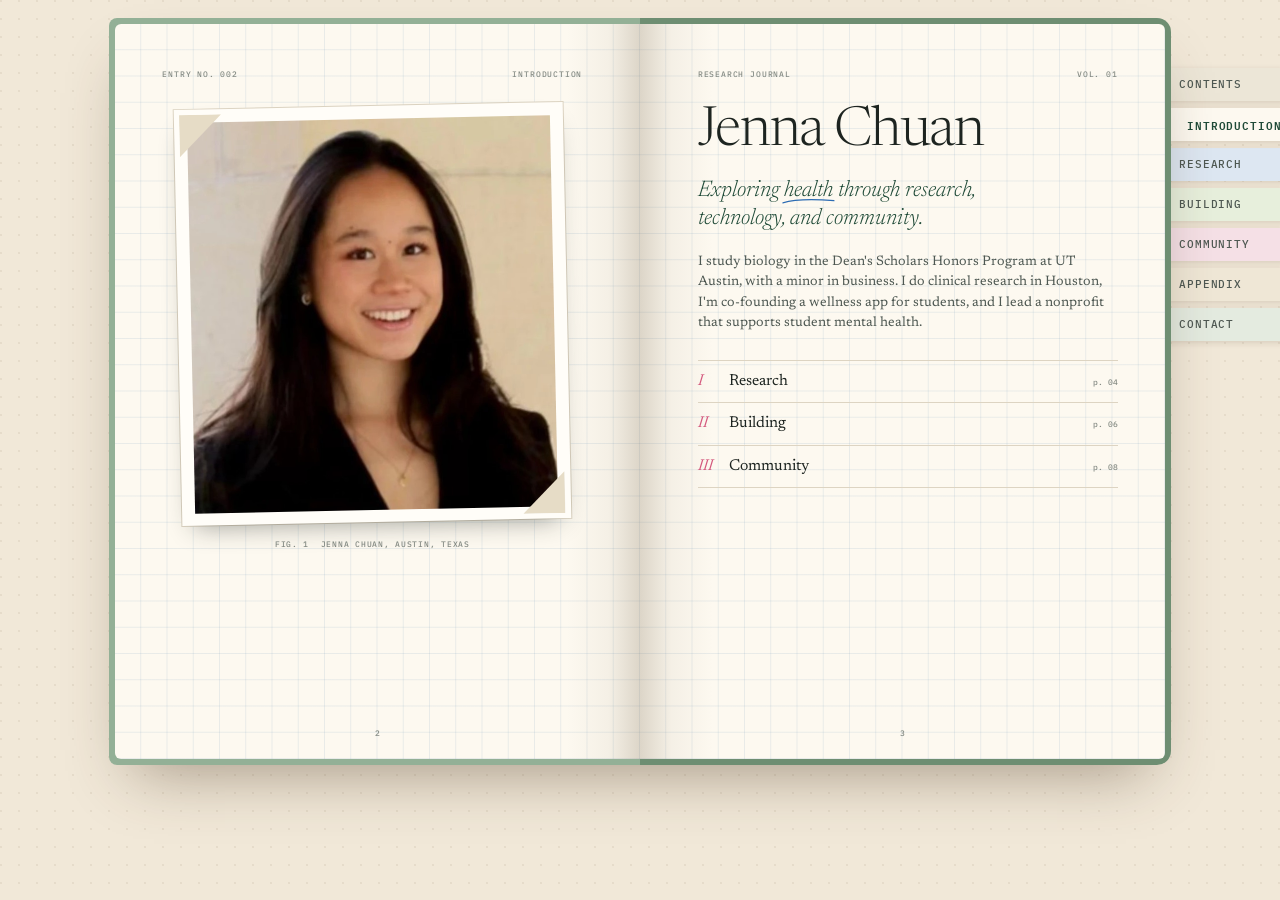
==== commit fcca5e79: "Turn the site into one book: flip to a section, zoom in, use tabs The separate scrolling journal pag" ====
--- a/journal.html
+++ b/journal.html
@@ -2,450 +2,13 @@
 <html lang="en">
 <head>
   <meta charset="utf-8">
-  <meta name="viewport" content="width=device-width, initial-scale=1, viewport-fit=cover">
   <title>Jenna Chuan · Research Journal</title>
-  <meta name="description" content="Jenna Chuan studies biology at UT Austin and works on health through research, technology, and community.">
-  <meta name="theme-color" content="#f6f0e3">
-  <link rel="icon" href="data:image/svg+xml,%3Csvg xmlns='http://www.w3.org/2000/svg' viewBox='0 0 32 32'%3E%3Crect x='6' y='3' width='21' height='26' rx='3' fill='%2391ad94'/%3E%3Crect x='6' y='3' width='5' height='26' rx='2' fill='%23627f66'/%3E%3Crect x='13' y='17' width='11' height='6' rx='1.5' fill='%23fbf6ea'/%3E%3C/svg%3E">
-
-  <link rel="preconnect" href="https://fonts.googleapis.com">
-  <link rel="preconnect" href="https://fonts.gstatic.com" crossorigin>
-  <link rel="stylesheet" href="https://fonts.googleapis.com/css2?family=Caveat:wght@500;600&family=IBM+Plex+Mono:wght@400;500&family=Newsreader:ital,opsz,wght@0,6..72,300..600;1,6..72,300..500&display=swap">
-  <link rel="stylesheet" href="journal.css">
+  <meta name="robots" content="noindex">
+  <!-- The journal now lives inside the book on the home page -->
+  <meta http-equiv="refresh" content="0; url=index.html#intro">
+  <script>location.replace('index.html' + (location.hash || '#intro'));</script>
 </head>
 <body>
-  <a class="skip" href="#research">Skip to research</a>
-
-  <!-- Running head, like the top line of a printed book -->
-  <header class="runhead">
-    <a class="runhead__cover" href="index.html" aria-label="Back to the cover">
-      <svg viewBox="0 0 20 20" aria-hidden="true"><rect x="4" y="2.5" width="12" height="15" rx="1.5"/><path d="M7 2.5v15"/></svg>
-      <span>Cover</span>
-    </a>
-    <nav class="runhead__nav" aria-label="Sections">
-      <a href="#research">Research</a>
-      <a href="#building">Building</a>
-      <a href="#community">Community</a>
-      <a href="#contact">Contact</a>
-    </nav>
-    <p class="runhead__page" aria-live="polite"><span class="runhead__section">Introduction</span> <span class="runhead__num">p. 02</span></p>
-  </header>
-
-  <main>
-    <!-- ============ Opening ============ -->
-    <section class="opening" id="intro" data-page="02" data-title="Introduction">
-      <figure class="portrait">
-        <div class="portrait__frame">
-          <img src="assets/portrait-placeholder.svg" alt="Portrait of Jenna Chuan" width="400" height="500">
-        </div>
-        <figcaption class="caption">Fig. 1 &nbsp;Jenna Chuan, Austin, Texas</figcaption>
-      </figure>
-
-      <div class="opening__text">
-        <p class="caption opening__eyebrow">Research journal &nbsp;·&nbsp; Vol. 01</p>
-        <h1 class="opening__name">Jenna Chuan</h1>
-        <p class="opening__tagline">
-          Exploring
-          <span class="stroke">health<svg viewBox="0 0 200 20" preserveAspectRatio="none" aria-hidden="true"><path d="M3 13c38-7 92-10 194-5"/></svg></span>
-          through research, technology, and community.
-        </p>
-        <p class="opening__lede">I study biology in the Dean's Scholars Honors Program at UT Austin, with a minor in business. I do clinical research in Houston, I'm co-founding a wellness app for students, and I lead a nonprofit that supports student mental health.</p>
-
-        <ol class="contents" aria-label="In this journal">
-          <li><a href="#research"><span class="contents__num">I</span><span class="contents__label">Research</span><span class="contents__page">p. 04</span></a></li>
-          <li><a href="#building"><span class="contents__num">II</span><span class="contents__label">Building</span><span class="contents__page">p. 12</span></a></li>
-          <li><a href="#community"><span class="contents__num">III</span><span class="contents__label">Community</span><span class="contents__page">p. 18</span></a></li>
-        </ol>
-      </div>
-    </section>
-
-    <!-- ============ I. Research ============ -->
-    <section class="chapter" id="research" data-page="04" data-title="Research">
-      <svg class="pulse" data-draw viewBox="0 0 120 32" aria-hidden="true"><path d="M0 16h34l5-6 5 6h6l4 9 6-23 6 21 4-7h10l7-4 7 4h26" pathLength="1"/></svg>
-      <header class="chapter__head" data-reveal>
-        <p class="chapter__num caption">Chapter I</p>
-        <h2 class="chapter__title">Research</h2>
-        <p class="chapter__intro">My research started with a regression model in high school and moved through RNA biology and protein purification to clinical work in pain medicine and cancer care. Hover over or tap a title to see the paper or poster.</p>
-        <p class="caption">5 entries &nbsp;·&nbsp; 2020 to now</p>
-      </header>
-
-      <ol class="entries">
-        <!-- Entry 01 -->
-        <li class="entry" data-reveal>
-          <p class="entry__meta caption"><span>Entry 01</span><span>2026 to now</span></p>
-          <div class="entry__body">
-            <h3 class="entry__title"><button type="button" class="entry__toggle" aria-expanded="false" aria-controls="pv-1">Goal-concordant care at LBJ Hospital</button></h3>
-            <p class="entry__where caption">MD Anderson Cancer Center and LBJ Hospital, Houston &nbsp;·&nbsp; with Dr. Hilary Ma</p>
-            <p>I'm adapting an MD Anderson questionnaire on goal-concordant care so LBJ Hospital can use it for quality improvement. I'm also reading the literature on how well patients understand their prognosis and how often their care drifts from the goals they set.</p>
-          </div>
-          <aside class="entry__margin">
-            <button type="button" class="note" aria-expanded="false" aria-controls="note-1"><span class="note__mark">1</span>goal-concordant?</button>
-            <div class="note__card" id="note-1" hidden>
-              <p>Care that matches the goals a patient says matter most to them. The questionnaire asks patients about those goals so the care team can compare them with the plan.</p>
-            </div>
-          </aside>
-          <div class="preview" id="pv-1">
-            <div class="preview__inner">
-              <figure class="pv pv--form" aria-label="Preview of the questionnaire">
-                <p class="pv__mast">LBJ Hospital &nbsp;·&nbsp; Quality improvement</p>
-                <p class="pv__title">Goal-concordant care questionnaire</p>
-                <p class="pv__sub">Adapted from MD Anderson Cancer Center</p>
-                <div class="pv__q"><span class="bar w80"></span><span class="boxes"><i></i><i></i><i></i><i></i></span></div>
-                <div class="pv__q"><span class="bar w60"></span><span class="boxes"><i></i><i class="on"></i><i></i><i></i></span></div>
-                <div class="pv__q"><span class="bar w70"></span><span class="boxes"><i></i><i></i><i class="on"></i><i></i></span></div>
-                <div class="pv__q"><span class="bar w50"></span><span class="boxes"><i class="on"></i><i></i><i></i><i></i></span></div>
-                <figcaption class="pv__cap">Questionnaire draft, 2026</figcaption>
-              </figure>
-            </div>
-          </div>
-        </li>
-
-        <!-- Entry 02 -->
-        <li class="entry" data-reveal>
-          <p class="entry__meta caption"><span>Entry 02</span><span>2026 to now</span></p>
-          <div class="entry__body">
-            <h3 class="entry__title"><button type="button" class="entry__toggle" aria-expanded="false" aria-controls="pv-2">Interventional pain medicine</button></h3>
-            <p class="entry__where caption">UTHealth Houston, Department of Anesthesiology, Critical Care and Pain Medicine &nbsp;·&nbsp; with Dr. Jamal Hasoon</p>
-            <p>I made the figures and drafted the diagnostic practices results for a national survey on interventional pain care. I also co-authored 2 papers in <cite>Orthopedic Reviews</cite> this fall. One is a 4-patient case series on cocaine-positive urine drug screens in patients on chronic opioid therapy. The other looks back at how a chronic pain practice used telemedicine after COVID-19.</p>
-          </div>
-          <aside class="entry__margin">
-            <button type="button" class="note" aria-expanded="false" aria-controls="note-2"><span class="note__mark">2</span>case series?</button>
-            <div class="note__card" id="note-2" hidden>
-              <p>A detailed report on a small group of patients, here 4, who share a clinical situation. It records how each case was handled so other clinicians can learn from it.</p>
-            </div>
-          </aside>
-          <div class="preview" id="pv-2">
-            <div class="preview__inner">
-              <figure class="pv pv--paper" aria-label="Preview of the case series">
-                <p class="pv__mast">Orthopedic Reviews</p>
-                <p class="pv__tag">Case series &nbsp;·&nbsp; Sep 2026</p>
-                <p class="pv__title">Clinical Responses to Cocaine-Positive Urine Drug Screens in Patients Receiving Chronic Opioid Therapy: A Four-Patient Case Series</p>
-                <span class="bar w60 thin"></span>
-                <div class="pv__cols">
-                  <div><span class="bar"></span><span class="bar"></span><span class="bar w80"></span><span class="bar"></span><span class="bar w60"></span></div>
-                  <div><span class="bar"></span><span class="bar w90"></span><span class="bar"></span><span class="bar w70"></span><span class="bar"></span></div>
-                </div>
-                <figcaption class="pv__cap">doi 10.52965/001c.171215</figcaption>
-              </figure>
-            </div>
-          </div>
-        </li>
-
-        <!-- Entry 03 -->
-        <li class="entry" data-reveal>
-          <p class="entry__meta caption"><span>Entry 03</span><span>2024 to 2025</span></p>
-          <div class="entry__body">
-            <h3 class="entry__title"><button type="button" class="entry__toggle" aria-expanded="false" aria-controls="pv-3">Blue and pink pigments from algae</button></h3>
-            <p class="entry__where caption">Freshman Research Initiative, Biomanufacturing Lab &nbsp;·&nbsp; with BioMADE</p>
-            <p>We extracted phycocyanin and phycoerythrin, 2 colored pigment-proteins from algae, and worked on raising their yield and keeping their color from fading so they could be used as textile dyes. I used freeze-thaw extraction, ammonium sulfate fractionation, and SDS-PAGE to check purity and yield, then presented the results as a poster. In the same lab I built bacterial systems that express and secrete proteins from plasmid vectors.</p>
-            <div class="pigments" aria-label="The two pigments">
-              <div class="pigment pigment--pc"><span class="pigment__chip"></span><span class="pigment__name">Phycocyanin</span><span class="caption">blue, λ<sub>max</sub> ≈ 620 nm</span></div>
-              <div class="pigment pigment--pe"><span class="pigment__chip"></span><span class="pigment__name">Phycoerythrin</span><span class="caption">pink, λ<sub>max</sub> ≈ 565 nm</span></div>
-            </div>
-            <figure class="spectrum" data-draw aria-label="Sketch of the absorbance peaks of the two pigments">
-              <svg viewBox="0 0 320 112">
-                <path class="spectrum__axis" d="M24 92h276M24 92V10"/>
-                <g class="spectrum__ticks"><path d="M79 92v4M189 92v4M299 92v4"/><text x="79" y="108">500</text><text x="189" y="108">600</text><text x="299" y="108">700 nm</text></g>
-                <path class="spectrum__pe" d="M24.0 92.0 29.5 92.0 35.0 91.8 40.5 91.3 46.0 90.1 51.5 87.3 57.0 82.5 62.5 75.7 68.0 68.5 73.5 63.5 79.0 63.0 84.5 67.2 90.0 74.1 95.5 80.7 101.0 84.2 106.5 82.6 112.0 74.1 117.5 59.5 123.0 43.6 128.5 32.6 134.0 27.8 139.5 24.7 145.0 20.5 150.5 20.0 156.0 29.5 161.5 47.9 167.0 67.4 172.5 81.2 178.0 88.3 183.5 91.0 189.0 91.8 194.5 92.0 200.0 92.0 205.5 92.0 211.0 92.0 216.5 92.0 222.0 92.0 227.5 92.0 233.0 92.0 238.5 92.0 244.0 92.0 249.5 92.0 255.0 92.0 260.5 92.0 266.0 92.0 271.5 92.0 277.0 92.0 282.5 92.0 288.0 92.0 293.5 92.0 299.0 92.0" pathLength="1"/>
-                <path class="spectrum__pc" d="M24.0 92.0 29.5 92.0 35.0 92.0 40.5 92.0 46.0 92.0 51.5 92.0 57.0 92.0 62.5 92.0 68.0 92.0 73.5 92.0 79.0 92.0 84.5 92.0 90.0 92.0 95.5 92.0 101.0 92.0 106.5 92.0 112.0 91.9 117.5 91.8 123.0 91.5 128.5 91.0 134.0 90.0 139.5 88.5 145.0 86.3 150.5 83.5 156.0 80.0 161.5 76.1 167.0 71.6 172.5 66.3 178.0 60.0 183.5 52.3 189.0 43.7 194.5 34.8 200.0 27.0 205.5 21.7 211.0 20.0 216.5 22.5 222.0 28.8 227.5 38.0 233.0 48.6 238.5 59.2 244.0 68.8 249.5 76.5 255.0 82.3 260.5 86.3 266.0 88.9 271.5 90.4 277.0 91.2 282.5 91.6 288.0 91.8 293.5 91.9 299.0 92.0" pathLength="1"/>
-                <g class="spectrum__peaks"><path d="M151.5 20v72" class="pe"/><path d="M211 20v72" class="pc"/></g>
-              </svg>
-              <figcaption class="caption">Absorbance peaks, sketched</figcaption>
-            </figure>
-          </div>
-          <aside class="entry__margin">
-            <button type="button" class="note" aria-expanded="false" aria-controls="note-3"><span class="note__mark">3</span>why blue and pink?</button>
-            <div class="note__card" id="note-3" hidden>
-              <p>The accent colors on this site come from these 2 proteins. SDS-PAGE, a gel that sorts proteins by size, showed how pure each extract was. Cleaner bands meant a purer pigment.</p>
-            </div>
-          </aside>
-          <div class="preview" id="pv-3">
-            <div class="preview__inner">
-              <figure class="pv pv--poster" aria-label="Preview of the pigment poster">
-                <p class="pv__band">Maximizing the Yield and Colorfastness of Phycocyanin and Phycoerythrin Pigment-Protein Complexes</p>
-                <div class="pv__grid">
-                  <div><span class="bar"></span><span class="bar w80"></span><span class="bar"></span><span class="bar w60"></span><span class="bar w90"></span></div>
-                  <svg class="gel" viewBox="0 0 90 70" aria-hidden="true">
-                    <rect x="1" y="1" width="88" height="68" rx="3" class="gel__bed"/>
-                    <g class="gel__wells"><rect x="8" y="6" width="12" height="3"/><rect x="28" y="6" width="12" height="3"/><rect x="48" y="6" width="12" height="3"/><rect x="68" y="6" width="12" height="3"/></g>
-                    <g class="gel__ladder"><rect x="8" y="18" width="12" height="2"/><rect x="8" y="28" width="12" height="2"/><rect x="8" y="38" width="12" height="2"/><rect x="8" y="50" width="12" height="2"/></g>
-                    <rect x="28" y="40" width="12" height="3.5" class="gel__pc"/>
-                    <rect x="48" y="33" width="12" height="3.5" class="gel__pe"/>
-                    <rect x="68" y="40" width="12" height="3" class="gel__pc"/><rect x="68" y="33" width="12" height="3" class="gel__pe"/>
-                  </svg>
-                  <div><span class="vials"><i class="pc"></i><i class="pe"></i></span><span class="bar"></span><span class="bar w70"></span><span class="bar w90"></span></div>
-                </div>
-                <figcaption class="pv__cap">Research poster, FRI Biomanufacturing</figcaption>
-              </figure>
-            </div>
-          </div>
-        </li>
-
-        <!-- Entry 04 -->
-        <li class="entry" data-reveal>
-          <p class="entry__meta caption"><span>Entry 04</span><span>2023</span></p>
-          <div class="entry__body">
-            <h3 class="entry__title"><button type="button" class="entry__toggle" aria-expanded="false" aria-controls="pv-4">U1 snRNA mutations and snRNP assembly</button></h3>
-            <p class="entry__where caption">Welch Summer Scholar Program</p>
-            <p>I studied how mutations at the U1C binding site of U1 snRNA change the formation of mature U1 snRNP and the assembly of the spliceosome. The project won the Gene Expression and Regulation category at UT's Fall Undergraduate Research Symposium in 2024. I also presented it at the ReSULTS Conference and the Kappa Rho Research Symposium.</p>
-          </div>
-          <aside class="entry__margin">
-            <button type="button" class="note" aria-expanded="false" aria-controls="note-4"><span class="note__mark">4</span>snRNP?</button>
-            <div class="note__card" id="note-4" hidden>
-              <p>Small nuclear ribonucleoprotein: a short RNA bound to proteins. U1 snRNP starts splicing by finding the place where a non-coding stretch of messenger RNA begins.</p>
-            </div>
-          </aside>
-          <div class="preview" id="pv-4">
-            <div class="preview__inner">
-              <figure class="pv pv--poster" aria-label="Preview of the U1 snRNA poster">
-                <p class="pv__band">Effect of U1 snRNA Mutations at the U1C Binding Site in U1 snRNP Biogenesis</p>
-                <div class="pv__grid">
-                  <div><span class="bar"></span><span class="bar w70"></span><span class="bar"></span><span class="bar w80"></span><span class="bar w60"></span></div>
-                  <svg class="hairpin" viewBox="0 0 90 70" aria-hidden="true">
-                    <path d="M30 66V30a15 15 0 0 1 30 0v36"/>
-                    <path d="M30 58h30M30 50h30M30 42h30M30 34h30" class="hairpin__pairs"/>
-                    <circle cx="60" cy="46" r="4" class="hairpin__mut"/>
-                  </svg>
-                  <div><span class="pv__ribbon">Category winner</span><span class="bar"></span><span class="bar w80"></span><span class="bar w90"></span></div>
-                </div>
-                <figcaption class="pv__cap">Poster, Fall Undergraduate Research Symposium 2024</figcaption>
-              </figure>
-            </div>
-          </div>
-        </li>
-
-        <!-- Entry 05 -->
-        <li class="entry" data-reveal>
-          <p class="entry__meta caption"><span>Entry 05</span><span>2020 to 2023</span></p>
-          <div class="entry__body">
-            <h3 class="entry__title"><button type="button" class="entry__toggle" aria-expanded="false" aria-controls="pv-5">Modeling COVID-19 by county</button></h3>
-            <p class="entry__where caption">Summer STEM Institute</p>
-            <p>In high school I built a multiple linear regression model in Python to predict COVID-19 rates by county from socioeconomic, demographic, and chronic disease data. The paper was published in the <cite>International Journal of High School Research</cite>.</p>
-          </div>
-          <aside class="entry__margin" aria-hidden="true">
-            <p class="scribble">my first model ✎</p>
-          </aside>
-          <div class="preview" id="pv-5">
-            <div class="preview__inner">
-              <figure class="pv pv--paper" aria-label="Preview of the COVID-19 paper">
-                <p class="pv__mast">Intl. Journal of High School Research</p>
-                <p class="pv__tag">Vol. 5 &nbsp;·&nbsp; Issue 1 &nbsp;·&nbsp; 2023</p>
-                <p class="pv__title">Modeling Socioeconomic, Demographic, and Chronic Medical Conditions Correlated with COVID-19 Incidence</p>
-                <svg class="pv__plot" viewBox="0 0 120 54" aria-hidden="true">
-                  <path d="M6 4v44h110" class="axis"/>
-                  <g class="dots"><circle cx="16" cy="42" r="1.6"/><circle cx="24" cy="38" r="1.6"/><circle cx="30" cy="40" r="1.6"/><circle cx="38" cy="33" r="1.6"/><circle cx="46" cy="35" r="1.6"/><circle cx="54" cy="28" r="1.6"/><circle cx="62" cy="30" r="1.6"/><circle cx="70" cy="22" r="1.6"/><circle cx="80" cy="24" r="1.6"/><circle cx="88" cy="17" r="1.6"/><circle cx="98" cy="15" r="1.6"/><circle cx="106" cy="10" r="1.6"/></g>
-                  <path d="M12 43L110 10" class="fit"/>
-                </svg>
-                <div class="pv__cols"><div><span class="bar"></span><span class="bar w80"></span></div><div><span class="bar w90"></span><span class="bar"></span></div></div>
-                <figcaption class="pv__cap">Published paper, IJHSR</figcaption>
-              </figure>
-            </div>
-          </div>
-        </li>
-      </ol>
-
-      <!-- Bibliography -->
-      <div class="biblio" data-reveal>
-        <h3 class="biblio__title caption">Publications</h3>
-        <ol class="biblio__list">
-          <li><span class="biblio__year">2026</span><p>Utilization of Telemedicine Services in an Academic Chronic Pain Practice Following the COVID-19 Pandemic: A Retrospective Study. <cite>Orthopedic Reviews</cite>, October 2026.</p></li>
-          <li><span class="biblio__year">2026</span><p>Clinical Responses to Cocaine-Positive Urine Drug Screens in Patients Receiving Chronic Opioid Therapy: A Four-Patient Case Series. <cite>Orthopedic Reviews</cite>, September 2026. <a href="https://doi.org/10.52965/001c.171215" target="_blank" rel="noopener">doi:10.52965/001c.171215</a></p></li>
-          <li><span class="biblio__year">2023</span><p>Effect of U1 snRNA Mutations at the U1C Binding Site in U1 snRNP Biogenesis. Welch Summer Scholar Program Bound Volumes, The Welch Foundation, 2023.</p></li>
-          <li><span class="biblio__year">2023</span><p>Modeling Socioeconomic, Demographic, and Chronic Medical Conditions Correlated with COVID-19 Incidence. <cite>International Journal of High School Research</cite> 5(1), 2023.</p></li>
-        </ol>
-      </div>
-    </section>
-
-    <!-- ============ II. Building ============ -->
-    <section class="chapter" id="building" data-page="12" data-title="Building">
-      <svg class="pulse" data-draw viewBox="0 0 120 32" aria-hidden="true"><path d="M0 16h34l5-6 5 6h6l4 9 6-23 6 21 4-7h10l7-4 7 4h26" pathLength="1"/></svg>
-      <header class="chapter__head" data-reveal>
-        <p class="chapter__num caption">Chapter II</p>
-        <h2 class="chapter__title">Building</h2>
-        <p class="chapter__intro">I like turning what I learn about health into things people can use. Right now that means a wellness app for students, project management at HealthMaze, and more Python and machine learning.</p>
-      </header>
-
-      <article class="feature">
-        <figure class="phone" data-reveal="place">
-          <div class="phone__screen">
-            <svg class="phone__logo" viewBox="0 0 40 40" aria-hidden="true"><circle cx="20" cy="23" r="13" class="skin"/><path d="M20 10c0-4 3-7 8-7-1 5-4 7-8 7z" class="leaf"/><circle cx="16" cy="23" r="1.4" class="face"/><circle cx="24" cy="23" r="1.4" class="face"/><path d="M17.5 27q2.5 2.4 5 0" class="smile"/></svg>
-            <p class="phone__brand">HappyPEA</p>
-            <p class="phone__soon">Launching 2027</p>
-            <ul class="phone__pillars">
-              <li><span class="dot dot--pc"></span>Fitness</li>
-              <li><span class="dot dot--pea"></span>Nutrition</li>
-              <li><span class="dot dot--pe"></span>Community</li>
-            </ul>
-          </div>
-          <figcaption class="caption">Fig. 2 &nbsp;HappyPEA, early concept</figcaption>
-        </figure>
-
-        <div class="feature__text" data-reveal>
-          <p class="caption">Co-founder &nbsp;·&nbsp; launching 2027</p>
-          <h3 class="feature__title">HappyPEA</h3>
-          <p>HappyPEA is the digital wellness platform we're building at the Personal Effectiveness Association. It takes PEA's work on fitness, nutrition, and community and puts it in an app for students. We plan to launch in 2027.</p>
-
-          <div class="pea-spot">
-            <button type="button" class="pea" aria-label="Say hi to the pea">
-              <svg viewBox="0 0 80 84" aria-hidden="true">
-                <path class="pea__sprout" d="M40 22c0-8 4-14 13-16-1 9-6 14-13 16z"/>
-                <path class="pea__stem" d="M40 26v-6"/>
-                <ellipse class="pea__shadow" cx="40" cy="80" rx="18" ry="3"/>
-                <g class="pea__body">
-                  <circle cx="40" cy="50" r="26" class="pea__skin"/>
-                  <ellipse cx="31" cy="40" rx="6" ry="4" class="pea__shine"/>
-                  <g class="pea__eyes"><ellipse cx="32" cy="50" rx="2.6" ry="3.2"/><ellipse cx="48" cy="50" rx="2.6" ry="3.2"/></g>
-                  <ellipse cx="25" cy="57" rx="4" ry="2.4" class="pea__cheek"/>
-                  <ellipse cx="55" cy="57" rx="4" ry="2.4" class="pea__cheek"/>
-                  <path d="M35 58q5 5 10 0" class="pea__smile"/>
-                </g>
-              </svg>
-            </button>
-            <p class="pea__bubble" aria-live="polite">hi! click me</p>
-          </div>
-
-          <div class="inline-note">
-            <button type="button" class="note" aria-expanded="false" aria-controls="note-5"><span class="note__mark">5</span>why a pea?</button>
-            <div class="note__card" id="note-5" hidden>
-              <p>The name comes from PEA, the Personal Effectiveness Association. The pea came with it.</p>
-            </div>
-          </div>
-        </div>
-      </article>
-
-      <div class="projects">
-        <article class="project" data-reveal>
-          <figure class="project__art maze" data-reveal="place">
-            <svg viewBox="0 0 140 140" aria-hidden="true">
-              <path class="maze__walls" d="M30 10H130V110M130 130H10V10M30 10V50M30 30H50M80 30V70M70 50H90M110 30V90M10 100H30M50 100H110M70 90V110"/>
-              <path class="maze__trail" d="M20 0V60H60V20H100V80H40V120H140" pathLength="1"/>
-              <circle class="maze__dot" r="4.5" cx="0" cy="0">
-                <animateMotion dur="3.2s" begin="indefinite" fill="freeze" path="M20 0V60H60V20H100V80H40V120H140"/>
-              </circle>
-            </svg>
-          </figure>
-          <div>
-            <p class="caption">Project manager &nbsp;·&nbsp; 2026 to now</p>
-            <h3 class="project__title">HealthMaze</h3>
-            <p>I've been a project manager at HealthMaze since May 2026.</p>
-          </div>
-        </article>
-
-        <article class="project" data-reveal>
-          <figure class="project__art scatter" data-reveal="place">
-            <svg viewBox="0 0 160 120" aria-hidden="true">
-              <path class="scatter__axis" d="M14 8v100h140"/>
-              <g class="scatter__dots">
-                <circle cx="26" cy="94" r="3"/><circle cx="36" cy="86" r="3"/><circle cx="44" cy="90" r="3"/><circle cx="52" cy="78" r="3"/><circle cx="62" cy="80" r="3"/><circle cx="70" cy="68" r="3"/><circle cx="80" cy="72" r="3"/><circle cx="88" cy="58" r="3"/><circle cx="98" cy="62" r="3"/><circle cx="108" cy="48" r="3"/><circle cx="118" cy="50" r="3"/><circle cx="128" cy="38" r="3"/><circle cx="138" cy="30" r="3"/>
-              </g>
-              <path class="scatter__fit" d="M20 98L146 28" pathLength="1"/>
-            </svg>
-          </figure>
-          <div>
-            <p class="caption">Certificate &nbsp;·&nbsp; May 2026</p>
-            <h3 class="project__title">AI and machine learning</h3>
-            <p>I finished the Post Graduate Program in Artificial Intelligence and Machine Learning: Business Applications at Texas McCombs. Python has been part of my work since that first regression model.</p>
-          </div>
-        </article>
-      </div>
-    </section>
-
-    <!-- ============ III. Community ============ -->
-    <section class="chapter" id="community" data-page="18" data-title="Community">
-      <svg class="pulse" data-draw viewBox="0 0 120 32" aria-hidden="true"><path d="M0 16h34l5-6 5 6h6l4 9 6-23 6 21 4-7h10l7-4 7 4h26" pathLength="1"/></svg>
-      <header class="chapter__head" data-reveal>
-        <p class="chapter__num caption">Chapter III</p>
-        <h2 class="chapter__title">Community</h2>
-        <p class="chapter__intro">Most of my weeks include time with patients, volunteers, or students. These are the places I keep showing up.</p>
-      </header>
-
-      <article class="pea-org" data-reveal>
-        <div class="pea-org__count">
-          <p class="pea-org__num">300<span>+</span></p>
-          <p class="caption">students in PEA chapters across the country</p>
-          <div class="peas" aria-hidden="true">
-            <i></i><i></i><i></i><i></i><i></i><i></i><i></i><i></i><i></i><i></i>
-            <i></i><i></i><i></i><i></i><i></i><i></i><i></i><i></i><i></i><i></i>
-            <i></i><i></i><i></i><i></i><i></i><i></i><i></i><i></i><i></i><i></i>
-          </div>
-          <p class="caption peas__key">each pea is 10 students</p>
-        </div>
-        <div class="pea-org__text">
-          <p class="caption">Executive board president &nbsp;·&nbsp; 2025 to now</p>
-          <h3 class="feature__title">Personal Effectiveness Association</h3>
-          <p>PEA is a 501(c)(3) nonprofit founded to address student mental health through fitness, nutrition, and community. As executive board president I oversee our network of chapters nationwide. HappyPEA came out of PEA.</p>
-        </div>
-      </article>
-
-      <div class="log" data-reveal>
-        <div class="log__head">
-          <h3 class="caption">Field log</h3>
-          <div class="inline-note">
-            <button type="button" class="note" aria-expanded="false" aria-controls="note-6"><span class="note__mark">6</span>hola · 你好 · hi</button>
-            <div class="note__card" id="note-6" hidden>
-              <p>I've talked with patients and staff in English, Spanish, and Mandarin, including as a volunteer at Harris Health's Valbona clinic and Ben Taub Hospital in Houston.</p>
-            </div>
-          </div>
-        </div>
-        <table class="log__table">
-          <thead><tr><th scope="col">Place</th><th scope="col">What I do</th><th scope="col">When</th></tr></thead>
-          <tbody>
-            <tr><td><svg class="log__icon" viewBox="0 0 16 16" aria-hidden="true"><path d="M6 2h4v4h4v4h-4v4H6v-4H2V6h4z"/></svg>St. David's Hospital, Austin</td><td>ER unit aide. Vitals, EKGs, wound care, and keeping nurses updated on patient needs.</td><td>2024 to now</td></tr>
-            <tr><td><svg class="log__icon" viewBox="0 0 16 16" aria-hidden="true"><path d="M2 14L8 3l6 11zM6 14l2-4 2 4"/></svg>Kesem Nationals</td><td>Health and wellness team intern. Onboarding materials, volunteer retention data, and a national database of nurse staffing agencies.</td><td>2025 to now</td></tr>
-            <tr><td><svg class="log__icon" viewBox="0 0 16 16" aria-hidden="true"><rect x="3" y="3" width="10" height="12" rx="1"/><path d="M6 2h4v2H6zM5.5 8h5M5.5 11h3"/></svg>Freeman Medical Clinic, Austin</td><td>Certified medical assistant. Scheduling, health records, and help with daily procedures.</td><td>Summer 2025</td></tr>
-            <tr><td><svg class="log__icon" viewBox="0 0 16 16" aria-hidden="true"><path d="M8 5C5 3 2 5 2 8.5S5 15 8 14c3 1 6-2 6-5.5S11 3 8 5zM8 5c0-2 1-3 3-3"/></svg>Micah 6 Food Pantry</td><td>Volunteer.</td><td>2024 to now</td></tr>
-            <tr><td><svg class="log__icon" viewBox="0 0 16 16" aria-hidden="true"><path d="M3 13l1-4 7-7 3 3-7 7zM10 3l3 3"/></svg>UT Disability and Access</td><td>Volunteer note taker for students with disabilities.</td><td>2024 to now</td></tr>
-            <tr><td><svg class="log__icon" viewBox="0 0 16 16" aria-hidden="true"><path d="M8 14S2 10 2 6a3 3 0 0 1 6-1 3 3 0 0 1 6 1c0 4-6 8-6 8z"/></svg>Texas Kappa Rho</td><td>Member of the premedical society.</td><td>2024 to now</td></tr>
-            <tr><td><svg class="log__icon" viewBox="0 0 16 16" aria-hidden="true"><path d="M2 3h12v8H7l-3 3v-3H2z"/></svg>Harris Health System, Houston</td><td>Volunteer at the Valbona clinic and Ben Taub Hospital. Vitals, scheduling, and supplies.</td><td>2021 to 2023</td></tr>
-          </tbody>
-        </table>
-      </div>
-    </section>
-
-    <!-- ============ Appendix ============ -->
-    <section class="appendix" id="appendix" data-page="24" data-title="Appendix" data-reveal>
-      <div>
-        <h2 class="caption">Honors</h2>
-        <ul class="ledger">
-          <li><span>Award of Excellence, International Undergraduate Research Results Forum</span><span class="ledger__note">UT College of Natural Sciences and China Medical University, Taiwan</span><span class="ledger__year">2025</span></li>
-          <li><span>Category winner, Gene Expression and Regulation</span><span class="ledger__note">Fall Undergraduate Research Symposium, UT Austin</span><span class="ledger__year">2024</span></li>
-          <li><span>Valedictorian</span><span class="ledger__note">Memorial High School</span><span class="ledger__year">2024</span></li>
-          <li><span>Presidential Service Award</span><span class="ledger__note"></span><span class="ledger__year">2020–2024</span></li>
-          <li><span>Dean's Scholars Honors Program</span><span class="ledger__note">The University of Texas at Austin</span><span class="ledger__year"></span></li>
-        </ul>
-      </div>
-      <div>
-        <h2 class="caption">Certifications</h2>
-        <ul class="ledger">
-          <li><span>AI and Machine Learning: Business Applications</span><span class="ledger__note">Texas McCombs School of Business</span><span class="ledger__year">2026</span></li>
-          <li><span>Certified Clinical Medical Assistant (CCMA)</span><span class="ledger__note">National Healthcareer Association</span><span class="ledger__year">2025</span></li>
-          <li><span>Basic Life Support (BLS)</span><span class="ledger__note">American Heart Association</span><span class="ledger__year"></span></li>
-        </ul>
-      </div>
-    </section>
-
-    <!-- ============ Correspondence ============ -->
-    <section class="contact" id="contact" data-page="28" data-title="Correspondence" data-reveal>
-      <p class="caption">Correspondence</p>
-      <h2 class="contact__title">Say hello.</h2>
-      <p class="contact__lede">I'm always glad to talk about research, student wellness, or a good brain teaser.</p>
-      <div class="contact__links">
-        <button type="button" class="contact__email" data-email="jpc4223@utexas.edu">
-          <span class="contact__value">jpc4223@utexas.edu</span>
-          <span class="caption contact__hint">copy</span>
-        </button>
-        <a href="https://www.linkedin.com/in/jenna-chuan/" target="_blank" rel="noopener">LinkedIn <span aria-hidden="true">↗</span></a>
-        <a href="assets/Jenna-Chuan-Resume.pdf" target="_blank" rel="noopener">Résumé (PDF) <span aria-hidden="true">↗</span></a>
-      </div>
-      <p class="contact__off"><span class="caption">Off the clock</span> Pilates, mangoes, banana bread, doodling, brain teasers, NYT Connections, and <cite>The Greatest Showman</cite>.</p>
-    </section>
-  </main>
-
-  <footer class="colophon">
-    <p class="caption">Set in Newsreader and IBM Plex Mono. Blue and pink courtesy of phycocyanin and phycoerythrin.</p>
-    <a class="caption" href="index.html">Close the journal <span aria-hidden="true">↩</span></a>
-  </footer>
-
-  <script src="js/pages.js"></script>
+  <p><a href="index.html#intro">Open the journal</a></p>
 </body>
 </html>
